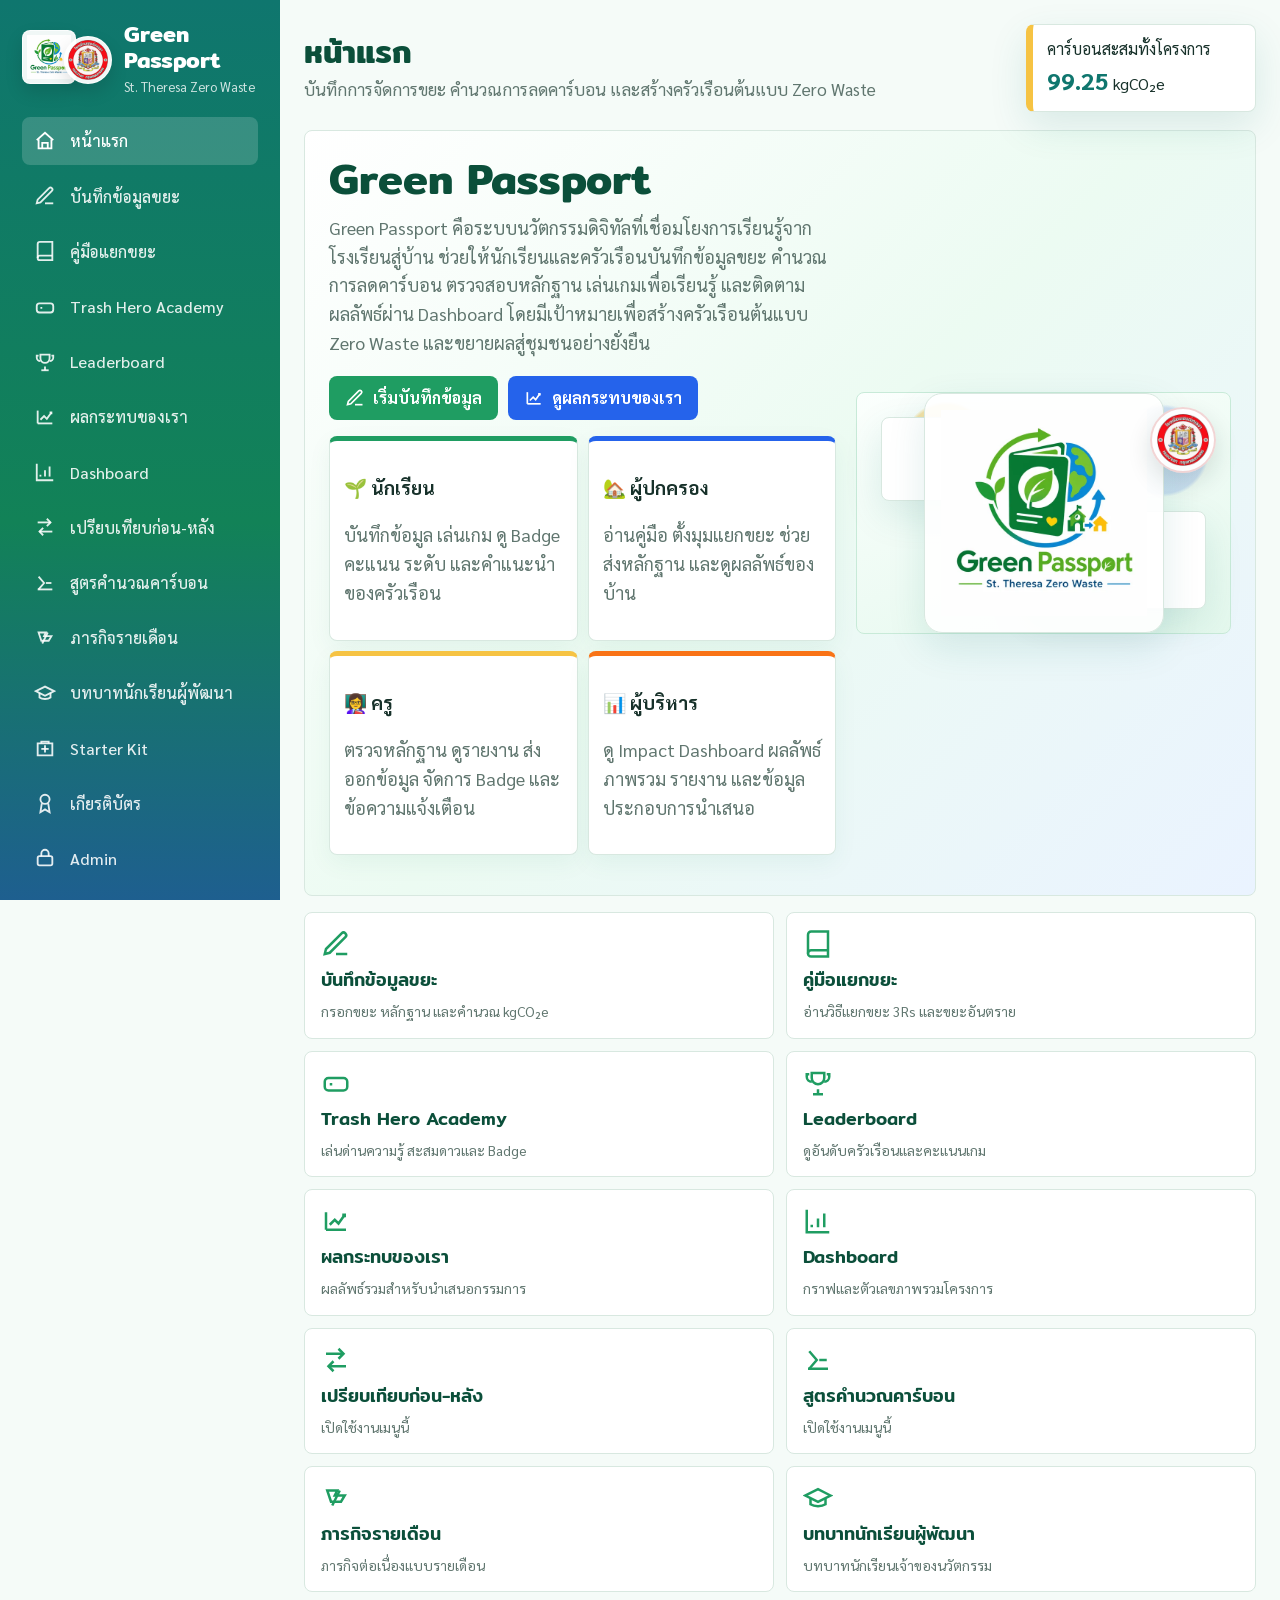
==== Index.html @ d5544654 "first version" ====
<!DOCTYPE html>
<html lang="th">
<head>
  <meta charset="UTF-8">
  <meta name="viewport" content="width=device-width, initial-scale=1.0">
  <title>Green Passport - St. Theresa Zero Waste</title>
  <link rel="preconnect" href="https://fonts.googleapis.com">
  <link rel="preconnect" href="https://fonts.gstatic.com" crossorigin>
  <link href="https://fonts.googleapis.com/css2?family=Mitr:wght@400;500;600;700&family=Sarabun:wght@400;500;600;700;800&display=swap" rel="stylesheet">
  <style>
    :root {
      --green-900: #0b4f3a;
      --green-800: #0f766e;
      --green-700: #1f9d62;
      --green-100: #e4f8ed;
      --blue-700: #2563eb;
      --blue-100: #e8f2ff;
      --yellow-400: #f6c343;
      --yellow-100: #fff4cc;
      --red-100: #ffe5e5;
      --red-700: #c2413f;
      --ink: #17312a;
      --muted: #60766f;
      --line: #d8e8e0;
      --surface: #ffffff;
      --page: #f5fbf8;
      --shadow: 0 14px 38px rgba(15, 118, 110, 0.12);
      --radius: 8px;
      --font-display: "Mitr", "Sarabun", "Noto Sans Thai", "Leelawadee UI", "Segoe UI", Tahoma, sans-serif;
      --font-body: "Sarabun", "Noto Sans Thai", "Leelawadee UI", "Segoe UI", Tahoma, sans-serif;
      --font-ui: "Sarabun", "Noto Sans Thai", "Leelawadee UI", "Segoe UI", Tahoma, sans-serif;
      font-family: var(--font-body);
    }

    * { box-sizing: border-box; }
    body {
      margin: 0;
      background: var(--page);
      color: var(--ink);
      min-height: 100vh;
      font-family: var(--font-body);
      font-size: 16px;
      line-height: 1.55;
    }
    button, input, select, textarea {
      font-family: var(--font-ui);
      font-size: 16px;
      line-height: 1.45;
    }
    button {
      border: 0;
      cursor: pointer;
    }
    .app {
      display: grid;
      grid-template-columns: 280px minmax(0, 1fr);
      min-height: 100vh;
    }
    aside {
      background: linear-gradient(180deg, #0f766e 0%, #128257 58%, #1e5f8f 100%);
      color: #fff;
      padding: 22px;
      position: sticky;
      top: 0;
      height: 100vh;
      overflow: auto;
    }
    .brand {
      display: grid;
      grid-template-columns: 92px 1fr;
      gap: 10px;
      align-items: center;
      margin-bottom: 22px;
    }
    .brand-logos {
      position: relative;
      width: 92px;
      min-height: 58px;
    }
    .logo-slot {
      width: 54px;
      height: 54px;
      border: 1px solid rgba(255,255,255,0.72);
      border-radius: 8px;
      display: grid;
      place-items: center;
      background: rgba(255,255,255,0.94);
      padding: 4px;
      overflow: hidden;
      box-shadow: 0 8px 18px rgba(0,0,0,.12);
    }
    .logo-slot.school-logo {
      position: absolute;
      left: 42px;
      top: 6px;
      width: 48px;
      height: 48px;
      border-radius: 999px;
      border-color: rgba(255,255,255,0.86);
      padding: 3px;
    }
    .logo-slot img {
      width: 100%;
      height: 100%;
      object-fit: contain;
      display: block;
    }
    .brand h1 {
      margin: 0;
      font-family: var(--font-display);
      font-size: 22px;
      font-weight: 600;
      line-height: 1.18;
    }
    .brand p {
      margin: 4px 0 0;
      color: rgba(255,255,255,0.8);
      font-size: 13px;
      line-height: 1.35;
    }
    nav {
      display: grid;
      gap: 8px;
    }
    .nav-btn {
      display: grid;
      grid-template-columns: 26px 1fr;
      align-items: center;
      gap: 10px;
      color: rgba(255,255,255,0.88);
      background: transparent;
      padding: 12px;
      border-radius: var(--radius);
      text-align: left;
      font-weight: 500;
    }
    .nav-btn svg { width: 22px; height: 22px; }
    .nav-btn.active,
    .nav-btn:hover {
      background: rgba(255,255,255,0.17);
      color: #fff;
    }
    main {
      padding: 24px;
      max-width: 1360px;
      width: 100%;
      margin: 0 auto;
    }
    .topbar {
      display: flex;
      justify-content: space-between;
      gap: 16px;
      align-items: center;
      margin-bottom: 18px;
    }
    .page-title h2 {
      margin: 0;
      font-family: var(--font-display);
      font-size: 31px;
      font-weight: 600;
      line-height: 1.22;
      color: var(--green-900);
    }
    .page-title p {
      margin: 5px 0 0;
      color: var(--muted);
      font-size: 17px;
      line-height: 1.55;
    }
    .carbon-pill {
      min-width: 230px;
      background: var(--surface);
      border: 1px solid var(--line);
      border-left: 7px solid var(--yellow-400);
      border-radius: var(--radius);
      padding: 12px 14px;
      box-shadow: var(--shadow);
    }
    .carbon-pill strong {
      color: var(--green-800);
      font-size: 24px;
      font-weight: 800;
    }
    .section { display: none; }
    .section.active { display: block; }
    .grid {
      display: grid;
      gap: 16px;
    }
    .grid.two { grid-template-columns: repeat(2, minmax(0, 1fr)); }
    .grid.record-layout { grid-template-columns: minmax(0, 1.35fr) minmax(300px, 0.65fr); align-items: start; }
    .grid.three { grid-template-columns: repeat(3, minmax(0, 1fr)); }
    .grid.four { grid-template-columns: repeat(4, minmax(0, 1fr)); }
    .panel,
    .card {
      background: var(--surface);
      border: 1px solid var(--line);
      border-radius: var(--radius);
      box-shadow: 0 8px 28px rgba(15, 122, 79, 0.08);
    }
    .panel { padding: 18px; }
    .card { padding: 16px; }
    .hero {
      background: linear-gradient(135deg, #ffffff 0%, #ecfbf2 50%, #eaf3ff 100%);
      border: 1px solid var(--line);
      border-radius: var(--radius);
      padding: 24px;
      min-height: 280px;
      display: grid;
      grid-template-columns: 1.15fr 0.85fr;
      gap: 20px;
      align-items: center;
      overflow: hidden;
    }
    .hero h2 {
      color: var(--green-900);
      font-family: var(--font-display);
      font-size: 42px;
      font-weight: 600;
      margin: 0 0 10px;
      line-height: 1.16;
    }
    .hero p {
      color: var(--muted);
      font-size: 18px;
      line-height: 1.6;
      margin: 0 0 18px;
      max-width: 680px;
    }
    .hero-visual {
      min-height: 220px;
      background:
        radial-gradient(circle at 24% 22%, rgba(246, 195, 67, 0.45) 0 12%, transparent 13%),
        radial-gradient(circle at 82% 24%, rgba(37, 99, 235, 0.17) 0 12%, transparent 13%),
        linear-gradient(160deg, #fbfffd 0%, #e4f8ed 100%);
      border: 1px solid #c8ead8;
      border-radius: var(--radius);
      display: grid;
      place-items: center;
      position: relative;
    }
    .hero-visual::before,
    .hero-visual::after {
      content: "";
      position: absolute;
      border-radius: 8px;
      background: #fff;
      border: 1px solid var(--line);
      box-shadow: var(--shadow);
    }
    .hero-visual::before {
      width: 62%;
      height: 34%;
      top: 24px;
      left: 24px;
    }
    .hero-visual::after {
      width: 48%;
      height: 40%;
      bottom: 24px;
      right: 24px;
    }
    .hero-visual span {
      z-index: 1;
      width: min(74%, 240px);
      aspect-ratio: 1;
      border-radius: 18px;
      background: rgba(255,255,255,.92);
      border: 1px solid var(--line);
      box-shadow: var(--shadow);
      display: grid;
      place-items: center;
      padding: 16px;
    }
    .hero-visual span img {
      width: 100%;
      height: 100%;
      object-fit: contain;
      display: block;
    }
    .school-emblem-badge {
      position: absolute;
      z-index: 2;
      top: 14px;
      right: 14px;
      width: 66px;
      aspect-ratio: 1;
      border-radius: 999px;
      background: rgba(255,255,255,.95);
      border: 2px solid rgba(194, 65, 63, .22);
      box-shadow: 0 10px 24px rgba(23,49,42,.14);
      padding: 5px;
      display: grid;
      place-items: center;
    }
    .school-emblem-badge img {
      width: 100%;
      height: 100%;
      object-fit: contain;
      display: block;
    }
    .quick-menu {
      display: grid;
      grid-template-columns: repeat(2, minmax(0, 1fr));
      gap: 12px;
      margin-top: 16px;
    }
    .menu-card {
      background: var(--surface);
      border: 1px solid var(--line);
      border-radius: var(--radius);
      padding: 16px;
      color: var(--green-900);
      display: grid;
      gap: 8px;
      min-height: 124px;
      text-align: left;
    }
    .menu-card svg { width: 30px; height: 30px; color: var(--green-700); }
    .menu-card strong { font-family: var(--font-display); font-size: 18px; font-weight: 500; }
    .menu-card small { color: var(--muted); font-size: 14px; line-height: 1.45; }
    .menu-card:hover { border-color: var(--green-700); box-shadow: var(--shadow); }
    label { display: grid; gap: 6px; color: var(--green-900); font-weight: 600; line-height: 1.35; }
    input, select, textarea {
      width: 100%;
      border: 1px solid var(--line);
      border-radius: 8px;
      background: #fff;
      padding: 10px 12px;
      color: var(--ink);
      min-height: 42px;
      font-weight: 500;
    }
    textarea { resize: vertical; min-height: 84px; }
    .field-grid {
      display: grid;
      grid-template-columns: repeat(2, minmax(0, 1fr));
      gap: 12px;
    }
    .form-group {
      border-top: 1px solid var(--line);
      padding-top: 16px;
      margin-top: 16px;
    }
    .form-group h3,
    .panel h3,
    .card h3 {
      margin: 0 0 12px;
      color: var(--green-900);
      font-family: var(--font-display);
      font-size: 21px;
      font-weight: 500;
      line-height: 1.32;
    }
    .activity-grid {
      display: grid;
      grid-template-columns: repeat(2, minmax(0, 1fr));
      gap: 10px;
    }
    .result-box {
      background: var(--green-100);
      border: 1px solid #bdebd6;
      border-radius: var(--radius);
      padding: 16px;
      position: sticky;
      top: 24px;
    }
    .result-box .number {
      color: var(--green-900);
      font-size: 42px;
      font-weight: 800;
      line-height: 1.08;
    }
    .btn-row {
      display: flex;
      gap: 10px;
      flex-wrap: wrap;
      align-items: center;
    }
    .btn {
      background: var(--green-700);
      color: #fff;
      border-radius: 8px;
      min-height: 44px;
      padding: 10px 16px;
      display: inline-flex;
      align-items: center;
      gap: 8px;
      font-weight: 700;
      justify-content: center;
    }
    .btn.secondary { background: var(--blue-700); }
    .btn.yellow { background: #efb72f; color: #17312a; }
    .btn.ghost {
      background: #fff;
      color: var(--green-800);
      border: 1px solid var(--line);
    }
    .btn.danger { background: var(--red-700); }
    .btn svg { width: 20px; height: 20px; }
    .kpi {
      display: grid;
      gap: 5px;
      border-left: 6px solid var(--green-700);
    }
    .kpi strong { font-size: 28px; color: var(--green-900); font-weight: 800; line-height: 1.15; }
    .kpi span { color: var(--muted); }
    table {
      width: 100%;
      border-collapse: collapse;
      font-size: 15px;
      line-height: 1.45;
    }
    th, td {
      border-bottom: 1px solid var(--line);
      padding: 10px;
      text-align: left;
      vertical-align: top;
    }
    th {
      color: var(--green-900);
      background: #effaf4;
      position: sticky;
      top: 0;
      z-index: 1;
    }
    .table-wrap { overflow: auto; max-height: 520px; border: 1px solid var(--line); border-radius: var(--radius); }
    .status {
      display: inline-block;
      padding: 4px 8px;
      border-radius: 6px;
      font-size: 12px;
      font-weight: 700;
      background: var(--yellow-100);
      color: #73560d;
    }
    .status.ok { background: var(--green-100); color: var(--green-800); }
    .status.bad { background: var(--red-100); color: var(--red-700); }
    .bars { display: grid; gap: 10px; }
    .bar-row {
      display: grid;
      grid-template-columns: 104px minmax(0, 1fr) 70px;
      gap: 10px;
      align-items: center;
    }
    .bar-track {
      height: 14px;
      border-radius: 999px;
      background: #e8f2ed;
      overflow: hidden;
    }
    .bar-fill {
      height: 100%;
      border-radius: 999px;
      background: linear-gradient(90deg, var(--green-700), var(--blue-700));
      width: 0%;
      transition: width .35s ease;
    }
    .guide-card {
      border-top: 5px solid var(--green-700);
      min-height: 168px;
    }
    .guide-card.blue { border-color: var(--blue-700); }
    .guide-card.yellow { border-color: var(--yellow-400); }
    .guide-card.red { border-color: var(--red-700); }
    .guide-hero {
      background:
        radial-gradient(circle at 12% 18%, rgba(31, 157, 98, .14) 0 11%, transparent 12%),
        radial-gradient(circle at 88% 18%, rgba(246, 195, 67, .22) 0 12%, transparent 13%),
        linear-gradient(135deg, #ffffff 0%, #ecfbf2 62%, #eaf3ff 100%);
      border: 1px solid var(--line);
      border-radius: var(--radius);
      padding: 22px;
      display: grid;
      grid-template-columns: minmax(0, 1.15fr) minmax(260px, .85fr);
      gap: 18px;
      align-items: center;
      margin-bottom: 16px;
    }
    .guide-nav {
      display: flex;
      gap: 8px;
      flex-wrap: wrap;
      margin: 14px 0 0;
    }
    .guide-nav a {
      text-decoration: none;
      color: var(--green-800);
      background: #fff;
      border: 1px solid var(--line);
      border-radius: 999px;
      padding: 7px 10px;
      font-weight: 700;
      font-size: 14px;
    }
    .guide-section {
      scroll-margin-top: 18px;
      margin-top: 16px;
    }
    .guide-section h3 {
      margin-top: 0;
      color: var(--green-900);
      font-family: var(--font-display);
      font-size: 24px;
      font-weight: 600;
    }
    .guide-waste-card {
      border-top-width: 6px;
      min-height: 0;
    }
    .guide-waste-card.organic { border-top-color: var(--green-700); }
    .guide-waste-card.recycle { border-top-color: var(--yellow-400); }
    .guide-waste-card.general { border-top-color: var(--blue-700); }
    .guide-waste-card.hazard { border-top-color: #f97316; }
    .guide-waste-card.infectious { border-top-color: var(--red-700); }
    .guide-card-head {
      display: grid;
      grid-template-columns: 48px minmax(0, 1fr);
      gap: 10px;
      align-items: center;
      margin-bottom: 8px;
    }
    .guide-icon {
      width: 48px;
      aspect-ratio: 1;
      border-radius: 8px;
      display: grid;
      place-items: center;
      background: var(--green-100);
      font-size: 25px;
    }
    .guide-waste-card.recycle .guide-icon { background: var(--yellow-100); }
    .guide-waste-card.general .guide-icon { background: var(--blue-100); }
    .guide-waste-card.hazard .guide-icon { background: #ffedd5; }
    .guide-waste-card.infectious .guide-icon { background: var(--red-100); }
    .guide-waste-card details {
      margin-top: 10px;
      border-top: 1px solid var(--line);
      padding-top: 8px;
    }
    .guide-waste-card summary,
    .faq-list summary {
      cursor: pointer;
      color: var(--green-800);
      font-weight: 800;
    }
    .mini-list {
      margin: 8px 0 0;
      padding-left: 20px;
      color: var(--muted);
    }
    .step-list {
      counter-reset: step;
      display: grid;
      gap: 10px;
      margin: 0;
      padding: 0;
      list-style: none;
    }
    .step-list li {
      counter-increment: step;
      background: #fff;
      border: 1px solid var(--line);
      border-radius: var(--radius);
      padding: 12px 12px 12px 48px;
      position: relative;
    }
    .step-list li::before {
      content: counter(step);
      position: absolute;
      left: 12px;
      top: 12px;
      width: 26px;
      height: 26px;
      border-radius: 999px;
      background: var(--green-700);
      color: #fff;
      display: grid;
      place-items: center;
      font-weight: 800;
    }
    .tip-card {
      border-left: 6px solid var(--green-700);
      background: #fff;
    }
    .tip-card.parent { border-left-color: var(--blue-700); }
    .formula-box {
      background: #fff;
      border: 1px solid var(--line);
      border-left: 6px solid var(--yellow-400);
      border-radius: var(--radius);
      padding: 14px;
      display: grid;
      gap: 8px;
    }
    .faq-list {
      display: grid;
      gap: 10px;
    }
    .faq-list details {
      background: #fff;
      border: 1px solid var(--line);
      border-radius: var(--radius);
      padding: 12px;
    }
    .guide-actions {
      display: flex;
      flex-wrap: wrap;
      gap: 10px;
      margin-top: 16px;
    }
    .mode-strip {
      display: grid;
      grid-template-columns: repeat(auto-fit, minmax(170px, 1fr));
      gap: 10px;
      margin: 16px 0;
    }
    .mode-card,
    .impact-card,
    .timeline-card,
    .download-card {
      background: #fff;
      border: 1px solid var(--line);
      border-radius: var(--radius);
      padding: 14px;
      box-shadow: 0 8px 24px rgba(15, 122, 79, .06);
    }
    .mode-card {
      border-top: 5px solid var(--green-700);
      min-height: 132px;
    }
    .mode-card.parent { border-top-color: var(--blue-700); }
    .mode-card.teacher { border-top-color: var(--yellow-400); }
    .mode-card.leader { border-top-color: #f97316; }
    .impact-hero {
      background:
        radial-gradient(circle at 12% 14%, rgba(31, 157, 98, .15) 0 12%, transparent 13%),
        radial-gradient(circle at 88% 20%, rgba(37, 99, 235, .16) 0 13%, transparent 14%),
        linear-gradient(135deg, #ffffff 0%, #ecfbf2 50%, #eaf3ff 100%);
      border: 1px solid var(--line);
      border-radius: var(--radius);
      padding: 22px;
      display: grid;
      grid-template-columns: minmax(0, 1.15fr) minmax(260px, .85fr);
      gap: 18px;
      align-items: center;
      margin-bottom: 16px;
    }
    .impact-grid {
      display: grid;
      grid-template-columns: repeat(4, minmax(0, 1fr));
      gap: 12px;
    }
    .impact-card strong {
      display: block;
      color: var(--green-800);
      font-size: 28px;
      line-height: 1.15;
      margin-top: 6px;
    }
    .chart-card {
      min-height: 230px;
    }
    .chart-note {
      color: var(--muted);
      margin-top: 8px;
      font-size: 14px;
    }
    .buddy-advice-grid {
      display: grid;
      grid-template-columns: repeat(2, minmax(0, 1fr));
      gap: 10px;
    }
    .advice-card {
      border-left: 6px solid var(--green-700);
      background: #fff;
      border-radius: var(--radius);
      padding: 12px;
      border-top: 1px solid var(--line);
      border-right: 1px solid var(--line);
      border-bottom: 1px solid var(--line);
    }
    .timeline {
      display: grid;
      grid-template-columns: repeat(2, minmax(0, 1fr));
      gap: 12px;
      counter-reset: role;
    }
    .timeline-card {
      counter-increment: role;
      padding-left: 52px;
      position: relative;
    }
    .timeline-card::before {
      content: counter(role);
      position: absolute;
      left: 14px;
      top: 14px;
      width: 28px;
      height: 28px;
      border-radius: 999px;
      background: var(--green-700);
      color: #fff;
      display: grid;
      place-items: center;
      font-weight: 800;
    }
    .evidence-grid,
    .download-grid,
    .mission-grid {
      display: grid;
      grid-template-columns: repeat(3, minmax(0, 1fr));
      gap: 12px;
    }
    .evidence-placeholder {
      min-height: 128px;
      background: linear-gradient(135deg, #f8fffb, #eaf3ff);
      border: 1px dashed #b7d9cc;
      border-radius: var(--radius);
      display: grid;
      place-items: center;
      text-align: center;
      color: var(--green-900);
      padding: 12px;
      font-weight: 700;
    }
    .mission-card-lite {
      border-top: 5px solid var(--green-700);
    }
    .privacy-box {
      border-left: 6px solid var(--red-700);
      background: #fff;
      border-radius: var(--radius);
      padding: 14px;
      border-top: 1px solid var(--line);
      border-right: 1px solid var(--line);
      border-bottom: 1px solid var(--line);
    }
    .stage-box {
      background: #f8fffb;
      border: 1px solid var(--line);
      border-radius: var(--radius);
      padding: 16px;
      position: relative;
      overflow: hidden;
    }
    .game-hero {
      background:
        radial-gradient(circle at 12% 16%, rgba(31, 157, 98, .14) 0 12%, transparent 13%),
        radial-gradient(circle at 88% 22%, rgba(246, 195, 67, .22) 0 13%, transparent 14%),
        linear-gradient(135deg, #ffffff 0%, #e7fbef 45%, #fff2ce 100%);
      border: 1px solid var(--line);
      border-radius: var(--radius);
      padding: 22px;
      display: grid;
      grid-template-columns: minmax(0, 1.05fr) 260px;
      gap: 18px;
      align-items: center;
      position: relative;
      overflow: hidden;
    }
    .game-hero::after {
      content: "🍃  🌍  🏡  ♻️";
      position: absolute;
      right: 20px;
      bottom: 12px;
      color: rgba(11, 79, 58, .28);
      letter-spacing: 8px;
      font-size: 20px;
      pointer-events: none;
      animation: leafFloat 5s ease-in-out infinite;
    }
    .hero-badge-art {
      min-height: 210px;
      border-radius: var(--radius);
      border: 1px solid #cde9d8;
      background:
        radial-gradient(circle at 30% 28%, rgba(246, 195, 67, .5) 0 18%, transparent 19%),
        radial-gradient(circle at 75% 26%, rgba(37, 99, 235, .18) 0 18%, transparent 19%),
        linear-gradient(160deg, #ffffff 0%, #dff7eb 100%);
      display: grid;
      place-items: center;
      color: var(--green-800);
      padding: 12px;
      position: relative;
      z-index: 1;
    }
    .green-buddy {
      display: grid;
      grid-template-columns: 92px minmax(0, 1fr);
      gap: 12px;
      align-items: center;
    }
    .green-buddy.compact {
      grid-template-columns: 64px minmax(0, 1fr);
    }
    .buddy-art {
      width: 92px;
      aspect-ratio: 1;
      filter: drop-shadow(0 10px 18px rgba(15, 118, 110, .18));
      animation: buddyBob 3s ease-in-out infinite;
    }
    .green-buddy.compact .buddy-art { width: 64px; }
    .buddy-speech {
      background: #fff;
      border: 1px solid #cde9d8;
      border-radius: var(--radius);
      padding: 12px;
      box-shadow: 0 8px 22px rgba(15, 122, 79, .08);
      color: var(--green-900);
      font-weight: 600;
      line-height: 1.45;
    }
    .game-sound {
      display: inline-flex;
      align-items: center;
      gap: 8px;
      margin-top: 10px;
      background: #fff;
      color: var(--green-800);
      border: 1px solid var(--line);
      border-radius: 999px;
      padding: 8px 12px;
      font-weight: 700;
    }
    .waste-icon-grid,
    .knowledge-grid,
    .badge-grid,
    .level-row {
      display: grid;
      gap: 10px;
    }
    .waste-icon-grid {
      grid-template-columns: repeat(5, minmax(0, 1fr));
      margin-top: 14px;
    }
    .waste-type,
    .knowledge-card,
    .level-chip {
      border: 1px solid var(--line);
      border-radius: var(--radius);
      background: #fff;
      padding: 12px;
    }
    .waste-type {
      min-height: 106px;
      text-align: center;
      display: grid;
      gap: 6px;
      align-content: center;
    }
    .waste-type .emoji {
      font-size: 30px;
      line-height: 1;
    }
    .waste-type.organic { border-top: 5px solid var(--green-700); }
    .waste-type.recycle { border-top: 5px solid var(--yellow-400); }
    .waste-type.general { border-top: 5px solid var(--blue-700); }
    .waste-type.hazard { border-top: 5px solid #f97316; }
    .waste-type.infectious { border-top: 5px solid var(--red-700); }
    .knowledge-grid {
      grid-template-columns: repeat(3, minmax(0, 1fr));
      margin-top: 16px;
    }
    .knowledge-card h4,
    .level-chip strong {
      margin: 0;
      font-family: var(--font-display);
      color: var(--green-900);
      font-size: 17px;
      font-weight: 600;
    }
    .knowledge-card p,
    .level-chip span {
      margin: 5px 0 0;
      color: var(--muted);
      line-height: 1.45;
    }
    .level-row {
      grid-template-columns: repeat(auto-fit, minmax(130px, 1fr));
      margin-top: 12px;
    }
    .level-chip {
      text-align: center;
      min-height: 94px;
      display: grid;
      align-content: center;
    }
    .level-chip .emoji {
      font-size: 26px;
      line-height: 1;
    }
    .level-chip.active {
      border-color: var(--green-700);
      background: var(--green-100);
      box-shadow: var(--shadow);
    }
    .mission-map {
      display: grid;
      grid-template-columns: repeat(3, minmax(0, 1fr));
      gap: 12px;
      position: relative;
    }
    .game-map-head { align-items: start; }
    .mission-map::before {
      content: "";
      position: absolute;
      inset: 18px 8%;
      border: 2px dashed rgba(31, 157, 98, .18);
      border-radius: 32px;
      pointer-events: none;
    }
    .mission-card {
      text-align: left;
      background: #fff;
      border: 1px solid var(--line);
      border-radius: var(--radius);
      padding: 14px;
      color: var(--ink);
      min-height: 150px;
      display: grid;
      gap: 8px;
      align-content: start;
      transition: transform .18s ease, box-shadow .18s ease, border-color .18s ease;
      position: relative;
      z-index: 1;
    }
    .mission-card:not(:disabled):hover {
      border-color: var(--green-700);
      box-shadow: var(--shadow);
      transform: translateY(-1px);
    }
    .mission-card:disabled {
      opacity: .62;
      cursor: not-allowed;
      background: #f5f7f6;
    }
    .mission-icon {
      width: 42px;
      height: 42px;
      border-radius: 8px;
      display: grid;
      place-items: center;
      background: var(--green-100);
      color: var(--green-800);
      font-size: 24px;
    }
    .mission-stars { color: #d89b00; font-weight: 800; letter-spacing: 1px; }
    .mission-card.recycle .mission-icon { background: var(--yellow-100); color: #94650b; }
    .mission-card.general .mission-icon { background: var(--blue-100); color: var(--blue-700); }
    .mission-card.hazard .mission-icon { background: #ffedd5; color: #c65f16; }
    .mission-card.infectious .mission-icon { background: var(--red-100); color: var(--red-700); }
    .mission-card.completed {
      border-color: #a8dfbf;
      background: #fbfffd;
    }
    .mission-card.completed .mission-icon { animation: starPop .7s ease both; }
    .mission-card.active-stage {
      border-color: var(--yellow-400);
      box-shadow: 0 10px 26px rgba(246, 195, 67, .18);
    }
    .score-strip {
      display: grid;
      grid-template-columns: repeat(3, minmax(0, 1fr));
      gap: 10px;
    }
    .score-meter {
      height: 12px;
      background: #e8f2ed;
      border-radius: 999px;
      overflow: hidden;
    }
    .score-meter span {
      display: block;
      height: 100%;
      width: 0;
      background: linear-gradient(90deg, var(--yellow-400), var(--green-700));
      border-radius: inherit;
      transition: width .45s ease;
    }
    .feedback-box {
      margin-top: 12px;
      padding: 12px;
      border-radius: var(--radius);
      border: 1px solid var(--line);
      background: #fff;
      animation: feedbackIn .25s ease both;
    }
    .feedback-box.correct { background: var(--green-100); border-color: #bdebd6; color: var(--green-900); }
    .feedback-box.wrong { background: var(--yellow-100); border-color: #f3d36a; color: #675018; animation: feedbackIn .25s ease both, softShake .28s ease .02s; }
    .stage-result-card {
      background:
        radial-gradient(circle at 12% 18%, rgba(246, 195, 67, .2) 0 10%, transparent 11%),
        linear-gradient(135deg, #ffffff 0%, #ecfbf2 100%);
    }
    .game-cert {
      background:
        radial-gradient(circle at 12% 16%, rgba(31, 157, 98, .14) 0 9%, transparent 10%),
        radial-gradient(circle at 86% 18%, rgba(246, 195, 67, .25) 0 11%, transparent 12%),
        linear-gradient(#ffffff, #ffffff) padding-box,
        linear-gradient(135deg, var(--green-700), var(--yellow-400), #f97316, var(--blue-700)) border-box;
      border: 8px solid transparent;
      border-radius: var(--radius);
      min-height: 360px;
      padding: 28px;
      text-align: center;
      display: grid;
      gap: 10px;
      align-content: center;
    }
    .choices {
      display: grid;
      gap: 10px;
      margin-top: 12px;
    }
    .choice {
      background: #fff;
      color: var(--ink);
      border: 1px solid var(--line);
      border-radius: 8px;
      padding: 12px;
      text-align: left;
      transition: transform .16s ease, border-color .16s ease, background .16s ease;
    }
    .choice:hover { border-color: var(--green-700); }
    .choice.correct-choice {
      border-color: var(--green-700);
      background: var(--green-100);
      animation: starPop .36s ease both;
    }
    .choice.wrong-choice {
      border-color: var(--red-700);
      background: var(--red-100);
      animation: softShake .28s ease both;
    }
    .badge {
      display: inline-flex;
      align-items: center;
      gap: 6px;
      border: 1px solid var(--line);
      background: #fff;
      color: var(--green-800);
      padding: 5px 9px;
      border-radius: 999px;
      font-weight: 800;
      font-size: 13px;
    }
    .badge.earned,
    .badge-medal {
      background: linear-gradient(135deg, #fff 0%, #fff6d7 100%);
      border-color: #f3d36a;
      color: #73560d;
      box-shadow: 0 8px 18px rgba(246, 195, 67, .16);
    }
    .badge.earned { animation: badgeShine 1.2s ease both; }
    .badge-medal {
      display: grid;
      place-items: center;
      width: 92px;
      aspect-ratio: 1;
      border-radius: 999px;
      font-size: 32px;
      margin: 0 auto;
    }
    .buddy-corner {
      position: sticky;
      bottom: 84px;
      margin-top: 14px;
    }
    @keyframes leafFloat {
      0%, 100% { transform: translateY(0); opacity: .75; }
      50% { transform: translateY(-8px); opacity: 1; }
    }
    @keyframes buddyBob {
      0%, 100% { transform: translateY(0) rotate(-1deg); }
      50% { transform: translateY(-5px) rotate(1deg); }
    }
    @keyframes starPop {
      0% { transform: scale(.92); }
      55% { transform: scale(1.08); }
      100% { transform: scale(1); }
    }
    @keyframes feedbackIn {
      from { opacity: 0; transform: translateY(6px); }
      to { opacity: 1; transform: translateY(0); }
    }
    @keyframes softShake {
      0%, 100% { transform: translateX(0); }
      30% { transform: translateX(-4px); }
      65% { transform: translateX(4px); }
    }
    @keyframes badgeShine {
      0% { transform: rotate(-4deg) scale(.96); filter: brightness(1); }
      50% { transform: rotate(4deg) scale(1.04); filter: brightness(1.12); }
      100% { transform: rotate(0) scale(1); filter: brightness(1); }
    }
    .certificate {
      background:
        linear-gradient(#ffffff, #ffffff) padding-box,
        linear-gradient(135deg, var(--green-700), var(--yellow-400), var(--blue-700)) border-box;
      border: 8px solid transparent;
      border-radius: 8px;
      min-height: 430px;
      padding: 34px;
      text-align: center;
      display: grid;
      align-content: center;
      gap: 12px;
    }
    .certificate h3 {
      font-family: var(--font-display);
      font-size: 32px;
      font-weight: 600;
      margin: 0;
      color: var(--green-900);
    }
    .certificate .name {
      font-size: 28px;
      color: var(--blue-700);
      font-weight: 800;
    }
    .notice {
      background: var(--yellow-100);
      border: 1px solid #f3d36a;
      border-radius: var(--radius);
      padding: 12px;
      color: #675018;
    }
    .mobile-nav {
      display: none;
      position: fixed;
      bottom: 0;
      left: 0;
      right: 0;
      z-index: 20;
      background: #fff;
      border-top: 1px solid var(--line);
      grid-template-columns: repeat(5, 1fr);
      box-shadow: 0 -8px 24px rgba(0,0,0,0.08);
    }
    .mobile-nav button {
      background: #fff;
      color: var(--muted);
      padding: 8px 4px;
      display: grid;
      place-items: center;
      gap: 2px;
      font-size: 12px;
      line-height: 1.25;
    }
    .mobile-nav button.active { color: var(--green-800); font-weight: 700; }
    .mobile-nav svg { width: 21px; height: 21px; }
    @media (max-width: 980px) {
      .app { display: block; padding-bottom: 72px; }
      aside { display: none; }
      main { padding: 16px; }
      .mobile-nav { display: grid; }
      .topbar { align-items: stretch; flex-direction: column; }
      .carbon-pill { min-width: 0; }
      .hero, .guide-hero, .impact-hero { grid-template-columns: 1fr; }
      .school-emblem-badge {
        width: 58px;
        top: 10px;
        right: 10px;
      }
      body { font-size: 17px; }
      button, input, select, textarea { font-size: 17px; }
      .hero h2 { font-size: 34px; }
      .page-title h2 { font-size: 30px; }
      .grid.two, .grid.three, .grid.four, .grid.record-layout, .quick-menu, .field-grid, .activity-grid, .mission-map, .score-strip, .game-hero, .knowledge-grid, .level-row, .mode-strip, .impact-grid, .buddy-advice-grid, .timeline, .evidence-grid, .download-grid, .mission-grid {
        grid-template-columns: 1fr;
      }
      .waste-icon-grid { grid-template-columns: repeat(2, minmax(0, 1fr)); }
      .green-buddy { grid-template-columns: 72px minmax(0, 1fr); }
      .buddy-art { width: 72px; }
      .hero-badge-art { min-height: 180px; }
      .game-hero::after { display: none; }
      .result-box { position: static; }
    }
    @media print {
      body * { visibility: hidden; }
      .certificate, .certificate * { visibility: visible; }
      .certificate {
        position: fixed;
        inset: 0;
        border-width: 10px;
      }
    }
  </style>
</head>
<body>
  <div class="app">
    <aside>
      <div class="brand">
        <div class="brand-logos">
          <div class="logo-slot"><img src="[data-uri]" alt="Green Passport St. Theresa Zero Waste"></div>
          <div class="logo-slot school-logo"><img src="[data-uri]" alt="ตราโรงเรียนเซนต์เทเรซา"></div>
        </div>
        <div>
          <h1>Green Passport</h1>
          <p>St. Theresa Zero Waste</p>
        </div>
      </div>
      <nav id="sideNav"></nav>
    </aside>

    <main>
      <div class="topbar">
        <div class="page-title">
          <h2 id="pageTitle">Green Passport</h2>
          <p id="pageSubtitle">บันทึกการจัดการขยะ คำนวณการลดคาร์บอน และสร้างครัวเรือนต้นแบบ Zero Waste</p>
        </div>
        <div class="carbon-pill">
          <div>คาร์บอนสะสมทั้งโครงการ</div>
          <strong id="globalCarbon">0.00</strong> kgCO₂e
        </div>
      </div>

      <section id="home" class="section active"></section>
      <section id="record" class="section"></section>
      <section id="guide" class="section"></section>
      <section id="game" class="section"></section>
      <section id="leaderboard" class="section"></section>
      <section id="impact" class="section"></section>
      <section id="dashboard" class="section"></section>
      <section id="compare" class="section"></section>
      <section id="formula" class="section"></section>
      <section id="missions" class="section"></section>
      <section id="studentRoles" class="section"></section>
      <section id="starterKit" class="section"></section>
      <section id="certificate" class="section"></section>
      <section id="admin" class="section"></section>
    </main>
  </div>
  <div class="mobile-nav" id="mobileNav"></div>

  <script>
    const hasAppsScript = typeof google !== 'undefined' && google.script && google.script.run;
    const pages = [
      ['home', 'หน้าแรก', 'home'],
      ['record', 'บันทึกข้อมูลขยะ', 'edit'],
      ['guide', 'คู่มือแยกขยะ', 'book'],
      ['game', 'Trash Hero Academy', 'game'],
      ['leaderboard', 'Leaderboard', 'rank'],
      ['impact', 'ผลกระทบของเรา', 'impact'],
      ['dashboard', 'Dashboard', 'chart'],
      ['compare', 'เปรียบเทียบก่อน-หลัง', 'compare'],
      ['formula', 'สูตรคำนวณคาร์บอน', 'formula'],
      ['missions', 'ภารกิจรายเดือน', 'mission'],
      ['studentRoles', 'บทบาทนักเรียนผู้พัฒนา', 'student'],
      ['starterKit', 'Starter Kit', 'kit'],
      ['certificate', 'เกียรติบัตร', 'award'],
      ['admin', 'Admin', 'lock'],
    ];

    const icons = {
      home: '<svg viewBox="0 0 24 24" fill="none" stroke="currentColor" stroke-width="2"><path d="m3 11 9-8 9 8"/><path d="M5 10v10h14V10"/><path d="M9 20v-6h6v6"/></svg>',
      edit: '<svg viewBox="0 0 24 24" fill="none" stroke="currentColor" stroke-width="2"><path d="M12 20h9"/><path d="M16.5 3.5a2.1 2.1 0 0 1 3 3L7 19l-4 1 1-4Z"/></svg>',
      book: '<svg viewBox="0 0 24 24" fill="none" stroke="currentColor" stroke-width="2"><path d="M4 19.5A2.5 2.5 0 0 1 6.5 17H20"/><path d="M4 4.5A2.5 2.5 0 0 1 6.5 2H20v20H6.5A2.5 2.5 0 0 1 4 19.5z"/></svg>',
      game: '<svg viewBox="0 0 24 24" fill="none" stroke="currentColor" stroke-width="2"><rect x="3" y="8" width="18" height="10" rx="3"/><path d="M8 12v2M7 13h2M15 13h.01M18 13h.01"/></svg>',
      rank: '<svg viewBox="0 0 24 24" fill="none" stroke="currentColor" stroke-width="2"><path d="M8 21h8"/><path d="M12 17v4"/><path d="M7 4h10v4a5 5 0 0 1-10 0Z"/><path d="M5 5H3v2a4 4 0 0 0 4 4"/><path d="M19 5h2v2a4 4 0 0 1-4 4"/></svg>',
      impact: '<svg viewBox="0 0 24 24" fill="none" stroke="currentColor" stroke-width="2"><path d="M4 19V5"/><path d="M4 19h16"/><path d="m7 15 4-4 3 3 5-7"/><path d="M17 7h2v2"/></svg>',
      chart: '<svg viewBox="0 0 24 24" fill="none" stroke="currentColor" stroke-width="2"><path d="M3 3v18h18"/><path d="M7 15v2"/><path d="M12 10v7"/><path d="M17 6v11"/></svg>',
      compare: '<svg viewBox="0 0 24 24" fill="none" stroke="currentColor" stroke-width="2"><path d="M4 7h14"/><path d="m14 3 4 4-4 4"/><path d="M20 17H6"/><path d="m10 13-4 4 4 4"/></svg>',
      formula: '<svg viewBox="0 0 24 24" fill="none" stroke="currentColor" stroke-width="2"><path d="M4 19h16"/><path d="m5 5 6 7-6 7"/><path d="M13 12h6"/></svg>',
      mission: '<svg viewBox="0 0 24 24" fill="none" stroke="currentColor" stroke-width="2"><path d="M9 18l6-12"/><path d="M5 6h8l-2 4h8l-3 5H8z"/></svg>',
      student: '<svg viewBox="0 0 24 24" fill="none" stroke="currentColor" stroke-width="2"><path d="M22 10 12 5 2 10l10 5 10-5Z"/><path d="M6 12v5c3 2 9 2 12 0v-5"/></svg>',
      kit: '<svg viewBox="0 0 24 24" fill="none" stroke="currentColor" stroke-width="2"><path d="M4 7h16v13H4z"/><path d="M8 7V5h8v2"/><path d="M8 13h8"/><path d="M12 9v8"/></svg>',
      award: '<svg viewBox="0 0 24 24" fill="none" stroke="currentColor" stroke-width="2"><circle cx="12" cy="8" r="5"/><path d="M8.5 12.5 7 22l5-3 5 3-1.5-9.5"/></svg>',
      lock: '<svg viewBox="0 0 24 24" fill="none" stroke="currentColor" stroke-width="2"><rect x="4" y="10" width="16" height="10" rx="2"/><path d="M8 10V7a4 4 0 0 1 8 0v3"/></svg>',
    };

    const activityFields = [
      ['PaperKg', 'ขายกระดาษ', 'kg'],
      ['PlasticBottleKg', 'ขายขวดพลาสติก', 'kg'],
      ['CanKg', 'ขายกระป๋อง', 'kg'],
      ['AluminumKg', 'ขายอะลูมิเนียม', 'kg'],
      ['SteelCanKg', 'ขายกระป๋องเหล็ก', 'kg'],
      ['ScrapIronKg', 'ขายเศษเหล็ก', 'kg'],
      ['GlassBottleKg', 'ขายขวดแก้ว', 'kg'],
      ['CompostFoodKg', 'หมักเศษอาหารทำปุ๋ย', 'kg'],
      ['BioExtractKg', 'ทำน้ำหมักชีวภาพ', 'kg'],
      ['FeedAnimalsKg', 'นำเศษอาหารให้สัตว์', 'kg'],
      ['ReducePlasticBagTimes', 'ลดใช้ถุงพลาสติก', 'ครั้ง'],
      ['CarryBottleTimes', 'พกกระบอกน้ำส่วนตัว', 'ครั้ง'],
      ['UseLunchBoxTimes', 'ใช้กล่องข้าวส่วนตัว', 'ครั้ง'],
      ['RefuseStrawTimes', 'ปฏิเสธหลอดพลาสติก', 'ครั้ง'],
      ['CarryClothBagTimes', 'พกถุงผ้า', 'ครั้ง'],
      ['RepairItemsTimes', 'ซ่อมของใช้แทนการทิ้ง', 'ครั้ง'],
      ['DonateItemsTimes', 'บริจาคของใช้', 'ครั้ง'],
      ['DisposeBatteriesAmount', 'ส่งถ่านไฟฉายเสื่อม', 'ชิ้น'],
      ['DisposeBulbsAmount', 'ส่งหลอดไฟเสื่อม', 'ชิ้น'],
      ['DisposeExpiredMedicineAmount', 'ส่งยาหมดอายุ', 'ชิ้น'],
    ];

    const factorMap = {
      PaperKg: .92, PlasticBottleKg: 1.45, CanKg: 1.02, AluminumKg: 9.13, SteelCanKg: 1.8,
      ScrapIronKg: 1.7, GlassBottleKg: .31, CompostFoodKg: .25, BioExtractKg: .2, FeedAnimalsKg: .18,
      ReducePlasticBagTimes: .03, CarryBottleTimes: .05, UseLunchBoxTimes: .08, RefuseStrawTimes: .01,
      CarryClothBagTimes: .04, RepairItemsTimes: 1.2, DonateItemsTimes: .8,
      DisposeBatteriesAmount: .02, DisposeBulbsAmount: .04, DisposeExpiredMedicineAmount: .03,
    };

    const userModes = [
      ['student', 'นักเรียน', '🌱', 'บันทึกข้อมูล เล่นเกม ดู Badge คะแนน ระดับ และคำแนะนำของครัวเรือน'],
      ['parent', 'ผู้ปกครอง', '🏡', 'อ่านคู่มือ ตั้งมุมแยกขยะ ช่วยส่งหลักฐาน และดูผลลัพธ์ของบ้าน'],
      ['teacher', 'ครู', '👩‍🏫', 'ตรวจหลักฐาน ดูรายงาน ส่งออกข้อมูล จัดการ Badge และข้อความแจ้งเตือน'],
      ['leader', 'ผู้บริหาร', '📊', 'ดู Impact Dashboard ผลลัพธ์ภาพรวม รายงาน และข้อมูลประกอบการนำเสนอ'],
    ];

    const adviceRules = [
      { RuleID: 'AR-01', Condition: 'GeneralWasteKg > 10', AdviceTitle: 'ลดขยะทั่วไป', AdviceText: 'ขยะทั่วไปยังสูง ลองลดซองขนม ถุงพลาสติก และของใช้ครั้งเดียวทิ้งนะ', Emoji: '🗑️', Priority: 1, RelatedWasteType: 'ขยะทั่วไป', SuggestedAction: 'พกกล่องข้าว ถุงผ้า และลดขนมซอง', BadgeSuggestion: 'Zero Waste Home' },
      { RuleID: 'AR-02', Condition: 'OrganicWasteKg > CompostFoodKg + BioExtractKg', AdviceTitle: 'จัดการเศษอาหาร', AdviceText: 'ขยะอินทรีย์เยอะมาก ลองทำถังหมักปุ๋ยหรือน้ำหมักชีวภาพที่บ้านกันเถอะ', Emoji: '🍃', Priority: 2, RelatedWasteType: 'ขยะอินทรีย์', SuggestedAction: 'เริ่มถังหมักเล็ก ๆ หลังบ้าน', BadgeSuggestion: 'Compost Master' },
      { RuleID: 'AR-03', Condition: 'RecycleWasteKg < 3', AdviceTitle: 'เพิ่มรีไซเคิล', AdviceText: 'เดือนนี้ขยะรีไซเคิลยังน้อย ลองตั้งมุมแยกขวด กระดาษ และกระป๋องในบ้านนะ', Emoji: '♻️', Priority: 3, RelatedWasteType: 'ขยะรีไซเคิล', SuggestedAction: 'ติดป้ายถังรีไซเคิลให้ชัด', BadgeSuggestion: 'Recycle Hero' },
      { RuleID: 'AR-04', Condition: 'TotalCO2e improves', AdviceTitle: 'คาร์บอนดีขึ้น', AdviceText: 'เยี่ยมมาก! เดือนนี้ครอบครัวของคุณลดคาร์บอนได้ดีขึ้นมาก', Emoji: '🌍', Priority: 4, RelatedWasteType: 'คาร์บอน', SuggestedAction: 'ทำต่อเนื่องและชวนครอบครัวช่วยกัน', BadgeSuggestion: 'Carbon Saver' },
      { RuleID: 'AR-05', Condition: 'Evidence missing', AdviceTitle: 'อย่าลืมหลักฐาน', AdviceText: 'อย่าลืมเพิ่มรูปภาพหลักฐานก่อนส่งข้อมูลนะ', Emoji: '📸', Priority: 1, RelatedWasteType: 'หลักฐาน', SuggestedAction: 'ถ่ายภาพกิจกรรมจริงและตัวเลขชั่งน้ำหนัก', BadgeSuggestion: 'Green Starter' },
      { RuleID: 'AR-06', Condition: 'Monthly submissions complete', AdviceTitle: 'ส่งครบต่อเนื่อง', AdviceText: 'สุดยอด! ครัวเรือนของคุณส่งข้อมูลครบทุกเดือน พร้อมก้าวสู่ Zero Waste Home', Emoji: '🏡', Priority: 5, RelatedWasteType: 'การมีส่วนร่วม', SuggestedAction: 'เตรียมสรุปผลเป็นครัวเรือนต้นแบบ', BadgeSuggestion: 'Zero Waste Home' },
    ];

    const monthlyMissions = [
      ['M01', 'มกราคม', 'ตั้งมุมแยกขยะที่บ้าน', 'ให้ครัวเรือนมีมุมแยกขยะอย่างน้อย 4 ประเภท', 'ติดป้ายถังและถ่ายภาพมุมแยกขยะ', 'ภาพมุมแยกขยะ', 'Green Starter 🌱', 100, 'เปิดใช้งาน'],
      ['M02', 'กุมภาพันธ์', 'ทำถังหมักเศษอาหาร', 'ลดขยะอินทรีย์ด้วยปุ๋ยหมักหรือน้ำหมักชีวภาพ', 'เริ่มถังหมักและบันทึกน้ำหนักเศษอาหาร', 'ภาพถังหมักหรือการทำปุ๋ย', 'Compost Master 🍃', 100, 'เปิดใช้งาน'],
      ['M03', 'มีนาคม', 'ลดใช้พลาสติกครั้งเดียวทิ้ง', 'พกถุงผ้า กระบอกน้ำ หรือกล่องข้าว', 'บันทึกจำนวนครั้งการลดใช้พลาสติก', 'ภาพกิจกรรมหรือจำนวนครั้ง', 'Plastic Reduction Hero ♻️', 100, 'เปิดใช้งาน'],
      ['M04', 'เมษายน', 'Zero Waste Challenge', 'ลดขยะทั่วไปให้เหลือน้อยที่สุด', 'เปรียบเทียบขยะทั่วไปก่อนและหลัง', 'ข้อมูลรายเดือนและภาพประกอบ', 'Zero Waste Home 🏡', 120, 'เตรียมเปิด'],
      ['M05', 'พฤษภาคม', 'ครัวเรือนต้นแบบ', 'สรุปผลและคัดเลือกครัวเรือนต้นแบบ', 'ตรวจข้อมูล หลักฐาน และผลคาร์บอน', 'รายงานผลจากระบบ', 'Carbon Saver Family 🌍', 150, 'เตรียมเปิด'],
    ];

    const studentRoleSteps = [
      'สำรวจปัญหาขยะในครัวเรือน',
      'รวบรวมข้อมูลพฤติกรรมการแยกขยะ',
      'ออกแบบแบบฟอร์มบันทึกข้อมูล',
      'ออกแบบคู่มือแยกขยะ',
      'ออกแบบเกม Trash Hero Academy',
      'ทดลองใช้ระบบกับนักเรียนและครัวเรือน',
      'ช่วยสอนผู้ปกครองใช้งานระบบ',
      'เก็บข้อมูลและแนบหลักฐาน',
      'วิเคราะห์ผลขยะและคาร์บอน',
      'ปรับปรุงระบบจากข้อเสนอแนะ',
    ];

    const starterKitItems = ['คู่มือครู', 'คู่มือนักเรียน', 'คู่มือผู้ปกครอง', 'แบบฟอร์มสมัครครัวเรือน', 'Template Google Sheets', 'Infographic 5 ถัง', 'แผนกิจกรรมรายเดือน', 'แบบประเมินก่อน–หลัง', 'คู่มือการตั้งมุมแยกขยะที่บ้าน', 'คู่มือการใช้ Green Passport', 'ตัวอย่างรายงานผลโครงการ', 'ตัวอย่างเกียรติบัตร', 'ตัวอย่าง Badge และเกณฑ์รางวัล'];

    const gameStages = [
      {
        id: 1,
        name: 'Basic Sorter',
        thaiName: 'นักแยกขยะมือใหม่',
        type: 'organic',
        badge: '🌱 Green Starter',
        intro: 'เลือกถังให้ถูกกับขยะที่แสดงทีละรายการ',
        items: [
          q('เปลือกกล้วย', ['ขยะอินทรีย์', 'ขยะรีไซเคิล', 'ขยะทั่วไป', 'ขยะอันตราย', 'ขยะติดเชื้อ'], 0),
          q('เศษอาหาร', ['ขยะอินทรีย์', 'ขยะรีไซเคิล', 'ขยะทั่วไป', 'ขยะอันตราย', 'ขยะติดเชื้อ'], 0),
          q('ขวดน้ำพลาสติกสะอาด', ['ขยะอินทรีย์', 'ขยะรีไซเคิล', 'ขยะทั่วไป', 'ขยะอันตราย', 'ขยะติดเชื้อ'], 1),
          q('กระป๋องน้ำอัดลม', ['ขยะอินทรีย์', 'ขยะรีไซเคิล', 'ขยะทั่วไป', 'ขยะอันตราย', 'ขยะติดเชื้อ'], 1),
          q('กระดาษลัง', ['ขยะอินทรีย์', 'ขยะรีไซเคิล', 'ขยะทั่วไป', 'ขยะอันตราย', 'ขยะติดเชื้อ'], 1),
          q('ซองขนมเปื้อนอาหาร', ['ขยะอินทรีย์', 'ขยะรีไซเคิล', 'ขยะทั่วไป', 'ขยะอันตราย', 'ขยะติดเชื้อ'], 2),
          q('ถ่านไฟฉาย', ['ขยะอินทรีย์', 'ขยะรีไซเคิล', 'ขยะทั่วไป', 'ขยะอันตราย', 'ขยะติดเชื้อ'], 3),
          q('หลอดไฟเสีย', ['ขยะอินทรีย์', 'ขยะรีไซเคิล', 'ขยะทั่วไป', 'ขยะอันตราย', 'ขยะติดเชื้อ'], 3),
          q('หน้ากากอนามัยใช้แล้ว', ['ขยะอินทรีย์', 'ขยะรีไซเคิล', 'ขยะทั่วไป', 'ขยะอันตราย', 'ขยะติดเชื้อ'], 4),
          q('ชุดตรวจ ATK ใช้แล้ว', ['ขยะอินทรีย์', 'ขยะรีไซเคิล', 'ขยะทั่วไป', 'ขยะอันตราย', 'ขยะติดเชื้อ'], 4),
        ],
      },
      {
        id: 2,
        name: 'Trash Anatomy',
        thaiName: 'รู้จักขยะให้ลึกขึ้น',
        type: 'recycle',
        badge: '♻️ Recycle Hero',
        intro: 'อ่านคำอธิบาย แล้วเลือกประเภทขยะที่ถูกต้อง',
        items: [
          q('ขยะที่ย่อยสลายได้ตามธรรมชาติ มักเน่าเสียง่ายและมีกลิ่น', ['ขยะอินทรีย์', 'ขยะรีไซเคิล', 'ขยะทั่วไป', 'ขยะอันตราย'], 0),
          q('ขยะที่นำกลับมาแปรรูปหรือใช้ใหม่ได้', ['ขยะทั่วไป', 'ขยะรีไซเคิล', 'ขยะติดเชื้อ', 'ขยะอันตราย'], 1),
          q('ขยะที่มีสารเคมีหรืออาจเป็นอันตรายต่อคนและสิ่งแวดล้อม', ['ขยะอันตราย', 'ขยะทั่วไป', 'ขยะอินทรีย์', 'ขยะรีไซเคิล'], 0),
          q('ขยะที่ปนเปื้อนสารคัดหลั่งหรือเชื้อโรค', ['ขยะรีไซเคิล', 'ขยะติดเชื้อ', 'ขยะทั่วไป', 'ขยะอินทรีย์'], 1),
          q('ขยะที่ใช้ประโยชน์ต่อได้ยากและไม่ควรปนกับขยะรีไซเคิล', ['ขยะทั่วไป', 'ขยะอันตราย', 'ขยะอินทรีย์', 'ขยะรีไซเคิล'], 0),
        ],
      },
      {
        id: 3,
        name: 'The 3Rs Choices',
        thaiName: 'ทางเลือก 3Rs',
        type: 'general',
        badge: '💧 Bottle Saver',
        intro: 'เลือกพฤติกรรมที่ดีที่สุดตามหลัก Reduce, Reuse, Recycle',
        items: [
          q('ไปซื้อของที่ร้านสะดวกซื้อ ควรทำอย่างไร', ['พกถุงผ้าและปฏิเสธถุงพลาสติก', 'รับถุงเพิ่มไว้ใช้ทีหลัง', 'ซื้อถุงใหม่ทุกครั้ง', 'ไม่ต้องคิดเรื่องถุง'], 0),
          q('กระดาษใช้แล้วด้านหนึ่ง ควรทำอย่างไร', ['ทิ้งทันที', 'ใช้อีกด้านก่อนนำไปรีไซเคิล', 'เผาทำลาย', 'ใส่ถังอาหาร'], 1),
          q('ขวดน้ำพลาสติกสะอาด ควรทำอย่างไร', ['ทิ้งรวม', 'แยกใส่ถังรีไซเคิล', 'ใส่ถังอินทรีย์', 'ฝังดิน'], 1),
          q('กล่องดินสอยังใช้ได้แต่ไม่ต้องการแล้ว ควรทำอย่างไร', ['บริจาคหรือส่งต่อ', 'ทิ้งรวม', 'เผา', 'ทิ้งลงคลอง'], 0),
          q('การลดใช้หลอดพลาสติกตรงกับข้อใดมากที่สุด', ['Reduce', 'Reuse', 'Recycle', 'Dispose'], 0),
        ],
      },
      {
        id: 4,
        name: 'Carbon Master',
        thaiName: 'นักลดคาร์บอน',
        type: 'organic',
        badge: '🌍 Carbon Saver',
        intro: 'ฝึกคิดเรื่องคาร์บอนจากกิจกรรมลดขยะ',
        items: [
          q('รีไซเคิลขวดพลาสติก 2 กิโลกรัม ค่า EF 1.5 kgCO₂e/kg จะลดได้เท่าไร', ['1.5 kgCO₂e', '2.0 kgCO₂e', '3.0 kgCO₂e', '5.0 kgCO₂e'], 2),
          q('การทำปุ๋ยจากเศษอาหารช่วยลดปัญหาอะไร', ['ลดขยะฝังกลบและลดก๊าซเรือนกระจก', 'เพิ่มขยะทั่วไป', 'ทำให้รีไซเคิลยากขึ้น', 'ไม่มีผลต่อสิ่งแวดล้อม'], 0),
          q('สูตรคำนวณคาร์บอนในระบบคือข้อใด', ['ปริมาณกิจกรรม x ค่า EF', 'คะแนน x ดาว', 'น้ำหนัก x ห้องเรียน', 'จำนวนคน x เดือน'], 0),
          q('ครอบครัวพกขวดน้ำ 10 ครั้ง ถ้าลดได้ครั้งละ 0.05 kgCO₂e รวมลดได้เท่าไร', ['0.05', '0.50', '5.00', '10.00'], 1),
          q('กิจกรรมใดมักช่วยลดคาร์บอนได้มาก', ['แยกอะลูมิเนียมรีไซเคิล', 'ทิ้งขยะรวม', 'ใช้ถุงใหม่ทุกวัน', 'ไม่บันทึกข้อมูล'], 0),
        ],
      },
      {
        id: 5,
        name: 'Bin Detective',
        thaiName: 'นักสืบถังขยะ',
        type: 'recycle',
        badge: '🔋 Hazard Guard',
        intro: 'ตรวจถังขยะ แล้วเลือกสิ่งที่อยู่ผิดถัง',
        items: [
          q('ถังรีไซเคิลมี: ขวดน้ำพลาสติก, กระดาษลัง, เปลือกส้ม, กระป๋องน้ำอัดลม รายการใดผิดถัง', ['ขวดน้ำพลาสติก', 'กระดาษลัง', 'เปลือกส้ม', 'กระป๋องน้ำอัดลม'], 2),
          q('ถังอินทรีย์มี: เศษอาหาร, ใบไม้, ถ่านไฟฉาย, เปลือกกล้วย รายการใดผิดถัง', ['เศษอาหาร', 'ใบไม้', 'ถ่านไฟฉาย', 'เปลือกกล้วย'], 2),
          q('ถังอันตรายมี: หลอดไฟเสีย, ถ่านไฟฉาย, ขวดพลาสติกสะอาด รายการใดผิดถัง', ['หลอดไฟเสีย', 'ถ่านไฟฉาย', 'ขวดพลาสติกสะอาด', 'ไม่มีรายการผิด'], 2),
          q('ถังทั่วไปมี: ซองขนมเปื้อน, กล่องโฟมเปื้อน, กระดาษลังสะอาด รายการใดผิดถัง', ['ซองขนมเปื้อน', 'กล่องโฟมเปื้อน', 'กระดาษลังสะอาด', 'ไม่มีรายการผิด'], 2),
        ],
      },
      {
        id: 6,
        name: 'Waste Route Planner',
        thaiName: 'วางแผนเส้นทางขยะ',
        type: 'hazard',
        badge: '👨‍👩‍👧 Green Family',
        intro: 'เลือกเส้นทางจัดการขยะที่เหมาะสมที่สุด',
        items: [
          q('เศษผักจากครัวควรจัดการอย่างไร', ['ทำปุ๋ยหมักหรือน้ำหมักชีวภาพ', 'ทิ้งรวม', 'ส่งถังอันตราย', 'เผา'], 0),
          q('หลอดไฟเสียควรจัดการอย่างไร', ['แยกเก็บและส่งจุดรับขยะอันตราย', 'ทุบแล้วทิ้งรวม', 'ใส่ถังอินทรีย์', 'ล้างแล้วรีไซเคิล'], 0),
          q('เสื้อผ้าเก่าที่ยังใช้ได้ควรทำอย่างไร', ['บริจาคหรือส่งต่อ', 'ทิ้งรวมทันที', 'ใส่ถังติดเชื้อ', 'เผาทำลาย'], 0),
          q('ขวดแก้วสะอาดควรไปเส้นทางใด', ['รีไซเคิล', 'ฝังกลบ', 'ติดเชื้อ', 'อินทรีย์'], 0),
          q('ยาหมดอายุควรทำอย่างไร', ['ส่งจุดรับที่ปลอดภัย', 'ทิ้งลงชักโครก', 'ผสมกับเศษอาหาร', 'เก็บไว้ใช้ต่อ'], 0),
        ],
      },
      {
        id: 7,
        name: 'Zero Waste Mission',
        thaiName: 'ภารกิจบ้านปลอดขยะ',
        type: 'organic',
        badge: '🏡 Zero Waste Home',
        intro: 'เลือกภารกิจจริงที่ทำได้ที่บ้าน แล้วบันทึกว่าสำเร็จ',
        mission: true,
        items: [
          q('เลือกภารกิจที่ช่วยครอบครัวลดขยะได้จริง', ['ตั้งมุมแยกขยะที่บ้าน', 'ทิ้งขยะรวมทุกชนิด', 'ซื้อของใช้ครั้งเดียวเพิ่ม', 'ไม่ชวนคนในบ้าน'], 0),
          q('ภารกิจใดช่วยลดพลาสติกใช้ครั้งเดียว', ['พกถุงผ้า 3 ครั้งใน 1 สัปดาห์', 'รับถุงพลาสติกทุกครั้ง', 'ซื้อขวดน้ำใหม่ทุกวัน', 'ไม่แยกขวด'], 0),
          q('ภารกิจใดช่วยลดเศษอาหารตกค้าง', ['ทำถังหมักเศษอาหาร', 'เทเศษอาหารลงถังทั่วไป', 'ปล่อยให้เน่าเสีย', 'ทิ้งรวมกับถ่านไฟฉาย'], 0),
          q('การชวนสมาชิกครอบครัวร่วมกิจกรรมช่วยเรื่องใด', ['ทำให้เกิดพฤติกรรมต่อเนื่องที่บ้าน', 'ทำให้แยกขยะยากขึ้น', 'ไม่เกี่ยวกับ School to Home', 'ลดคะแนนเกม'], 0),
        ],
      },
      {
        id: 8,
        name: 'Eco Quiz Challenge',
        thaiName: 'คำถามท้าทายรักษ์โลก',
        type: 'general',
        badge: '🍃 Compost Master',
        intro: 'ตอบคำถามปรนัยเพื่อทบทวนความรู้ทั้งหมด',
        items: [
          q('ขยะชนิดใดควรนำไปทำปุ๋ยหมัก', ['เศษอาหาร', 'ถ่านไฟฉาย', 'ขวดแก้ว', 'ซองขนม'], 0),
          q('หลัก Reduce หมายถึงอะไร', ['ลดการใช้', 'ใช้ซ้ำ', 'รีไซเคิล', 'เผาทำลาย'], 0),
          q('ข้อใดเป็นขยะอันตราย', ['ใบไม้', 'กระดาษลัง', 'หลอดไฟเสีย', 'ขวดน้ำพลาสติก'], 2),
          q('ถ้าขยะรีไซเคิลต่ำ ควรเริ่มจากอะไร', ['ตั้งมุมแยกกระดาษ ขวด และกระป๋อง', 'ทิ้งทุกอย่างรวมกัน', 'ไม่ล้างภาชนะ', 'หยุดบันทึกข้อมูล'], 0),
          q('การพกกล่องข้าวส่วนตัวช่วยลดอะไร', ['บรรจุภัณฑ์ใช้ครั้งเดียว', 'ดาวในเกม', 'การแยกขยะ', 'คะแนนคาร์บอน'], 0),
          q('ขยะติดเชื้อควรจัดการอย่างไร', ['ใส่ถุงปิดสนิทและส่งตามแนวทาง', 'ทิ้งรวมกับรีไซเคิล', 'ล้างแล้วขาย', 'ทำปุ๋ย'], 0),
          q('การบันทึกข้อมูลทุกเดือนช่วยอะไร', ['ติดตามพัฒนาการของครัวเรือน', 'เพิ่มขยะ', 'ลดความรับผิดชอบ', 'ทำให้ไม่มีหลักฐาน'], 0),
          q('ขวดพลาสติกสะอาดควรอยู่ถังใด', ['รีไซเคิล', 'อินทรีย์', 'อันตราย', 'ติดเชื้อ'], 0),
          q('ถ่านไฟฉายควรทิ้งรวมกับขยะทั่วไปหรือไม่', ['ไม่ควร เพราะเป็นขยะอันตราย', 'ควรเสมอ', 'ควรใส่ถังอินทรีย์', 'ไม่มีผล'], 0),
          q('เป้าหมายของ Green Passport คืออะไร', ['ลดขยะและคาร์บอนจากโรงเรียนสู่บ้าน', 'เพิ่มการใช้พลาสติก', 'แข่งทิ้งขยะ', 'ไม่ต้องมีหลักฐาน'], 0),
        ],
      },
      {
        id: 9,
        name: 'Final Hero Test',
        thaiName: 'บททดสอบฮีโร่พิทักษ์โลก',
        type: 'infectious',
        badge: '🏆 Trash Hero Champion',
        intro: 'รวมทักษะการแยกขยะ ตอบคำถาม และวางแผนครัวเรือน',
        items: [
          q('บ้านของด.ช.ต้นมีขยะทั่วไปมาก เพราะซื้อขนมซองทุกวัน ควรเริ่มจากอะไร', ['ลดซื้อขนมซองและพกภาชนะส่วนตัว', 'ซื้อซองใหญ่ขึ้น', 'ทิ้งรวมทั้งหมด', 'ไม่ต้องบันทึก'], 0),
          q('บ้านนี้มีเศษอาหารเหลือทุกวัน ควรแนะนำอะไร', ['นำเศษอาหารไปทำปุ๋ย', 'ทิ้งลงถังทั่วไปเสมอ', 'ปนกับขยะอันตราย', 'เผาทุกวัน'], 0),
          q('บ้านนี้ยังไม่แยกขวดพลาสติก ควรทำอย่างไร', ['แยกขวดพลาสติกเข้าสู่ระบบรีไซเคิล', 'ทิ้งรวมกับเศษอาหาร', 'ฝังดิน', 'ทุบให้แตก'], 0),
          q('หลังทำกิจกรรมแล้วควรทำอะไรใน Green Passport', ['บันทึกผลและแนบหลักฐาน', 'ไม่บอกใคร', 'ลบคะแนน', 'หยุดเล่นเกม'], 0),
          q('ผู้เล่นที่ผ่านครบทุกด่านควรนำความรู้ไปทำอะไร', ['ช่วยครอบครัวและโรงเรียนลดขยะ', 'แยกขยะเฉพาะในเกม', 'เพิ่มขยะที่บ้าน', 'หลีกเลี่ยงการรีไซเคิล'], 0),
        ],
      },
    ];

    function q(prompt, choices, answer) {
      return { prompt, choices, answer };
    }

    const wasteVisuals = {
      organic: { icon: '🍌', emoji: '🍌🥬🍂', label: 'ขยะอินทรีย์', color: 'เขียว', hint: 'เศษอาหาร ใบไม้ เปลือกผลไม้' },
      recycle: { icon: '♻️', emoji: '♻️🧴📦', label: 'ขยะรีไซเคิล', color: 'เหลือง', hint: 'ขวด กระดาษลัง กระป๋อง' },
      general: { icon: '🗑️', emoji: '🗑️🍬', label: 'ขยะทั่วไป', color: 'น้ำเงิน', hint: 'ซองขนม โฟมเปื้อน ถุงเปื้อน' },
      hazard: { icon: '🔋', emoji: '🔋💡⚠️', label: 'ขยะอันตราย', color: 'ส้ม', hint: 'ถ่านไฟฉาย หลอดไฟ ยาหมดอายุ' },
      infectious: { icon: '😷', emoji: '😷🧪🩹', label: 'ขยะติดเชื้อ', color: 'แดง', hint: 'หน้ากาก ATK สำลีปนเปื้อน' },
    };

    const levelCatalog = [
      { min: 0, name: 'Beginner Hero', emoji: '🌱', text: 'ต้นกล้าเล็ก เริ่มรักษ์โลก' },
      { min: 300, name: 'Green Learner', emoji: '🍃', text: 'ต้นไม้กำลังโต รู้จักแยกขยะ' },
      { min: 600, name: 'Eco Fighter', emoji: '♻️', text: 'ฮีโร่ถือถังขยะ ช่วยแยกถูกทาง' },
      { min: 900, name: 'Carbon Saver', emoji: '🌍', text: 'ฮีโร่ลดคาร์บอนจากบ้านสู่โลก' },
      { min: 1200, name: 'Zero Waste Champion', emoji: '🏆', text: 'ฮีโร่พิทักษ์โลกพร้อมเหรียญทอง' },
    ];

    const correctFeedback = [
      'ถูกต้อง! เธอแยกขยะได้ยอดเยี่ยม ✅',
      'เก่งมาก! ขยะชิ้นนี้ไปถูกถังแล้ว ♻️',
      'เยี่ยมเลย ฮีโร่พิทักษ์โลกอีกหนึ่งก้าว 🌱',
    ];
    const wrongFeedback = [
      'ยังไม่ใช่นะ ลองสังเกตประเภทขยะอีกครั้ง ⚠️',
      'เกือบถูกแล้ว! ขยะชนิดนี้ต้องแยกพิเศษนะ',
      'ไม่เป็นไร ลองใหม่อีกครั้ง ฮีโร่ไม่ยอมแพ้ 💚',
    ];

    function greenBuddyArt() {
      return `
        <svg class="buddy-art" viewBox="0 0 120 120" role="img" aria-label="น้องใบไม้ Green Buddy">
          <path d="M78 35c15 10 20 29 9 46-10 17-33 25-50 14C21 85 17 62 28 45c11-17 34-21 50-10Z" fill="#67c23a"/>
          <path d="M32 49c18-18 36-22 52-15-14 8-28 21-43 48" fill="none" stroke="#fff" stroke-width="6" stroke-linecap="round"/>
          <path d="M82 50l24 13-23 16c4-12 3-21-1-29Z" fill="#2563eb"/>
          <rect x="70" y="70" width="27" height="22" rx="5" fill="#0f766e"/>
          <path d="M75 77h15M75 84h11" stroke="#fff" stroke-width="3" stroke-linecap="round"/>
          <circle cx="51" cy="58" r="4" fill="#17312a"/>
          <circle cx="68" cy="58" r="4" fill="#17312a"/>
          <path d="M52 74c6 5 13 5 19 0" fill="none" stroke="#17312a" stroke-width="4" stroke-linecap="round"/>
          <path d="M31 87l-10 11M79 92l10 12" stroke="#0b4f3a" stroke-width="5" stroke-linecap="round"/>
        </svg>`;
    }

    function greenBuddy(message, compact = false) {
      return `<div class="green-buddy ${compact ? 'compact' : ''}">${greenBuddyArt()}<div class="buddy-speech">${message}</div></div>`;
    }

    function renderWasteIcons() {
      return `<div class="waste-icon-grid">${Object.entries(wasteVisuals).map(([key, item]) => `
        <div class="waste-type ${key}">
          <div class="emoji">${item.emoji}</div>
          <strong>${item.label}</strong>
          <small>${item.color} | ${item.hint}</small>
        </div>`).join('')}</div>`;
    }

    function renderKnowledgeCards() {
      const cards = [
        ['จำง่าย 5 ถัง', '🍌 เขียว=อินทรีย์ | ♻️ เหลือง=รีไซเคิล | 🗑️ น้ำเงิน=ทั่วไป | 🔋 ส้ม=อันตราย | 😷 แดง=ติดเชื้อ'],
        ['3Rs ลดขยะ', '🛑 Reduce ลดใช้ | 🔁 Reuse ใช้ซ้ำ | ♻️ Recycle แยกเข้าระบบ'],
        ['ช่วยโลกอย่างไร', 'ลดขยะฝังกลบ ลดก๊าซเรือนกระจก ลดการใช้ทรัพยากร และเพิ่มวินัยในครัวเรือน 🌍'],
      ];
      return `<div class="knowledge-grid">${cards.map(([title, text]) => `<div class="knowledge-card"><h4>${title}</h4><p>${text}</p></div>`).join('')}</div>`;
    }

    function playerLevelInfo(score) {
      return [...levelCatalog].reverse().find((level) => score >= level.min) || levelCatalog[0];
    }

    function renderLevelRow(score) {
      const current = playerLevelInfo(score).name;
      return `<div class="level-row">${levelCatalog.map((level) => `
        <div class="level-chip ${level.name === current ? 'active' : ''}">
          <div class="emoji">${level.emoji}</div>
          <strong>${level.name}</strong>
          <span>${level.text}</span>
        </div>`).join('')}</div>`;
    }

    function starText(stars) {
      return '⭐'.repeat(Number(stars || 0)) || 'ยังไม่มีดาว';
    }

    function stageVisual(stage) {
      return wasteVisuals[stage.type] || wasteVisuals.organic;
    }

    function soundToggleButton() {
      return `<button class="game-sound" type="button" onclick="toggleGameSound()">🔊 ${state.game.soundOn ? 'ปิดเสียง' : 'เปิดเสียง'}</button>`;
    }

    function toggleGameSound() {
      state.game.soundOn = !state.game.soundOn;
      playGameSound('button');
      renderGame();
    }

    function playGameSound(kind = 'button') {
      if (!state.game.soundOn) return;
      try {
        const AudioCtx = window.AudioContext || window.webkitAudioContext;
        if (!AudioCtx) return;
        const ctx = new AudioCtx();
        const osc = ctx.createOscillator();
        const gain = ctx.createGain();
        const tones = { button: 420, correct: 720, wrong: 180, badge: 880, stage: 640, finish: 520 };
        osc.frequency.value = tones[kind] || 420;
        osc.type = kind === 'wrong' ? 'sawtooth' : 'sine';
        gain.gain.setValueAtTime(0.001, ctx.currentTime);
        gain.gain.exponentialRampToValueAtTime(0.055, ctx.currentTime + 0.02);
        gain.gain.exponentialRampToValueAtTime(0.001, ctx.currentTime + 0.16);
        osc.connect(gain).connect(ctx.destination);
        osc.start();
        osc.stop(ctx.currentTime + 0.17);
      } catch (e) {}
    }

    let state = {
      active: 'home',
      data: makeMockData(),
      adminPIN: '',
      game: createInitialGameState(),
    };

    function makeMockData() {
      const carbonFactors = activityFields.map(([field, label, unit]) => ({
        ActivityCode: field,
        ActivityName: label,
        Unit: unit,
        EF: factorMap[field],
        Source: 'อบก./IPCC proxy',
        Note: 'ค่าเริ่มต้นสำหรับทดสอบ ปรับได้ในชีต CarbonFactors',
      }));
      const wasteRecords = [
        record('บ้านใจดี', 'ปุณณ์ภัสสร ใจดี', 'ป.5/1', 'ST***01', '2026-01', 12, 8, 9, 13.74, 'ผ่านการตรวจสอบ'),
        record('บ้านใจดี', 'ปุณณ์ภัสสร ใจดี', 'ป.5/1', 'ST***01', '2026-02', 8, 10, 7, 19.81, 'รอตรวจสอบ'),
        record('บ้านใจดี', 'ปุณณ์ภัสสร ใจดี', 'ป.5/1', 'ST***01', '2026-03', 6, 11, 5, 26.02, 'ผ่านการตรวจสอบ'),
        record('บ้านรักษ์โลก', 'ธนกฤต รักษ์โลก', 'ป.6/2', 'ST***08', '2026-03', 7, 12, 4, 28.45, 'ผ่านการตรวจสอบ'),
        record('บ้านสีเขียว', 'ณัฐธิดา สีเขียว', 'ม.1/1', 'ST***12', '2026-03', 9, 7, 8, 11.23, 'ต้องแก้ไข'),
      ];
      const gameScores = [
        { FullName: 'ปุณณ์ภัสสร ใจดี', ClassName: 'ป.5/1', StudentID: 'ST***01', TeamName: 'Green A', TotalScore: 860, TotalStars: 24, PlayerLevel: 'Eco Fighter', Badges: 'Sorter Starter, Carbon Saver, Trash Hero Champion', CertificateStatus: 'พร้อมออกเกียรติบัตร', Stage1Score: 96, Stage2Score: 94, Stage3Score: 92, Stage4Score: 95, Stage5Score: 90, Stage6Score: 94, Stage7Score: 96, Stage8Score: 93, Stage9Score: 100, Stage9Stars: 3 },
        { FullName: 'ธนกฤต รักษ์โลก', ClassName: 'ป.6/2', StudentID: 'ST***08', TeamName: 'Green B', TotalScore: 790, TotalStars: 22, PlayerLevel: 'Eco Fighter', Badges: 'Recycle Rookie, Carbon Saver, Green Leader', CertificateStatus: 'ยังไม่ผ่านครบ 9 ด่าน', Stage1Score: 88, Stage2Score: 90, Stage3Score: 85, Stage4Score: 92, Stage5Score: 83, Stage6Score: 88, Stage7Score: 90, Stage8Score: 92, Stage9Score: 82, Stage9Stars: 2 },
        { FullName: 'ณัฐธิดา สีเขียว', ClassName: 'ม.1/1', StudentID: 'ST***12', TeamName: 'Green C', TotalScore: 710, TotalStars: 19, PlayerLevel: 'Eco Fighter', Badges: 'Sorter Starter, Zero Waste Family', CertificateStatus: 'ยังไม่ผ่านครบ 9 ด่าน', Stage1Score: 80, Stage2Score: 76, Stage3Score: 82, Stage4Score: 78, Stage5Score: 74, Stage6Score: 80, Stage7Score: 86, Stage8Score: 78, Stage9Score: 76, Stage9Stars: 2 },
      ];
      const householdSummary = summarizeHouseholds(wasteRecords);
      return { carbonFactors, wasteRecords, gameScores, householdSummary, dashboard: buildDashboard(wasteRecords, householdSummary), settings: { AcademicYear: '2569', OpenMonth: '2026-06' } };
    }

    function record(house, student, room, id, month, general, recycle, organic, co2e, status) {
      return {
        _rowNumber: Math.floor(Math.random() * 100) + 2,
        HouseholdName: house, StudentName: student, ClassName: room, StudentID: id, ReportMonth: month,
        GeneralWasteKg: general, RecycleWasteKg: recycle, OrganicWasteKg: organic, HazardousWasteAmount: 1,
        PaperKg: recycle * .25, PlasticBottleKg: recycle * .18, CanKg: recycle * .12, AluminumKg: .3, SteelCanKg: .2,
        ScrapIronKg: .2, GlassBottleKg: recycle * .18, CompostFoodKg: organic * .45, BioExtractKg: organic * .1, FeedAnimalsKg: organic * .15,
        ReducePlasticBagTimes: 18, CarryBottleTimes: 20, UseLunchBoxTimes: 12, RefuseStrawTimes: 16, CarryClothBagTimes: 14,
        RepairItemsTimes: 2, DonateItemsTimes: 3, DisposeBatteriesAmount: 1, DisposeBulbsAmount: 1, DisposeExpiredMedicineAmount: 0,
        TotalCO2e: co2e, EvidenceFolderLink: 'https://drive.google.com/example', VideoLink: '', ReviewStatus: status, TeacherComment: '',
        SubmittedAt: `${month}-15 18:30`, ReviewedBy: status === 'รอตรวจสอบ' ? '' : 'ครูผู้ดูแลโครงการ', ReviewedAt: status === 'รอตรวจสอบ' ? '' : `${month}-18 09:00`,
      };
    }

    function summarizeHouseholds(records) {
      const groups = {};
      records.forEach((r) => (groups[r.HouseholdName] ||= []).push(r));
      return Object.entries(groups).map(([house, rows]) => {
        const sorted = rows.sort((a, b) => a.ReportMonth.localeCompare(b.ReportMonth));
        const first = sorted[0];
        const last = sorted[sorted.length - 1];
        const totalCO2e = sum(rows, 'TotalCO2e');
        const totalWaste = rows.reduce((t, r) => t + sumOne(r, ['GeneralWasteKg','RecycleWasteKg','OrganicWasteKg','HazardousWasteAmount']), 0);
        const managed = rows.reduce((t, r) => t + sumOne(r, ['PaperKg','PlasticBottleKg','CanKg','AluminumKg','SteelCanKg','ScrapIronKg','GlassBottleKg','CompostFoodKg','BioExtractKg','FeedAnimalsKg']), 0);
        return {
          HouseholdName: house,
          StudentName: last.StudentName,
          ClassName: last.ClassName,
          TotalSubmissions: rows.length,
          TotalWasteKg: round(totalWaste),
          TotalManagedWasteKg: round(managed),
          TotalCO2e: round(totalCO2e),
          GeneralWasteReductionPercent: first.GeneralWasteKg ? round(((first.GeneralWasteKg - last.GeneralWasteKg) / first.GeneralWasteKg) * 100) : 0,
          OrganicWasteManagedPercent: last.OrganicWasteKg ? round(((last.CompostFoodKg + last.BioExtractKg + last.FeedAnimalsKg) / last.OrganicWasteKg) * 100) : 0,
          BestImprovementScore: round(totalCO2e / 2),
          ZeroWasteHomeStatus: totalCO2e >= 50 ? 'ผ่านเกณฑ์ Zero Waste Home' : 'กำลังพัฒนา',
          CertificateStatus: totalCO2e >= 30 ? 'พร้อมออกเกียรติบัตร' : 'รอสะสมผลลัพธ์',
        };
      });
    }

    function buildDashboard(records, households) {
      const monthMap = {};
      records.forEach((r) => {
        const m = r.ReportMonth || 'ไม่ระบุ';
        monthMap[m] ||= { month: m, general: 0, recycle: 0, organic: 0, organicManaged: 0, hazardous: 0, co2e: 0 };
        monthMap[m].general += Number(r.GeneralWasteKg || 0);
        monthMap[m].recycle += Number(r.RecycleWasteKg || 0);
        monthMap[m].organic += Number(r.OrganicWasteKg || 0);
        monthMap[m].organicManaged += sumOne(r, ['CompostFoodKg','BioExtractKg','FeedAnimalsKg']);
        monthMap[m].hazardous += Number(r.HazardousWasteAmount || 0);
        monthMap[m].co2e += Number(r.TotalCO2e || 0);
      });
      return {
        householdCount: households.length,
        recordCount: records.length,
        totalWasteKg: round(records.reduce((t, r) => t + sumOne(r, ['GeneralWasteKg','RecycleWasteKg','OrganicWasteKg','HazardousWasteAmount']), 0)),
        managedWasteKg: round(records.reduce((t, r) => t + sumOne(r, ['PaperKg','PlasticBottleKg','CanKg','AluminumKg','SteelCanKg','ScrapIronKg','GlassBottleKg','CompostFoodKg','BioExtractKg','FeedAnimalsKg']), 0)),
        totalCO2e: round(sum(records, 'TotalCO2e')),
        monthSeries: Object.values(monthMap).sort((a, b) => a.month.localeCompare(b.month)),
        completedHouseholds: households.filter((h) => Number(h.TotalSubmissions) >= 3).length,
        pendingHouseholds: households.filter((h) => Number(h.TotalSubmissions) < 3).length,
        topHouseholds: [...households].sort((a, b) => b.TotalCO2e - a.TotalCO2e).slice(0, 10),
      };
    }

    function init() {
      const startPage = new URLSearchParams(location.search).get('page') || location.hash.replace('#page=', '');
      if (startPage && pages.some(([id]) => id === startPage)) state.active = startPage;
      renderNav();
      if (hasAppsScript) {
        google.script.run
          .withSuccessHandler((data) => {
            hydrateData(data);
            renderAll();
          })
          .withFailureHandler((error) => {
            alert('โหลดข้อมูลจาก Google Sheets ไม่สำเร็จ: ' + error.message);
            renderAll();
          })
          .apiGetBootstrapData();
      } else {
        renderAll();
      }
    }

    function hydrateData(data) {
      state.data = Object.assign(state.data, data);
      state.data.wasteRecords = data.wasteRecords || [];
      state.data.gameScores = data.gameScores || [];
      state.data.householdSummary = data.householdSummary || summarizeHouseholds(state.data.wasteRecords);
      state.data.dashboard = data.dashboard || buildDashboard(state.data.wasteRecords, state.data.householdSummary);
      data.carbonFactors?.forEach((factor) => {
        const field = activityFields.find((a) => a[1] === factor.ActivityName || a[0] === factor.ActivityCode)?.[0];
        if (field) factorMap[field] = Number(factor.EF || factorMap[field] || 0);
      });
    }

    function renderNav() {
      const side = document.getElementById('sideNav');
      const mobile = document.getElementById('mobileNav');
      side.innerHTML = pages.map(([id, label, icon]) => `<button class="nav-btn" data-page="${id}" title="${label}">${icons[icon]}<span>${label}</span></button>`).join('');
      mobile.innerHTML = pages.slice(0, 5).map(([id, label, icon]) => `<button data-page="${id}" title="${label}">${icons[icon]}<span>${shortLabel(label)}</span></button>`).join('');
      document.querySelectorAll('[data-page]').forEach((btn) => btn.addEventListener('click', () => showPage(btn.dataset.page)));
    }

    function shortLabel(label) {
      return label.replace('ข้อมูลขยะ', '').replace('Trash Hero Academy', 'เกม').replace('Leaderboard', 'อันดับ');
    }

    function showPage(page) {
      state.active = page;
      renderAll();
      window.scrollTo({ top: 0, behavior: 'smooth' });
    }

    function renderAll() {
      const current = pages.find(([id]) => id === state.active);
      document.getElementById('pageTitle').textContent = current ? current[1] : 'Green Passport';
      document.getElementById('globalCarbon').textContent = format(state.data.dashboard.totalCO2e || 0);
      document.querySelectorAll('.section').forEach((s) => s.classList.toggle('active', s.id === state.active));
      document.querySelectorAll('[data-page]').forEach((b) => b.classList.toggle('active', b.dataset.page === state.active));
      const renderers = {
        home: renderHome,
        record: renderRecord,
        guide: renderGuide,
        game: renderGame,
        leaderboard: renderLeaderboard,
        impact: renderImpact,
        dashboard: renderDashboard,
        compare: renderCompare,
        formula: renderFormula,
        missions: renderMonthlyMissions,
        studentRoles: renderStudentRoles,
        starterKit: renderStarterKit,
        certificate: renderCertificate,
        admin: renderAdmin,
      };
      (renderers[state.active] || renderHome)();
    }

    function renderHome() {
      document.getElementById('home').innerHTML = `
        <div class="hero">
          <div>
            <h2>Green Passport</h2>
            <p>Green Passport คือระบบนวัตกรรมดิจิทัลที่เชื่อมโยงการเรียนรู้จากโรงเรียนสู่บ้าน ช่วยให้นักเรียนและครัวเรือนบันทึกข้อมูลขยะ คำนวณการลดคาร์บอน ตรวจสอบหลักฐาน เล่นเกมเพื่อเรียนรู้ และติดตามผลลัพธ์ผ่าน Dashboard โดยมีเป้าหมายเพื่อสร้างครัวเรือนต้นแบบ Zero Waste และขยายผลสู่ชุมชนอย่างยั่งยืน</p>
            <div class="btn-row">
              <button class="btn" onclick="showPage('record')">${icons.edit}เริ่มบันทึกข้อมูล</button>
              <button class="btn secondary" onclick="showPage('impact')">${icons.impact}ดูผลกระทบของเรา</button>
            </div>
            <div class="mode-strip">
              ${userModes.map(([key, title, emoji, text]) => `<div class="mode-card ${key === 'parent' ? 'parent' : key === 'teacher' ? 'teacher' : key === 'leader' ? 'leader' : ''}"><h3>${emoji} ${title}</h3><p>${text}</p></div>`).join('')}
            </div>
          </div>
          <div class="hero-visual">
            <span><img src="[data-uri]" alt="Green Passport St. Theresa Zero Waste"></span>
            <div class="school-emblem-badge"><img src="[data-uri]" alt="ตราโรงเรียนเซนต์เทเรซา"></div>
          </div>
        </div>
        <div class="quick-menu">
          ${pages.filter(([id]) => !['home','certificate','admin'].includes(id)).slice(0, 10).map(([id, label, icon]) => `
            <button class="menu-card" onclick="showPage('${id}')">
              ${icons[icon]}<strong>${label}</strong><small>${menuHelp(id)}</small>
            </button>`).join('')}
        </div>`;
    }

    function menuHelp(id) {
      return {
        record: 'กรอกขยะ หลักฐาน และคำนวณ kgCO₂e',
        guide: 'อ่านวิธีแยกขยะ 3Rs และขยะอันตราย',
        game: 'เล่นด่านความรู้ สะสมดาวและ Badge',
        leaderboard: 'ดูอันดับครัวเรือนและคะแนนเกม',
        impact: 'ผลลัพธ์รวมสำหรับนำเสนอกรรมการ',
        dashboard: 'กราฟและตัวเลขภาพรวมโครงการ',
        missions: 'ภารกิจต่อเนื่องแบบรายเดือน',
        studentRoles: 'บทบาทนักเรียนเจ้าของนวัตกรรม',
        starterKit: 'ชุดขยายผลสำหรับโรงเรียนอื่น',
        admin: 'ตรวจหลักฐาน ส่งออกข้อมูล และตั้งค่า',
      }[id] || 'เปิดใช้งานเมนูนี้';
    }

    function renderRecord() {
      const month = new Date().toISOString().slice(0, 7);
      document.getElementById('record').innerHTML = `
        <div class="grid record-layout">
          <form class="panel" id="recordForm">
            <h3>ข้อมูลนักเรียนและครัวเรือน</h3>
            <div class="field-grid">
              ${input('StudentName', 'ชื่อ-สกุลนักเรียน', 'text', true)}
              ${input('ClassName', 'ระดับชั้น/ห้อง', 'text', true)}
              ${input('StudentID', 'เลขที่หรือรหัสนักเรียน', 'text', true)}
              ${input('HouseholdName', 'ชื่อครัวเรือน', 'text', true)}
              ${input('ReportMonth', 'เดือนที่รายงานผล', 'month', true, month)}
            </div>
            <div class="form-group">
              <h3>ปริมาณขยะ 4 ประเภท</h3>
              <div class="field-grid">
                ${input('GeneralWasteKg', 'ขยะทั่วไป (kg)', 'number')}
                ${input('RecycleWasteKg', 'ขยะรีไซเคิล (kg)', 'number')}
                ${input('OrganicWasteKg', 'ขยะอินทรีย์/เศษอาหาร (kg)', 'number')}
                ${input('HazardousWasteAmount', 'ขยะอันตราย (ชิ้นหรือ kg)', 'number')}
              </div>
            </div>
            <div class="form-group">
              <h3>กิจกรรมจัดการขยะเพิ่มเติม</h3>
              <div class="activity-grid">
                ${activityFields.map(([field, label, unit]) => input(field, `${label} (${unit})`, 'number')).join('')}
              </div>
            </div>
            <div class="form-group">
              <h3>หลักฐานและความยินยอม</h3>
              <div class="field-grid">
                <label>อัปโหลดรูปภาพหลักฐาน<input id="EvidenceFiles" name="EvidenceFiles" type="file" accept="image/*" multiple></label>
                ${input('VideoLink', 'ลิงก์วิดีโอเพิ่มเติม', 'url')}
              </div>
              <div class="privacy-box" style="margin-top:12px">
                <label><span><input type="checkbox" name="Consent" required style="width:auto;min-height:auto"> ข้าพเจ้ายินยอมให้โรงเรียนใช้ข้อมูลและภาพหลักฐานที่ส่งผ่านระบบ Green Passport เพื่อการติดตามผลโครงการด้านสิ่งแวดล้อม การจัดทำรายงาน และการนำเสนอผลงานทางการศึกษา โดยโรงเรียนจะใช้ข้อมูลอย่างเหมาะสมและไม่เปิดเผยข้อมูลส่วนบุคคลต่อสาธารณะโดยไม่จำเป็น</span></label>
              </div>
            </div>
            <div class="btn-row" style="margin-top:16px">
              <button class="btn" type="submit">${icons.edit}ส่งข้อมูล</button>
              <button class="btn ghost" type="reset">ล้างข้อมูล</button>
            </div>
          </form>
          <div class="result-box">
            <h3>ผลคำนวณทันที</h3>
            <div class="number"><span id="liveCo2e">0.00</span></div>
            <p>kgCO₂e จากกิจกรรมที่บันทึก</p>
            <div style="margin-top:12px">${greenBuddy('<span id="liveAdvice">กรอกกิจกรรมเพื่อดูคำแนะนำอัตโนมัติ</span>', true)}</div>
            <div class="panel" style="margin-top:14px">
              <h3>สถานะ Google Sheets</h3>
              <p>${hasAppsScript ? 'เชื่อมต่อ Apps Script พร้อมบันทึกลงชีต' : 'โหมดตัวอย่าง: เปิดไฟล์ HTML โดยตรง ระบบจะจำลองข้อมูลในหน้านี้'}</p>
            </div>
          </div>
        </div>`;
      const form = document.getElementById('recordForm');
      form.addEventListener('input', updateLiveCarbon);
      form.addEventListener('submit', submitRecord);
      updateLiveCarbon();
    }

    function input(name, label, type, required, value = '') {
      const step = type === 'number' ? ' step="0.01" min="0"' : '';
      return `<label>${label}<input name="${name}" type="${type}" value="${value}" ${required ? 'required' : ''}${step}></label>`;
    }

    function updateLiveCarbon() {
      const form = document.getElementById('recordForm');
      if (!form) return;
      const data = Object.fromEntries(new FormData(form).entries());
      const co2e = calculateCo2e(data);
      document.getElementById('liveCo2e').textContent = format(co2e);
      document.getElementById('liveAdvice').textContent = advice(data, co2e);
    }

    async function submitRecord(event) {
      event.preventDefault();
      const form = event.currentTarget;
      const data = Object.fromEntries(new FormData(form).entries());
      data.TotalCO2e = calculateCo2e(data);
      data.EvidenceFiles = hasAppsScript ? await filesToPayload(document.getElementById('EvidenceFiles').files) : [];
      if (!data.EvidenceFiles.length && hasAppsScript) {
        alert('กรุณาแนบรูปภาพหลักฐานอย่างน้อย 1 รูป');
        return;
      }
      if (hasAppsScript) {
        google.script.run
          .withSuccessHandler((result) => {
            alert(`บันทึกสำเร็จ\nลดคาร์บอน ${format(result.totalCO2e)} kgCO₂e\n${result.message}`);
            reloadData();
          })
          .withFailureHandler((error) => alert('บันทึกไม่สำเร็จ: ' + error.message))
          .apiSubmitWasteRecord(data);
      } else {
        state.data.wasteRecords.push(Object.assign(data, {
          ReviewStatus: 'รอตรวจสอบ',
          StudentID: maskId(data.StudentID),
          EvidenceFolderLink: 'local-preview',
          SubmittedAt: new Date().toLocaleString('th-TH'),
          ConsentStatus: data.Consent ? 'ยินยอม' : 'ยังไม่ยินยอม',
        }));
        refreshLocalDashboard();
        alert(`บันทึกสำเร็จ! วันนี้ครอบครัวของคุณช่วยโลกได้อีกก้าว 🌍\nลดคาร์บอน ${format(data.TotalCO2e)} kgCO₂e\n${advice(data, data.TotalCO2e)} 🍃`);
        form.reset();
        renderAll();
      }
    }

    function filesToPayload(files) {
      return Promise.all([...files].map((file) => new Promise((resolve, reject) => {
        const reader = new FileReader();
        reader.onload = () => resolve({ name: file.name, mimeType: file.type, data: reader.result });
        reader.onerror = reject;
        reader.readAsDataURL(file);
      })));
    }

    function calculateCo2e(data) {
      return round(activityFields.reduce((total, [field]) => total + Number(data[field] || 0) * Number(factorMap[field] || 0), 0));
    }

    function advice(data, co2e) {
      if (Number(data.GeneralWasteKg || 0) > 10) return '🗑️ ขยะทั่วไปยังสูง ลองลดซองขนม ถุงพลาสติก และของใช้ครั้งเดียวทิ้งนะ';
      if (Number(data.OrganicWasteKg || 0) > Number(data.CompostFoodKg || 0) + Number(data.BioExtractKg || 0) + Number(data.FeedAnimalsKg || 0)) return '🍃 ขยะอินทรีย์เยอะมาก ลองทำถังหมักปุ๋ยหรือน้ำหมักชีวภาพที่บ้านกันเถอะ';
      if (Number(data.RecycleWasteKg || 0) > 0 && Number(data.RecycleWasteKg || 0) < 3) return '♻️ เดือนนี้ขยะรีไซเคิลยังน้อย ลองตั้งมุมแยกขวด กระดาษ และกระป๋องในบ้านนะ';
      if (co2e >= 20) return '🌍 เยี่ยมมาก! เดือนนี้ครอบครัวของคุณลดคาร์บอนได้ดีขึ้นมาก';
      return '📸 อย่าลืมเพิ่มรูปภาพหลักฐานก่อนส่งข้อมูลนะ';
    }

    function renderGuide() {
      const wasteGuide = [
        {
          key: 'organic',
          title: 'ขยะอินทรีย์',
          color: 'เขียว',
          emoji: '🍌 🥬 🍂',
          desc: 'ขยะที่ย่อยสลายได้ตามธรรมชาติ มักเกิดจากเศษอาหาร พืช ผัก ผลไม้ หรือวัสดุธรรมชาติ',
          examples: ['เศษอาหาร', 'เศษผัก', 'เปลือกผลไม้', 'ใบไม้', 'กิ่งไม้', 'กากกาแฟ', 'เปลือกไข่'],
          action: 'แยกออกจากขยะทั่วไป เทน้ำออกก่อนทิ้ง แล้วนำไปทำปุ๋ยหมัก น้ำหมักชีวภาพ หรือใช้ประโยชน์อย่างเหมาะสม',
          caution: 'ไม่ควรทิ้งรวมกับขยะทั่วไป เพราะทำให้เกิดกลิ่น น้ำเสีย แมลง และเพิ่มภาระการกำจัดขยะ',
        },
        {
          key: 'recycle',
          title: 'ขยะรีไซเคิล',
          color: 'เหลือง',
          emoji: '♻️ 🧴 📦',
          desc: 'ขยะที่สามารถนำกลับมาใช้ใหม่ หรือแปรรูปเป็นวัสดุใหม่ได้',
          examples: ['ขวดพลาสติก', 'ขวดแก้ว', 'กระป๋องอะลูมิเนียม', 'กระดาษ', 'กล่องลัง', 'โลหะ', 'หนังสือเก่า'],
          action: 'เทน้ำออก ล้างหรือเช็ดให้สะอาด ทำให้แห้ง บีบขวดหรือพับกล่อง แล้วส่งเข้าธนาคารขยะหรือจุดรับรีไซเคิล',
          caution: 'ขยะรีไซเคิลที่เปื้อนอาหารหรือของเหลวมากอาจรีไซเคิลไม่ได้ ควรทำความสะอาดก่อนเก็บรวบรวม',
        },
        {
          key: 'general',
          title: 'ขยะทั่วไป',
          color: 'น้ำเงิน',
          emoji: '🗑️ 🍬',
          desc: 'ขยะที่ย่อยสลายยาก รีไซเคิลไม่ได้ หรือไม่คุ้มค่าต่อการนำกลับมาใช้ใหม่',
          examples: ['ซองขนม', 'ถุงพลาสติกเปื้อนอาหาร', 'กล่องโฟมเปื้อนอาหาร', 'หลอดพลาสติก', 'กระดาษทิชชูใช้แล้ว'],
          action: 'ลดการใช้ตั้งแต่ต้นทาง ใช้ซ้ำให้มากที่สุดก่อนทิ้ง แยกออกจากขยะรีไซเคิลและขยะอินทรีย์ แล้วใส่ถุงให้เรียบร้อย',
          caution: 'ควรลดขยะทั่วไปให้เหลือน้อยที่สุด เพราะเป็นขยะที่นำกลับมาใช้ประโยชน์ได้น้อย',
        },
        {
          key: 'hazard',
          title: 'ขยะอันตราย',
          color: 'ส้ม',
          emoji: '🔋 💡 ⚠️',
          desc: 'ขยะที่มีสารเคมี สารพิษ หรือวัสดุที่อาจเป็นอันตรายต่อคน สัตว์ และสิ่งแวดล้อม',
          examples: ['ถ่านไฟฉาย', 'แบตเตอรี่', 'หลอดไฟ', 'กระป๋องสเปรย์', 'ยาหมดอายุ', 'ภาชนะสารเคมี', 'อุปกรณ์อิเล็กทรอนิกส์บางชนิด'],
          action: 'แยกเก็บในภาชนะที่ปลอดภัย ไม่ทุบ ไม่แกะ ไม่เผา แล้วนำส่งจุดรับขยะอันตรายของโรงเรียนหรือชุมชน',
          caution: 'ห้ามทิ้งรวมกับขยะทั่วไป เพราะสารพิษอาจรั่วไหลและเกิดอันตรายต่อผู้เก็บขยะและสิ่งแวดล้อม',
        },
        {
          key: 'infectious',
          title: 'ขยะติดเชื้อ',
          color: 'แดง',
          emoji: '😷 🧪 🩹',
          desc: 'ขยะที่อาจปนเปื้อนเชื้อโรค สารคัดหลั่ง หรือวัสดุที่มีความเสี่ยงต่อสุขภาพ',
          examples: ['หน้ากากอนามัยใช้แล้ว', 'ชุดตรวจ ATK ใช้แล้ว', 'สำลีหรือทิชชูเปื้อนเลือด', 'ผ้าก๊อซ', 'พลาสเตอร์', 'เข็มหรือของมีคม'],
          action: 'ใส่ถุงแยกเฉพาะ มัดปากถุงให้แน่น หากเป็นของมีคมให้ใส่ภาชนะปิดมิดชิดก่อนทิ้ง',
          caution: 'ไม่ควรทิ้งรวมกับขยะทั่วไป เพราะอาจแพร่กระจายเชื้อโรคและเป็นอันตรายต่อผู้อื่น',
        },
      ];
      const r3 = [
        ['🛑 Reduce — ลดการใช้', 'ลดสิ่งของที่ไม่จำเป็น เพื่อลดขยะตั้งแต่ต้นทาง', 'ปฏิเสธถุงพลาสติก พกถุงผ้า พกกระบอกน้ำ ใช้กล่องอาหาร ลดหลอดพลาสติก และซื้อเท่าที่จำเป็น'],
        ['🔁 Reuse — ใช้ซ้ำ', 'นำสิ่งของที่ยังใช้ได้กลับมาใช้ซ้ำ แทนการทิ้งทันที', 'ใช้กระดาษสองหน้า ใช้กล่องหรือขวดซ้ำ ซ่อมของก่อนทิ้ง ส่งต่อเสื้อผ้า หนังสือ หรืออุปกรณ์ที่ยังใช้ได้'],
        ['♻️ Recycle — นำกลับมาใช้ใหม่', 'คัดแยกวัสดุที่สามารถนำไปแปรรูปเป็นผลิตภัณฑ์ใหม่ได้', 'แยกขวดพลาสติก กระดาษ กระป๋อง โลหะ ขวดแก้ว และส่งเข้าธนาคารขยะ'],
      ];
      const homeSteps = ['เลือกพื้นที่เล็ก ๆ ที่ทุกคนในบ้านเห็นง่าย', 'เตรียมถังหรือกล่องแยกประเภท', 'ติดป้ายชื่อขยะแต่ละประเภท', 'ใช้สีช่วยจำ เช่น เขียว เหลือง น้ำเงิน ส้ม แดง', 'วางตัวอย่างภาพขยะบนป้าย', 'นัดวันรวบรวมขยะรีไซเคิล', 'แยกขยะอันตรายในภาชนะปลอดภัย', 'ชั่งน้ำหนักหรือบันทึกจำนวนก่อนส่งข้อมูล', 'ถ่ายภาพหลักฐานก่อนกดส่งข้อมูล', 'ชวนสมาชิกในครอบครัวร่วมทำอย่างต่อเนื่อง'];
      const recordSteps = ['เข้าสู่ระบบ Green Passport', 'เลือกเมนู “บันทึกข้อมูลขยะ”', 'กรอกชื่อ-สกุล ระดับชั้น และเดือนที่รายงานผล', 'กรอกปริมาณขยะทั่วไป ขยะรีไซเคิล ขยะอินทรีย์ และขยะอันตราย', 'กรอกรายละเอียดกิจกรรม เช่น ขายขวดพลาสติก หมักเศษอาหาร พกถุงผ้า', 'ตรวจสอบยอดลดคาร์บอนที่ระบบคำนวณให้', 'แนบรูปภาพหรือวิดีโอหลักฐาน', 'กด “ส่งข้อมูล”', 'รอครูตรวจสอบข้อมูล', 'ติดตามผลใน Dashboard และ Leaderboard'];
      const evidenceItems = ['ภาพมุมแยกขยะที่บ้าน', 'ภาพขยะรีไซเคิลที่คัดแยกแล้ว', 'ภาพการชั่งน้ำหนักขยะ', 'ภาพการทำปุ๋ยหมักหรือน้ำหมักชีวภาพ', 'ภาพการส่งขยะอันตราย', 'ภาพกิจกรรมลดขยะของครอบครัว', 'วิดีโอสั้น ๆ แสดงการดำเนินกิจกรรม'];
      const zeroWaste = ['บันทึกข้อมูลอย่างสม่ำเสมอ', 'แยกขยะอย่างน้อย 4 ประเภท', 'มีหลักฐานการดำเนินกิจกรรมจริง', 'ลดปริมาณขยะทั่วไปได้', 'จัดการขยะอินทรีย์อย่างเหมาะสม', 'นำขยะรีไซเคิลเข้าสู่ระบบ', 'แยกขยะอันตรายและส่งกำจัดอย่างถูกวิธี', 'มีพฤติกรรมลดขยะตั้งแต่ต้นทาง', 'สมาชิกในครอบครัวมีส่วนร่วม', 'เป็นแบบอย่างให้ครัวเรือนอื่นได้'];
      const faqs = [
        ['⚖️ ถ้าไม่มีเครื่องชั่งน้ำหนักขยะต้องทำอย่างไร', 'ใช้การนับจำนวนหรือประมาณตามภาชนะที่ใช้ และบันทึกหมายเหตุให้ชัดเจน', 'เมื่อมีโอกาสควรชั่งจริงเพื่อให้ข้อมูลแม่นยำขึ้น'],
        ['🧴 ขวดพลาสติกต้องล้างก่อนหรือไม่', 'ควรเทน้ำออก ล้างหรือเช็ดคราบ แล้วทำให้แห้งก่อนเก็บ', 'ขวดสะอาดช่วยให้รีไซเคิลได้ง่ายและไม่มีกลิ่น'],
        ['🍌 เศษอาหารควรทิ้งถังใด', 'ควรแยกเป็นขยะอินทรีย์', 'ถ้ามีระบบหมักปุ๋ยหรือเลี้ยงสัตว์ ให้จัดการตามความเหมาะสม'],
        ['🔋 ถ่านไฟฉายควรเก็บอย่างไร', 'เก็บแยกในภาชนะปิด ไม่ทุบ ไม่แกะ และนำส่งจุดรับขยะอันตราย', 'ติดป้าย “ขยะอันตราย” เพื่อป้องกันการทิ้งผิดถัง'],
        ['😷 หน้ากากอนามัยใช้แล้วเป็นขยะประเภทใด', 'เป็นขยะติดเชื้อหรือขยะที่มีความเสี่ยงต่อสุขภาพ', 'ใส่ถุงแยก มัดปากถุงให้แน่นก่อนทิ้ง'],
        ['🗓️ ถ้าลืมบันทึกข้อมูลประจำเดือนทำอย่างไร', 'ให้บันทึกย้อนหลังโดยใช้ข้อมูลจริงที่มี และแจ้งครูผู้ดูแล', 'พยายามตั้งวันประจำบ้านสำหรับชั่งและบันทึกทุกเดือน'],
        ['🍱 ขยะรีไซเคิลที่เปื้อนอาหารยังรีไซเคิลได้หรือไม่', 'ถ้าเปื้อนมากอาจรีไซเคิลไม่ได้ ควรล้างหรือเช็ดก่อน', 'ถ้าทำความสะอาดไม่ได้ ให้จัดเป็นขยะทั่วไป'],
        ['📸 ต้องแนบรูปกี่รูป', 'อย่างน้อย 1 รูปที่เห็นกิจกรรมชัดเจน', 'ถ้ามีหลายกิจกรรม แนบหลายรูปจะช่วยให้ครูตรวจสอบง่ายขึ้น'],
        ['👩‍🏫 ใครเป็นผู้ตรวจสอบข้อมูล', 'ครูหรือผู้ดูแลโครงการของโรงเรียนเป็นผู้ตรวจสอบ', 'ข้อมูลที่ชัดเจนและมีหลักฐานจะช่วยให้ตรวจผ่านเร็วขึ้น'],
        ['🌍 kgCO₂e คืออะไร', 'เป็นหน่วยเทียบเท่าการปล่อยก๊าซเรือนกระจก', 'ช่วยให้เห็นผลการลดคาร์บอนเป็นตัวเลขที่เปรียบเทียบได้'],
        ['📊 ทำไมต้องคำนวณคาร์บอน', 'เพื่อดูว่ากิจกรรมลดขยะช่วยลดผลกระทบต่อสิ่งแวดล้อมได้เท่าใด', 'ผลรวมสามารถใช้สรุปภาพรวมโครงการของโรงเรียนได้'],
        ['🏡 ครัวเรือนต้นแบบคัดเลือกอย่างไร', 'ดูจากการบันทึกสม่ำเสมอ การแยกขยะถูกต้อง หลักฐานจริง และผลลัพธ์ที่ดีขึ้น', 'ครอบครัวที่ทำต่อเนื่องมีโอกาสเป็นต้นแบบให้ผู้อื่น'],
        ['⚠️ ขยะอันตรายไม่มีทุกเดือนต้องบันทึกหรือไม่', 'ถ้าไม่มีให้บันทึกเป็น 0 หรือไม่กรอกในช่องกิจกรรมนั้น', 'ไม่ควรสร้างข้อมูลขึ้นเอง ให้ใช้ข้อมูลจริงเท่านั้น'],
        ['👨‍👩‍👧 ถ้าในบ้านมีสมาชิกหลายคนช่วยกันทำ ต้องบันทึกอย่างไร', 'บันทึกเป็นข้อมูลของครัวเรือนเดียวกัน และแนบหลักฐานกิจกรรมร่วมกัน', 'ระบุชื่อครัวเรือนให้สม่ำเสมอทุกเดือน'],
        ['🔐 ข้อมูลที่ส่งไปใช้ทำอะไร', 'ใช้ติดตามผลการลดขยะ ลดคาร์บอน จัดอันดับ และพัฒนากิจกรรมโรงเรียน', 'โรงเรียนควรใช้ข้อมูลเพื่อการศึกษาและรายงานโครงการอย่างเหมาะสม'],
      ];
      document.getElementById('guide').innerHTML = `
        <div class="guide-hero">
          <div>
            <h3>คู่มือแยกขยะ Green Passport 🌱</h3>
            <p>เรียนรู้วิธีแยกขยะ 5 ประเภท ตั้งมุมแยกขยะที่บ้าน บันทึกข้อมูล และเข้าใจว่าการจัดการขยะช่วยลดคาร์บอนได้อย่างไร</p>
            <div class="notice">แยกให้ถูกถัง ลดขยะตั้งแต่ต้นทาง และช่วยลดคาร์บอนจากครัวเรือน 🌱 ♻️ 🌍 🏡</div>
            <div class="guide-nav">
              ${['ทำไมต้องแยก', '5 ประเภท', '3Rs', 'มุมที่บ้าน', 'บันทึกข้อมูล', 'หลักฐาน', 'ลดคาร์บอน', 'Zero Waste', 'FAQ'].map((label, i) => `<a href="#guide-${i + 1}">${label}</a>`).join('')}
            </div>
          </div>
          ${greenBuddy('เริ่มจากแยกขยะหนึ่งชิ้น แล้วบันทึกหนึ่งครั้งใน Green Passport ก็ช่วยโลกได้แล้ว 💚', true)}
        </div>

        <section id="guide-1" class="panel guide-section">
          <h3>1. ทำไมต้องแยกขยะ</h3>
          <p>การแยกขยะเป็นจุดเริ่มต้นของการจัดการขยะที่ถูกต้อง เพราะขยะแต่ละประเภทมีวิธีจัดการต่างกัน หากทิ้งรวมกัน ขยะที่สามารถนำกลับมาใช้ประโยชน์ได้จะกลายเป็นขยะปนเปื้อน และต้องถูกนำไปกำจัดด้วยการฝังกลบหรือเผา ซึ่งอาจส่งผลกระทบต่อสิ่งแวดล้อมและก่อให้เกิดก๊าซเรือนกระจก</p>
          <div class="grid two">
            <div class="card tip-card"><h3>Tip สำหรับนักเรียน</h3><p>จำง่าย ๆ ว่า “เปียก แห้ง อันตราย ติดเชื้อ” ต้องแยกก่อนทิ้งเสมอ</p></div>
            <div class="card tip-card parent"><h3>Tip สำหรับผู้ปกครอง</h3><p>ตั้งถังให้เห็นง่าย ติดป้ายตัวอย่าง และให้เด็กช่วยนับหรือชั่งน้ำหนักเดือนละครั้ง</p></div>
          </div>
        </section>

        <section id="guide-2" class="guide-section">
          <h3>2. ขยะ 5 ประเภท</h3>
          <div class="grid three">
            ${wasteGuide.map((item) => `<div class="card guide-card guide-waste-card ${item.key}">
              <div class="guide-card-head"><div class="guide-icon">${item.emoji}</div><div><h3>${item.title}</h3><small>สีประจำประเภท: ${item.color}</small></div></div>
              <p>${item.desc}</p>
              <p><strong>ตัวอย่าง:</strong> ${item.examples.slice(0, 5).join(', ')}</p>
              <details>
                <summary>อ่านเพิ่มเติม</summary>
                <p><strong>ตัวอย่างเพิ่มเติม:</strong> ${item.examples.join(', ')}</p>
                <p><strong>วิธีจัดการ:</strong> ${item.action}</p>
                <p><strong>ข้อควรระวัง:</strong> ${item.caution}</p>
              </details>
            </div>`).join('')}
          </div>
        </section>

        <section id="guide-3" class="panel guide-section">
          <h3>3. หลักการ 3Rs</h3>
          <div class="grid three">${r3.map(([title, desc, examples]) => `<div class="knowledge-card"><h4>${title}</h4><p>${desc}</p><p><strong>ตัวอย่าง:</strong> ${examples}</p></div>`).join('')}</div>
        </section>

        <section id="guide-4" class="panel guide-section">
          <h3>4. ตั้งมุมแยกขยะง่าย ๆ ที่บ้าน</h3>
          <ol class="step-list">${homeSteps.map((step) => `<li>${step}</li>`).join('')}</ol>
          <div class="notice" style="margin-top:14px">เริ่มจากมุมเล็ก ๆ ในบ้าน แต่สร้างการเปลี่ยนแปลงที่ยิ่งใหญ่ให้โลกได้ 🌍</div>
        </section>

        <section id="guide-5" class="panel guide-section">
          <h3>5. วิธีบันทึกข้อมูลใน Green Passport</h3>
          <ol class="step-list">${recordSteps.map((step) => `<li>${step}</li>`).join('')}</ol>
        </section>

        <section id="guide-6" class="panel guide-section">
          <h3>6. หลักฐานที่ดีควรเป็นอย่างไร 📸</h3>
          <div class="grid two">
            <div class="card"><h3>หลักฐานที่ควรแนบ</h3><ul class="mini-list">${evidenceItems.map((item) => `<li>${item}</li>`).join('')}</ul></div>
            <div class="card"><h3>ข้อแนะนำ</h3><ul class="mini-list"><li>ถ่ายให้เห็นกิจกรรมชัดเจน</li><li>ถ้ามีการชั่งน้ำหนัก ควรถ่ายให้เห็นตัวเลขบนเครื่องชั่ง</li><li>ใช้ภาพจากสถานที่จริง ไม่ใช้ภาพจากอินเทอร์เน็ต</li><li>หลักฐานต้องตรงกับข้อมูลที่บันทึก</li></ul></div>
          </div>
          <div class="notice" style="margin-top:14px">📸 กรุณาแนบรูปภาพหลักฐานอย่างน้อย 1 รูป เพื่อยืนยันการดำเนินกิจกรรม</div>
        </section>

        <section id="guide-7" class="panel guide-section">
          <h3>7. แยกขยะแล้วช่วยลดคาร์บอนอย่างไร</h3>
          <div class="grid two">
            <div>
              <ul class="mini-list"><li>ลดการใช้ทรัพยากรใหม่</li><li>รีไซเคิลช่วยลดพลังงานผลิตวัสดุใหม่</li><li>จัดการเศษอาหารช่วยลดขยะฝังกลบ</li><li>ลดของใช้ครั้งเดียวทิ้งตั้งแต่ต้นทาง</li><li>แยกขยะอันตรายช่วยลดการปนเปื้อน</li><li>ระบบคำนวณผลเป็น kgCO₂e เพื่อให้เห็นผลลัพธ์เป็นตัวเลข</li></ul>
            </div>
            <div class="formula-box">
              <strong>สูตรคำนวณ</strong>
              <p>ปริมาณการลดก๊าซเรือนกระจก = ปริมาณกิจกรรม × ค่า Emission Factor</p>
              <p>ตัวอย่าง: รีไซเคิลขวดพลาสติก 2 กิโลกรัม × 1.50 = 3.00 kgCO₂e</p>
              <small>หมายเหตุ: ค่า EF ในระบบควรตรวจสอบกับแหล่งอ้างอิงที่เป็นทางการก่อนนำไปใช้ในรายงานอย่างเป็นทางการ</small>
            </div>
          </div>
        </section>

        <section id="guide-8" class="panel guide-section">
          <h3>8. ครัวเรือนต้นแบบ Zero Waste Home 🏡</h3>
          <p>ครัวเรือนต้นแบบ Zero Waste Home คือ ครัวเรือนที่สามารถลด คัดแยก และจัดการขยะได้อย่างถูกต้องต่อเนื่อง โดยมีข้อมูลและหลักฐานในระบบ Green Passport</p>
          <div class="grid two">${zeroWaste.map((item) => `<div class="card">${item}</div>`).join('')}</div>
          <div class="notice" style="margin-top:14px">🏡 ทุกบ้านเริ่มต้นได้จากการแยกขยะหนึ่งชิ้น และบันทึกหนึ่งครั้งใน Green Passport</div>
        </section>

        <section id="guide-9" class="panel guide-section">
          <h3>9. คำถามที่พบบ่อย</h3>
          <div class="faq-list">${faqs.map(([qText, answer, tip]) => `<details><summary>${qText}</summary><p>${answer}</p><small>${tip}</small></details>`).join('')}</div>
        </section>

        <section class="panel guide-section">
          <h3>สรุปท้ายหน้า</h3>
          <p>การแยกขยะไม่ใช่เรื่องไกลตัว แต่เป็นพฤติกรรมเล็ก ๆ ที่ทุกคนเริ่มได้จากบ้านของตนเอง เมื่อเราแยกขยะถูกต้อง บันทึกข้อมูลอย่างสม่ำเสมอ และร่วมมือกันทั้งครอบครัว เราจะสามารถลดขยะ ลดคาร์บอน และก้าวสู่การเป็นครัวเรือนต้นแบบ Zero Waste ได้อย่างแท้จริง</p>
          <div class="guide-actions">
            <button class="btn ghost" onclick="showPage('home')">กลับหน้าแรก</button>
            <button class="btn" onclick="showPage('record')">ไปบันทึกข้อมูลขยะ</button>
            <button class="btn secondary" onclick="showPage('game')">ไปเล่น Trash Hero Academy</button>
          </div>
        </section>`;
    }

    function createInitialGameState() {
      return {
        screen: 'start',
        profile: { firstName: '', lastName: '', className: '', studentId: '', teamName: 'Green Team' },
        currentStage: 0,
        currentItem: 0,
        correctCount: 0,
        soundOn: false,
        feedback: null,
        stageResults: gameStages.map((stage) => ({
          stageId: stage.id,
          name: stage.name,
          score: 0,
          stars: 0,
          completed: false,
          badge: '',
        })),
        latestResult: null,
        saved: false,
      };
    }

    function renderGame() {
      const view = {
        start: renderGameStart,
        profile: renderGameProfile,
        map: renderMissionMap,
        play: renderStagePlay,
        summary: renderStageSummary,
        certificate: renderGameCertificate,
      }[state.game.screen] || renderGameStart;
      document.getElementById('game').innerHTML = view();
    }

    function renderGameStart() {
      return `
        <div class="game-hero">
          <div>
            <h3>🌱 Trash Hero Academy</h3>
            <p>เรียนรู้ แยกขยะ ลดคาร์บอน สู่การเป็นฮีโร่พิทักษ์โลกจากโรงเรียนสู่บ้าน 🏡</p>
            <p class="notice">สวัสดีฮีโร่ตัวน้อย! วันนี้เรามาช่วยโลกด้วยการแยกขยะกันเถอะ 🌱</p>
            <div class="btn-row" style="margin-top:16px">
              <button class="btn" onclick="goGameScreen('profile'); playGameSound('button')">🌱 เริ่มภารกิจ</button>
              <button class="btn ghost" onclick="goGameScreen('map'); playGameSound('button')">🗺️ ดูแผนที่เกม</button>
            </div>
            ${soundToggleButton()}
          </div>
          <div class="hero-badge-art">${greenBuddy('ฉันคือน้องใบไม้ Green Buddy จะช่วยแนะนำทุกด่านให้สนุกและแยกขยะได้ถูกถัง 💚')}</div>
        </div>
        ${renderWasteIcons()}
        ${renderKnowledgeCards()}
        <div class="grid three" style="margin-top:16px">
          <div class="card"><h3>🗺️ 9 ด่านภารกิจ</h3><p>แยกขยะ 3Rs คาร์บอน ภารกิจที่บ้าน และบททดสอบสุดท้าย</p></div>
          <div class="card"><h3>⭐ คะแนน ดาว Badge</h3><p>ผ่านด่านเพื่อสะสมดาวและปลดล็อกตำแหน่งฮีโร่</p></div>
          <div class="card"><h3>🏡 School to Home</h3><p>นำความรู้ไปใช้จริงที่บ้านและบันทึกผลใน Green Passport</p></div>
        </div>`;
    }

    function renderGameProfile() {
      const p = state.game.profile;
      const total = gameTotals();
      return `
        <form class="panel" id="gameProfileForm" onsubmit="saveGameProfile(event)">
          <h3>🌱 โปรไฟล์ผู้เล่น</h3>
          ${greenBuddy('กรอกชื่อทีมของเธอ แล้วเราไปเปิดแผนที่ภารกิจด้วยกันนะ 💚', true)}
          <div class="field-grid">
            <label>ชื่อ<input name="firstName" required value="${escapeAttr(p.firstName)}"></label>
            <label>นามสกุล<input name="lastName" required value="${escapeAttr(p.lastName)}"></label>
            <label>ระดับชั้น/ห้อง<input name="className" required value="${escapeAttr(p.className)}"></label>
            <label>เลขที่หรือรหัสนักเรียน<input name="studentId" required value="${escapeAttr(p.studentId)}"></label>
            <label>ชื่อทีม/ชื่อเล่นในเกม<input name="teamName" value="${escapeAttr(p.teamName || 'Green Team')}"></label>
          </div>
          <div class="btn-row" style="margin-top:16px">
            <button class="btn" type="submit">เข้าสู่แผนที่ภารกิจ</button>
            <button class="btn ghost" type="button" onclick="goGameScreen('start')">กลับหน้าเริ่มเกม</button>
          </div>
          ${renderLevelRow(total.score)}
        </form>`;
    }

    function renderMissionMap() {
      const g = state.game;
      const total = gameTotals();
      const level = playerLevelInfo(total.score);
      return `
        <div class="grid two game-map-head">
          <div class="panel">
            <h3>🗺️ แผนที่ภารกิจ</h3>
            <p>ผ่านด่านก่อนหน้าเพื่อปลดล็อกด่านถัดไป ด่านที่ผ่านแล้วสามารถเล่นซ้ำเพื่อฝึกได้</p>
            ${greenBuddy('เดินตามเส้นทาง 9 ด่าน เก็บดาว และนำความรู้กลับไปใช้ที่บ้านนะ 🏡', true)}
          </div>
          <div class="panel">
            <h3>🏆 สรุปผู้เล่น</h3>
            <div class="score-strip">
              <div class="card kpi"><span>คะแนนรวม</span><strong>${total.score}</strong></div>
              <div class="card kpi"><span>ดาวรวม</span><strong>${total.stars}</strong></div>
              <div class="card kpi"><span>ระดับ</span><strong style="font-size:20px">${level.emoji} ${level.name}</strong></div>
            </div>
            <div class="level-chip active" style="margin-top:12px">
              <div class="emoji">${level.emoji}</div>
              <strong>${level.name}</strong>
              <span>${level.text}</span>
            </div>
            ${soundToggleButton()}
          </div>
        </div>
        <div class="mission-map" style="margin-top:16px">
          ${gameStages.map((stage, index) => missionCard(stage, index)).join('')}
        </div>
        <div class="btn-row" style="margin-top:16px">
          <button class="btn ghost" onclick="goGameScreen('profile')">แก้ไขโปรไฟล์</button>
          <button class="btn secondary" onclick="showPage('leaderboard')">ดู Leaderboard</button>
          ${allStagesComplete() ? `<button class="btn yellow" onclick="goGameScreen('certificate')">ออกเกียรติบัตร</button>` : ''}
        </div>`;
    }

    function missionCard(stage, index) {
      const result = state.game.stageResults[index];
      const unlocked = index === 0 || state.game.stageResults[index - 1].completed;
      const active = index === state.game.currentStage && !result.completed;
      const status = result.completed ? 'ผ่านแล้ว' : unlocked ? 'พร้อมเล่น' : 'ล็อก';
      const visual = stageVisual(stage);
      return `
        <button class="mission-card ${stage.type} ${result.completed ? 'completed' : ''} ${active ? 'active-stage' : ''}" ${unlocked ? '' : 'disabled'} onclick="startStage(${index})">
          <div class="mission-icon">${result.completed ? '✅' : visual.icon}</div>
          <strong>ด่าน ${stage.id}: ${stage.name}</strong>
          <span>${stage.thaiName}</span>
          <small>${visual.label} | ${status} | ${result.score} คะแนน</small>
          <span class="mission-stars">${starText(result.stars)}</span>
          ${result.badge ? `<span class="badge earned">${result.badge}</span>` : ''}
        </button>`;
    }

    function renderStagePlay() {
      const g = state.game;
      const stage = gameStages[g.currentStage];
      const item = stage.items[g.currentItem];
      const answeredOffset = g.feedback ? 1 : 0;
      const progress = ((g.currentItem + answeredOffset) / stage.items.length) * 100;
      const remaining = Math.max(0, stage.items.length - g.currentItem - answeredOffset);
      const visual = stageVisual(stage);
      return `
        <div class="grid two">
          <div class="panel">
            <h3>${visual.emoji} ด่าน ${stage.id}: ${stage.name}</h3>
            <p>${stage.thaiName} | ${stage.intro}</p>
            <div class="score-meter"><span style="width:${progress}%"></span></div>
            <p style="margin-top:10px">ข้อ ${g.currentItem + 1} / ${stage.items.length}</p>
            <div class="stage-box">
              <h3>${item.prompt}</h3>
              <div class="choices">${item.choices.map((choice, i) => {
                const selected = g.feedback && g.feedback.choiceIndex === i;
                const correctChoice = g.feedback && item.answer === i;
                const className = g.feedback ? (correctChoice ? 'correct-choice' : selected ? 'wrong-choice' : '') : '';
                return `<button class="choice ${className}" onclick="answerStage(${i})">${choice}</button>`;
              }).join('')}</div>
              ${g.feedback ? `<div class="feedback-box ${g.feedback.correct ? 'correct' : 'wrong'}">${g.feedback.text}<br><small>${g.feedback.correct ? 'ปิ๊ง! เก็บดาวความรู้เพิ่มอีกดวง ⭐' : 'คำใบ้: สังเกตสีถังและชนิดขยะก่อนตอบอีกครั้ง'}</small></div>` : ''}
            </div>
          </div>
          <div class="panel">
            <h3>📌 สถานะด่าน</h3>
            <div class="score-strip">
              <div class="card kpi"><span>ตอบถูก</span><strong>${g.correctCount}</strong></div>
              <div class="card kpi"><span>ข้อที่เหลือ</span><strong>${remaining}</strong></div>
              <div class="card kpi"><span>Badge</span><strong style="font-size:20px">${stage.badge}</strong></div>
            </div>
            <div class="waste-type ${stage.type}" style="margin-top:12px">
              <div class="emoji">${visual.emoji}</div>
              <strong>${visual.label}</strong>
              <small>${visual.hint}</small>
            </div>
            <div class="buddy-corner">${greenBuddy(g.feedback ? g.feedback.text : 'เลือกคำตอบที่ตรงกับชนิดขยะ แล้วฉันจะช่วยให้คำใบ้นะ 💚', true)}</div>
            <div class="btn-row" style="margin-top:16px">
              <button class="btn ghost" onclick="goGameScreen('map')">กลับแผนที่</button>
              <button class="btn ghost" onclick="startStage(${g.currentStage})">เล่นด่านนี้ใหม่</button>
            </div>
            ${soundToggleButton()}
          </div>
        </div>`;
    }

    function renderStageSummary() {
      const result = state.game.latestResult;
      const total = gameTotals();
      return `
        <div class="panel stage-result-card">
          <h3>ภารกิจสำเร็จ! ${starText(result.stars)}</h3>
          <p>เธอได้รับดาวและ Badge ใหม่แล้ว 🏆</p>
          <div class="badge-medal">${result.badge.includes('ลองใหม่') ? '💚' : '🏅'}</div>
          <div class="grid four">
            ${kpi('คะแนนด่านนี้', result.score, 'คะแนน')}
            ${kpi('ดาว', starText(result.stars), '')}
            ${kpi('Badge', result.badge, '')}
            ${kpi('คะแนนรวม', total.score, 'คะแนน')}
          </div>
          <div class="notice" style="margin-top:16px">${result.message}</div>
          <div style="margin-top:16px">${greenBuddy(`${result.buddyAdvice} ${result.homeTip}`, true)}</div>
          <div class="btn-row" style="margin-top:16px">
            <button class="btn ghost" onclick="startStage(${result.stageIndex})">เล่นอีกครั้ง</button>
            ${result.stageIndex < gameStages.length - 1 ? `<button class="btn" onclick="startStage(${result.stageIndex + 1})">ไปด่านถัดไป</button>` : ''}
            <button class="btn secondary" onclick="goGameScreen('map')">กลับหน้าแผนที่ภารกิจ</button>
            ${allStagesComplete() ? `<button class="btn yellow" onclick="saveGameScore()">บันทึกคะแนนและออกเกียรติบัตร</button>` : ''}
          </div>
        </div>`;
    }

    function renderGameCertificate() {
      const total = gameTotals();
      const fullName = playerFullName();
      return `
        <div class="grid two">
          <div class="panel">
            <h3>เกียรติบัตร Trash Hero Academy</h3>
            <p>เมื่อผ่านครบ 9 ด่านและบันทึกคะแนนแล้ว สามารถพิมพ์เกียรติบัตรนี้ได้</p>
            <div class="btn-row">
              <button class="btn" onclick="saveGameScore()">บันทึกคะแนน</button>
              <button class="btn yellow" onclick="window.print()">พิมพ์เกียรติบัตร</button>
              <button class="btn ghost" onclick="goGameScreen('map')">กลับแผนที่</button>
            </div>
          </div>
          <div class="game-cert">
            <div>🍃 ⭐ 🌍 ♻️ ⭐ 🍃</div>
            <p>โรงเรียนเซนต์เทเรซา</p>
            <h3>Trash Hero Academy</h3>
            <p>ขอมอบเกียรติบัตรฉบับนี้ให้แก่</p>
            <div class="name">${fullName || 'ชื่อผู้เล่น'}</div>
            <p>เพื่อแสดงว่าได้ผ่านภารกิจ Trash Hero Academy และได้รับตำแหน่ง ${playerLevelInfo(total.score).emoji} ${playerLevel(total.score)}</p>
            <p>คะแนนรวม ${total.score} คะแนน | ดาวรวม ${starText(total.stars)}</p>
            <p>ผ่านภารกิจฮีโร่พิทักษ์โลก และมีความรู้ด้านการแยกขยะ การลดขยะ และการลดคาร์บอน</p>
            <div>${greenBuddy('ครัวเรือนของคุณคือพลังสีเขียวของโลก 💚', true)}</div>
            <p>วันที่ออกเกียรติบัตร ${new Date().toLocaleDateString('th-TH')}</p>
          </div>
        </div>`;
    }

    function goGameScreen(screen) {
      state.game.screen = screen;
      renderGame();
    }

    function saveGameProfile(event) {
      event.preventDefault();
      const data = Object.fromEntries(new FormData(event.currentTarget).entries());
      state.game.profile = {
        firstName: data.firstName || '',
        lastName: data.lastName || '',
        className: data.className || '',
        studentId: data.studentId || '',
        teamName: data.teamName || 'Green Team',
      };
      playGameSound('button');
      goGameScreen('map');
    }

    function startStage(index) {
      if (index > 0 && !state.game.stageResults[index - 1].completed) return;
      state.game.currentStage = index;
      state.game.currentItem = 0;
      state.game.correctCount = 0;
      state.game.feedback = null;
      state.game.screen = 'play';
      playGameSound('stage');
      renderGame();
    }

    function answerStage(choiceIndex) {
      const g = state.game;
      const stage = gameStages[g.currentStage];
      const item = stage.items[g.currentItem];
      const correct = choiceIndex === item.answer;
      if (correct) g.correctCount += 1;
      g.feedback = {
        correct,
        choiceIndex,
        text: correct ? correctFeedback[g.currentItem % correctFeedback.length] : wrongFeedback[g.currentItem % wrongFeedback.length],
      };
      playGameSound(correct ? 'correct' : 'wrong');
      renderGame();
      setTimeout(() => advanceStageItem(), 950);
    }

    function advanceStageItem() {
      const g = state.game;
      const stage = gameStages[g.currentStage];
      g.currentItem += 1;
      g.feedback = null;
      if (g.currentItem >= stage.items.length) {
        finishStage();
      } else {
        renderGame();
      }
    }

    function finishStage() {
      const g = state.game;
      const stage = gameStages[g.currentStage];
      const accuracy = g.correctCount / stage.items.length;
      const score = Math.min(100, Math.round(accuracy * 70 + 20 + 10));
      const stars = stageStars(score);
      const badge = stars > 0 ? stage.badge : '';
      if (badge) playGameSound('badge');
      g.stageResults[g.currentStage] = {
        stageId: stage.id,
        name: stage.name,
        score,
        stars,
        completed: stars > 0,
        badge,
      };
      g.latestResult = {
        stageIndex: g.currentStage,
        score,
        stars,
        badge: badge || 'ลองใหม่เพื่อรับ Badge',
        message: stars > 0 ? `ยินดีด้วย! คุณได้รับ Badge ใหม่ 🏆 ${badge}` : 'ยังไม่ผ่านด่านนี้ ลองเล่นอีกครั้งเพื่อสะสมดาว 💚',
        buddyAdvice: stars > 0 ? 'Green Buddy บอกว่า: อย่าลืมนำความรู้เรื่องขยะไปใช้ที่บ้านนะ ♻️' : 'Green Buddy บอกว่า: ฮีโร่ไม่ยอมแพ้ ลองสังเกตคำใบ้อีกครั้งนะ 💚',
        homeTip: stage.id === 7 ? 'ชวนครอบครัวตั้งมุมแยกขยะที่บ้านได้เลย 🏡' : 'เริ่มจากแยกขยะ 5 ถังให้ถูกสี แล้วบันทึกผลใน Green Passport 📸',
      };
      g.screen = 'summary';
      renderGame();
    }

    function resetGame() {
      state.game = createInitialGameState();
      renderGame();
    }

    function stageStars(score) {
      if (score >= 90) return 3;
      if (score >= 70) return 2;
      if (score >= 50) return 1;
      return 0;
    }

    function gameTotals() {
      return state.game.stageResults.reduce((total, result) => {
        total.score += Number(result.score || 0);
        total.stars += Number(result.stars || 0);
        return total;
      }, { score: 0, stars: 0 });
    }

    function allStagesComplete() {
      return state.game.stageResults.every((result) => result.completed);
    }

    function playerLevel(score) {
      return playerLevelInfo(score).name;
    }

    function playerFullName() {
      return `${state.game.profile.firstName || ''} ${state.game.profile.lastName || ''}`.trim();
    }

    function saveGameScore() {
      const total = gameTotals();
      const latest = state.game.stageResults.filter((r) => r.completed).at(-1) || {};
      const badges = state.game.stageResults.map((r) => r.badge).filter(Boolean);
      const score = {
        FirstName: state.game.profile.firstName || 'นักเรียน',
        LastName: state.game.profile.lastName || 'ตัวอย่าง',
        FullName: playerFullName() || 'นักเรียนตัวอย่าง',
        ClassName: state.game.profile.className || 'ป.5/1',
        StudentID: state.game.profile.studentId || 'ST0000',
        TeamName: state.game.profile.teamName || 'Green Team',
        TotalScore: total.score,
        TotalStars: total.stars,
        PlayerLevel: playerLevel(total.score),
        LatestStage: latest.name || '',
        LatestStageScore: Number(latest.score || 0),
        LatestStageStars: Number(latest.stars || 0),
        Badges: badges.join(', '),
        CertificateStatus: allStagesComplete() ? 'พร้อมออกเกียรติบัตร' : 'ยังไม่ผ่านครบ 9 ด่าน',
      };
      state.game.stageResults.forEach((result, index) => {
        score[`Stage${index + 1}Score`] = Number(result.score || 0);
        score[`Stage${index + 1}Stars`] = Number(result.stars || 0);
      });
      if (hasAppsScript) {
        google.script.run.withSuccessHandler((result) => {
          state.data.gameScores = result.gameScores || state.data.gameScores;
          state.game.saved = true;
          playGameSound('finish');
          alert('บันทึกคะแนนเกมเรียบร้อย ✅\nยินดีด้วย! คุณได้รับ Badge ใหม่ 🏆');
          goGameScreen(allStagesComplete() ? 'certificate' : 'map');
        }).withFailureHandler((e) => alert(e.message)).apiSaveGameScore(score);
      } else {
        state.data.gameScores.push(Object.assign({}, score, { StudentID: maskId(score.StudentID) }));
        state.game.saved = true;
        playGameSound('finish');
        alert('บันทึกคะแนนตัวอย่างเรียบร้อย ✅\nครัวเรือนของคุณคือพลังสีเขียวของโลก 💚');
        goGameScreen(allStagesComplete() ? 'certificate' : 'map');
      }
    }

    function escapeAttr(value) {
      return String(value || '').replace(/&/g, '&amp;').replace(/"/g, '&quot;').replace(/</g, '&lt;');
    }

    function renderLeaderboard() {
      const topCarbon = [...state.data.householdSummary].sort((a, b) => b.TotalCO2e - a.TotalCO2e);
      const topGame = [...state.data.gameScores].sort((a, b) => b.TotalScore - a.TotalScore);
      document.getElementById('leaderboard').innerHTML = `
        <div class="grid two">
          <div class="panel"><h3>Leaderboard คาร์บอน</h3>${rankCards(topCarbon, 'carbon')}</div>
          <div class="panel"><h3>Leaderboard เกม</h3>${rankCards(topGame, 'game')}</div>
        </div>`;
    }

    function rankCards(rows, type) {
      const medal = ['🏆', '🥈', '🥉'];
      return rows.map((r, i) => `<div class="card" style="margin-bottom:10px">
        <div class="btn-row" style="justify-content:space-between">
          <strong>${medal[i] || '⭐'} อันดับ ${i + 1}: ${type === 'carbon' ? r.HouseholdName : r.FullName}</strong>
          <span class="badge earned">${type === 'carbon' ? format(r.TotalCO2e) + ' kgCO₂e 🌍' : r.TotalScore + ' คะแนน'}</span>
        </div>
        <p>${r.ClassName || ''} ${type === 'carbon' ? `ส่ง ${r.TotalSubmissions} ครั้ง 🍃` : `${starText(r.TotalStars)} | ${r.PlayerLevel}`}</p>
      </div>`).join('');
    }

    function impactSummary() {
      const records = state.data.wasteRecords || [];
      const households = state.data.householdSummary || [];
      const scores = state.data.gameScores || [];
      const participants = households.length * 4 + 7;
      const managedWaste = sum(records, 'RecycleWasteKg') + sum(records, 'OrganicWasteKg') + sum(records, 'HazardousWasteAmount');
      const reduceActions = records.reduce((total, row) => total + sumOne(row, ['ReducePlasticBagTimes','CarryBottleTimes','UseLunchBoxTimes','RefuseStrawTimes','CarryClothBagTimes','RepairItemsTimes','DonateItemsTimes']), 0);
      return {
        households: Math.max(60, households.length),
        records: Math.max(300, records.length),
        participants: Math.max(247, participants),
        studentLeaders: Math.max(60, households.length),
        familyMembers: Math.max(187, participants - households.length),
        totalWaste: Math.max(827.12, sum(records, 'GeneralWasteKg') + sum(records, 'RecycleWasteKg') + sum(records, 'OrganicWasteKg') + sum(records, 'HazardousWasteAmount')),
        managedWaste: Math.max(767.83, managedWaste),
        co2e: Math.max(600.50, state.data.dashboard.totalCO2e || 0),
        reduceActions: Math.max(1235, reduceActions),
        zeroWasteHomes: Math.max(12, households.filter((h) => Number(h.TotalSubmissions || 0) >= 3).length),
        badges: Math.max(35, scores.reduce((total, row) => total + String(row.Badges || '').split(',').filter(Boolean).length, 0)),
        gamePlayers: Math.max(60, scores.length),
      };
    }

    function renderImpact() {
      const impact = impactSummary();
      const d = state.data.dashboard;
      const beforeAfter = state.data.householdSummary.map((h) => ({
        label: h.HouseholdName,
        value: Math.max(6, Math.round(Number(h.TotalCO2e || 0) / Math.max(1, Number(h.TotalSubmissions || 1)))),
      }));
      document.getElementById('impact').innerHTML = `
        <div class="impact-hero">
          <div>
            <h3>ผลกระทบของเรา Impact Dashboard 📊</h3>
            <p>ระบบ Green Passport ไม่ได้เป็นเพียงเว็บบันทึกข้อมูล แต่เป็นเครื่องมือที่สร้างผลลัพธ์จริง โดยสามารถติดตามการจัดการขยะของครัวเรือน ${impact.households} ครัวเรือน เกิดข้อมูล ${impact.records} รายการ และลดการปล่อยก๊าซเรือนกระจกได้รวม ${format(impact.co2e)} kgCO₂e</p>
            <div class="guide-actions">
              <button class="btn yellow" onclick="exportCsv('impact')">Export Impact CSV</button>
              <button class="btn secondary" onclick="showPage('starterKit')">ดูชุดขยายผล</button>
            </div>
          </div>
          ${greenBuddy('นี่คือหน้าสำหรับผู้บริหารและกรรมการ ใช้ดูผลลัพธ์เชิงปริมาณ ตรวจสอบได้ และขยายผลได้ 🌍', true)}
        </div>
        <div class="impact-grid">
          ${[
            ['ครัวเรือนที่เข้าร่วม', impact.households, 'ครัวเรือน'],
            ['รายการบันทึกทั้งหมด', impact.records, 'รายการ'],
            ['ผู้มีส่วนร่วมทั้งหมด', impact.participants, 'คน'],
            ['นักเรียนแกนนำ', impact.studentLeaders, 'คน'],
            ['สมาชิกครอบครัว', impact.familyMembers, 'คน'],
            ['ขยะรวมที่บันทึกได้', format(impact.totalWaste), 'kg'],
            ['ขยะจัดการถูกวิธี', format(impact.managedWaste), 'kg'],
            ['ลดก๊าซเรือนกระจก', format(impact.co2e), 'kgCO₂e'],
            ['พฤติกรรมลดขยะต้นทาง', impact.reduceActions, 'ครั้ง'],
            ['Zero Waste Home', impact.zeroWasteHomes, 'ครัวเรือน'],
            ['Badge ที่ได้รับ', impact.badges, 'Badge'],
            ['ผู้เล่น Trash Hero', impact.gamePlayers, 'คน'],
          ].map(([label, value, unit]) => `<div class="impact-card"><span>${label}</span><strong>${value}</strong><small>${unit}</small></div>`).join('')}
        </div>
        <div class="grid two" style="margin-top:16px">
          <div class="panel chart-card"><h3>1. ขยะรวมรายเดือน</h3>${barChart(d.monthSeries, 'month', 'general', 'kg ขยะทั่วไป')}<p class="chart-note">ใช้ติดตามแนวโน้มปริมาณขยะที่ครัวเรือนบันทึก</p></div>
          <div class="panel chart-card"><h3>2. ขยะ 4 ประเภท</h3>${wasteTypeBars()}<p class="chart-note">เปรียบเทียบทั่วไป รีไซเคิล อินทรีย์ และอันตราย</p></div>
          <div class="panel chart-card"><h3>3. แนวโน้มขยะทั่วไปลดลง</h3>${barChart(d.monthSeries, 'month', 'general', 'kg')}<p class="chart-note">เป้าหมายคือให้ขยะทั่วไปลดลงต่อเนื่อง</p></div>
          <div class="panel chart-card"><h3>4. อินทรีย์จัดการถูกวิธี</h3>${barChart(d.monthSeries, 'month', 'organicManaged', 'kg')}<p class="chart-note">สะท้อนการทำปุ๋ยหมัก น้ำหมัก หรือใช้ประโยชน์</p></div>
          <div class="panel chart-card"><h3>5. คาร์บอนสะสม</h3>${barChart(d.monthSeries, 'month', 'co2e', 'kgCO₂e')}<p class="chart-note">ยอดลดคาร์บอนสะสมแสดงผลลัพธ์เป็นตัวเลข</p></div>
          <div class="panel chart-card"><h3>6. ก่อน–หลังรายครัวเรือน</h3>${barChart(beforeAfter, 'label', 'value', 'คะแนนพัฒนา')}<p class="chart-note">ใช้เล่าเรื่องพัฒนาการของครัวเรือนต้นแบบ</p></div>
        </div>
        <div class="panel" style="margin-top:16px">
          <h3>Green Buddy วิเคราะห์อัตโนมัติ</h3>
          <div class="buddy-advice-grid">${adviceRules.map((rule) => `<div class="advice-card"><strong>${rule.Emoji} ${rule.AdviceTitle}</strong><p>${rule.AdviceText}</p><small>กฎ: ${rule.Condition} | แนะนำ: ${rule.SuggestedAction}</small></div>`).join('')}</div>
        </div>`;
    }

    function renderDashboard() {
      const d = state.data.dashboard;
      document.getElementById('dashboard').innerHTML = `
        <div class="panel" style="margin-bottom:16px">
          ${greenBuddy('Dashboard นี้ช่วยดูภาพรวมขยะ คาร์บอน และพลังสีเขียวของครัวเรือน 🌍', true)}
        </div>
        <div class="grid four">
          ${kpi('ครัวเรือนทั้งหมด', d.householdCount, 'ครัวเรือน')}
          ${kpi('รายการบันทึก', d.recordCount, 'รายการ')}
          ${kpi('ขยะรวม', format(d.totalWasteKg), 'kg')}
          ${kpi('ลดคาร์บอนสะสม', format(d.totalCO2e), 'kgCO₂e')}
        </div>
        <div class="grid two" style="margin-top:16px">
          <div class="panel"><h3>กราฟปริมาณขยะรายเดือน</h3>${barChart(d.monthSeries, 'month', 'general', 'kg ขยะทั่วไป')}</div>
          <div class="panel"><h3>กราฟยอดลดคาร์บอนรายเดือน</h3>${barChart(d.monthSeries, 'month', 'co2e', 'kgCO₂e')}</div>
          <div class="panel"><h3>เปรียบเทียบขยะ 4 ประเภท</h3>${wasteTypeBars()}</div>
          <div class="panel"><h3>ครัวเรือนต้นแบบ 10 อันดับแรก</h3>${rankCards(d.topHouseholds, 'carbon')}</div>
        </div>`;
    }

    function kpi(label, value, unit) {
      return `<div class="card kpi"><span>${label}</span><strong>${value}</strong><span>${unit}</span></div>`;
    }

    function barChart(rows, labelField, valueField, unit) {
      const max = Math.max(...rows.map((r) => Number(r[valueField] || 0)), 1);
      return `<div class="bars">${rows.map((r) => `<div class="bar-row"><span>${r[labelField]}</span><div class="bar-track"><div class="bar-fill" style="width:${Math.max(4, Number(r[valueField] || 0) / max * 100)}%"></div></div><strong>${format(r[valueField])}</strong></div>`).join('')}<p>${unit}</p></div>`;
    }

    function wasteTypeBars() {
      const rows = [
        ['ทั่วไป', sum(state.data.wasteRecords, 'GeneralWasteKg')],
        ['รีไซเคิล', sum(state.data.wasteRecords, 'RecycleWasteKg')],
        ['อินทรีย์', sum(state.data.wasteRecords, 'OrganicWasteKg')],
        ['อันตราย', sum(state.data.wasteRecords, 'HazardousWasteAmount')],
      ].map(([label, value]) => ({ label, value }));
      return barChart(rows, 'label', 'value', 'kg');
    }

    function renderCompare() {
      const options = state.data.householdSummary.map((h) => `<option>${h.HouseholdName}</option>`).join('');
      document.getElementById('compare').innerHTML = `
        <div class="panel">
          <div class="field-grid">
            <label>เลือกครัวเรือน<select id="compareHouse" onchange="renderCompareResult()">${options}</select></label>
          </div>
          <div id="compareResult" style="margin-top:16px"></div>
        </div>`;
      renderCompareResult();
    }

    function renderCompareResult() {
      const el = document.getElementById('compareResult');
      if (!el) return;
      const house = document.getElementById('compareHouse')?.value || state.data.householdSummary[0]?.HouseholdName;
      const rows = state.data.wasteRecords.filter((r) => r.HouseholdName === house).sort((a, b) => a.ReportMonth.localeCompare(b.ReportMonth));
      if (rows.length < 2) {
        el.innerHTML = '<div class="notice">ต้องมีข้อมูลอย่างน้อย 2 เดือนเพื่อเปรียบเทียบก่อน-หลัง</div>';
        return;
      }
      const first = rows[0];
      const last = rows[rows.length - 1];
      const generalDrop = first.GeneralWasteKg ? ((first.GeneralWasteKg - last.GeneralWasteKg) / first.GeneralWasteKg) * 100 : 0;
      const co2Increase = Number(last.TotalCO2e) - Number(first.TotalCO2e);
      el.innerHTML = `
        <div class="grid three">
          ${kpi('ขยะทั่วไปลดลง', format(generalDrop), '%')}
          ${kpi('คาร์บอนเพิ่มขึ้น', format(co2Increase), 'kgCO₂e')}
          ${kpi('พฤติกรรมลดขยะ', sumOne(last, ['ReducePlasticBagTimes','CarryBottleTimes','UseLunchBoxTimes','RefuseStrawTimes','CarryClothBagTimes']), 'ครั้ง')}
        </div>
        <div class="notice" style="margin-top:16px">ครัวเรือนนี้ลดขยะทั่วไปได้ ${format(generalDrop)}% เมื่อเทียบกับเดือนแรก และมีพัฒนาการด้านการจัดการขยะอินทรีย์</div>`;
    }

    function renderFormula() {
      document.getElementById('formula').innerHTML = `
        <div class="panel">
          <h3>สูตรคำนวณคาร์บอนและแหล่งอ้างอิงค่า EF</h3>
          <p><strong>kgCO₂e</strong> หรือกิโลกรัมคาร์บอนไดออกไซด์เทียบเท่า เป็นหน่วยที่ใช้วัดผลกระทบของก๊าซเรือนกระจก เพื่อให้สามารถเปรียบเทียบผลจากกิจกรรมต่าง ๆ ได้ในรูปแบบเดียวกัน</p>
          <div class="formula-box">
            <strong>ปริมาณลดก๊าซเรือนกระจก = ปริมาณกิจกรรม × ค่า Emission Factor</strong>
            <p>ตัวอย่างที่ 1: รีไซเคิลขวดพลาสติก 2 kg × EF 1.50 = 3.00 kgCO₂e</p>
            <p>ตัวอย่างที่ 2: หมักเศษอาหารทำปุ๋ย 10 kg × EF 0.286 = 2.86 kgCO₂e</p>
          </div>
          <div class="table-wrap">
            <table>
              <thead><tr><th>ActivityCode</th><th>ActivityName</th><th>Unit</th><th>EF</th><th>Source</th><th>Remark</th></tr></thead>
              <tbody>${state.data.carbonFactors.map((f) => `<tr><td>${f.ActivityCode}</td><td>${f.ActivityName}</td><td>${f.Unit}</td><td>${f.EF}</td><td>${f.Source}</td><td>${f.Note}</td></tr>`).join('')}</tbody>
            </table>
          </div>
          <div class="notice" style="margin-top:14px">ค่า EF ในระบบใช้เพื่อการเรียนรู้และการประเมินโครงการเบื้องต้น ควรตรวจสอบกับแหล่งอ้างอิงที่เป็นทางการ เช่น องค์การบริหารจัดการก๊าซเรือนกระจก (อบก.) หรือ IPCC ก่อนนำไปใช้ในรายงานอย่างเป็นทางการ</div>
        </div>`;
    }

    function renderMonthlyMissions() {
      document.getElementById('missions').innerHTML = `
        <div class="panel">
          <h3>ภารกิจรายเดือน</h3>
          <p>ภารกิจรายเดือนช่วยให้ครัวเรือนทำกิจกรรมต่อเนื่อง เก็บหลักฐานง่าย และเชื่อมกับ Badge ในระบบ</p>
          <div class="mission-grid">
            ${monthlyMissions.map(([id, month, name, objective, task, evidence, badge, score, status]) => `<div class="card mission-card-lite">
              <h3>${month}: ${name}</h3>
              <p><strong>เป้าหมาย:</strong> ${objective}</p>
              <p><strong>งานที่ทำ:</strong> ${task}</p>
              <p><strong>หลักฐาน:</strong> ${evidence}</p>
              <span class="badge earned">${badge}</span>
              <p><small>${id} | ${score} คะแนน | ${status}</small></p>
            </div>`).join('')}
          </div>
          <div class="btn-row" style="margin-top:16px"><button class="btn yellow" onclick="exportCsv('missions')">Export MonthlyMissions CSV</button><button class="btn" onclick="showPage('record')">ส่งหลักฐานภารกิจ</button></div>
        </div>`;
    }

    function renderStudentRoles() {
      const evidence = ['ภาพนักเรียนประชุมวางแผน', 'ภาพนักเรียนทดลองใช้ระบบ', 'ภาพนักเรียนสอนผู้ปกครอง', 'ภาพนักเรียนเก็บข้อมูลขยะ', 'ภาพนักเรียนวิเคราะห์ข้อมูล', 'ภาพกิจกรรม School to Home'];
      document.getElementById('studentRoles').innerHTML = `
        <div class="impact-hero">
          <div>
            <h3>บทบาทนักเรียนผู้พัฒนาระบบ</h3>
            <p>ระบบ Green Passport เกิดจากคำถามของนักเรียนแกนนำว่า จะทำอย่างไรให้ครัวเรือนเห็นว่าการแยกขยะและลดขยะที่บ้านสามารถช่วยโลกได้จริงเป็นตัวเลข จึงนำไปสู่การพัฒนาระบบดิจิทัลที่ช่วยบันทึกข้อมูล คำนวณคาร์บอน และติดตามผลจากโรงเรียนสู่บ้าน</p>
          </div>
          ${greenBuddy('จุดเด่นคือให้นักเรียนเป็นเจ้าของกระบวนการเรียนรู้และเป็นผู้นำการเปลี่ยนแปลงจากโรงเรียนสู่บ้าน 🌱', true)}
        </div>
        <div class="panel">
          <h3>Timeline บทบาทของนักเรียน</h3>
          <div class="timeline">${studentRoleSteps.map((step) => `<div class="timeline-card">${step}</div>`).join('')}</div>
        </div>
        <div class="panel" style="margin-top:16px">
          <h3>หลักฐานการมีส่วนร่วม</h3>
          <div class="evidence-grid">${evidence.map((item) => `<div class="evidence-placeholder">📸 ${item}<br><small>พื้นที่สำหรับเพิ่มภาพจริง</small></div>`).join('')}</div>
        </div>
        <div class="notice" style="margin-top:16px">จุดเด่นของระบบนี้ไม่ใช่เพียงการใช้เทคโนโลยี แต่เป็นการให้นักเรียนเป็นเจ้าของกระบวนการเรียนรู้และเป็นผู้นำการเปลี่ยนแปลงด้านสิ่งแวดล้อมจากโรงเรียนสู่บ้านอย่างแท้จริง</div>`;
    }

    function renderStarterKit() {
      document.getElementById('starterKit').innerHTML = `
        <div class="panel">
          <h3>Green Passport Starter Kit</h3>
          <p>ชุดขยายผลสำหรับโรงเรียนอื่นหรือครัวเรือนที่ต้องการนำแนวทาง School to Home ไปใช้ต่อ</p>
          <div class="download-grid">
            ${starterKitItems.map((item) => `<div class="download-card"><h3>📄 ${item}</h3><p>เตรียมเป็นไฟล์ดาวน์โหลดหรือแนบลิงก์ Google Drive ได้ในอนาคต</p><button class="btn ghost" onclick="alert('รายการนี้อยู่ใน StarterKit และสามารถเพิ่มลิงก์ดาวน์โหลดได้')">ดูรายละเอียด</button></div>`).join('')}
          </div>
          <div class="notice" style="margin-top:16px">Green Passport Starter Kit ช่วยให้โรงเรียนหรือชุมชนอื่นสามารถนำแนวทาง School to Home ไปประยุกต์ใช้ได้โดยไม่ต้องเริ่มต้นใหม่ทั้งหมด ทำให้ระบบมีศักยภาพในการขยายผลสู่เครือข่ายโรงเรียนและชุมชนได้อย่างยั่งยืน</div>
        </div>`;
    }

    function renderCertificate() {
      const options = state.data.householdSummary.map((h) => `<option value="${h.HouseholdName}">${h.StudentName} | ${h.HouseholdName}</option>`).join('');
      const selected = state.data.householdSummary[0] || {};
      document.getElementById('certificate').innerHTML = `
        <div class="grid two">
          <div class="panel">
            <h3>สร้างเกียรติบัตรอัตโนมัติ</h3>
            <label>เลือกผู้รับ<select id="certSelect" onchange="updateCertificate()">${options}</select></label>
            <label style="margin-top:12px">ประเภทรางวัล<select id="certType" onchange="updateCertificate()">
              ${['Zero Waste Home','Carbon Saver Family','Green Leader Student','Trash Hero Champion','Best Improvement Award','ส่งข้อมูลครบทุกเดือน'].map((x) => `<option>${x}</option>`).join('')}
            </select></label>
            <div class="btn-row" style="margin-top:16px"><button class="btn" onclick="window.print()">${icons.award}พิมพ์เกียรติบัตร</button></div>
          </div>
          <div id="certPreview">${certificateHtml(selected, 'Zero Waste Home')}</div>
        </div>`;
    }

    function updateCertificate() {
      const house = document.getElementById('certSelect').value;
      const type = document.getElementById('certType').value;
      const item = state.data.householdSummary.find((h) => h.HouseholdName === house);
      document.getElementById('certPreview').innerHTML = certificateHtml(item, type);
    }

    function certificateHtml(item = {}, type = 'Zero Waste Home') {
      return `<div class="certificate">
        <p>โรงเรียนเซนต์เทเรซา</p>
        <h3>เกียรติบัตร Green Passport</h3>
        <p>มอบให้แก่</p>
        <div class="name">${item.StudentName || 'ชื่อนักเรียน'}</div>
        <p>ครัวเรือน ${item.HouseholdName || 'ชื่อครัวเรือน'}</p>
        <h3>${type}</h3>
        <p>ยอดลดคาร์บอนสะสม ${format(item.TotalCO2e || 0)} kgCO₂e | เดือน/ปี ${new Date().toLocaleDateString('th-TH', { month: 'long', year: 'numeric' })}</p>
      </div>`;
    }

    function renderAdmin() {
      const loggedIn = !!state.adminPIN;
      document.getElementById('admin').innerHTML = `
        ${loggedIn ? adminPanelHtml() : `<div class="panel" style="max-width:520px"><h3>เข้าสู่ระบบ Admin</h3><label>Admin PIN<input id="pinInput" type="password" autocomplete="current-password"></label><button class="btn" style="margin-top:14px" onclick="adminLogin()">${icons.lock}เข้าสู่ระบบ</button><p class="notice" style="margin-top:12px">เพื่อความปลอดภัย รหัส Admin ควรตั้งค่าใน Script Properties และไม่แสดงในหน้าเว็บสาธารณะ</p></div>`}
      `;
      if (loggedIn) attachAdminFilters();
    }

    function adminLogin() {
      const pin = document.getElementById('pinInput').value;
      if (hasAppsScript) {
        google.script.run.withSuccessHandler((res) => {
          if (res.ok) { state.adminPIN = pin; renderAdmin(); } else alert('Admin PIN ไม่ถูกต้อง');
        }).withFailureHandler((e) => alert(e.message)).apiAdminLogin(pin);
      } else if (btoa(pin) === 'MjQ2OA==') {
        state.adminPIN = pin;
        renderAdmin();
      } else {
        alert('Admin PIN ไม่ถูกต้อง');
      }
    }

    function adminPanelHtml() {
      return `<div class="grid">
        <div class="panel">
          <h3>Admin Dashboard</h3>
          <div class="privacy-box" style="margin-bottom:12px">เพื่อความปลอดภัย ไม่ควรแสดงรหัส Admin ในหน้าเว็บจริง ควรตั้งผ่าน Script Properties จำกัดสิทธิ์ครูผู้ดูแล และซ่อนข้อมูลส่วนบุคคลในรายงานสาธารณะ</div>
          <div class="field-grid">
            <label>เดือน<input id="adminMonth" type="month"></label>
            <label>ห้อง<input id="adminClass" type="text" placeholder="เช่น ป.5/1"></label>
            <label>ชื่อนักเรียน<input id="adminName" type="text"></label>
            <label>สถานะ<select id="adminStatus"><option value="">ทั้งหมด</option><option>รอตรวจสอบ</option><option>ผ่านการตรวจสอบ</option><option>ต้องแก้ไข</option><option>หลักฐานไม่ชัดเจน</option><option>ข้อมูลกับหลักฐานไม่สอดคล้องกัน</option></select></label>
          </div>
          <div class="btn-row" style="margin-top:12px">
            <button class="btn ghost" onclick="renderAdminTable()">กรองข้อมูล</button>
            <button class="btn secondary" onclick="copyLineReminder()">สร้างข้อความ LINE</button>
            <button class="btn yellow" onclick="exportCsv('records')">Export ข้อมูล</button>
            <button class="btn yellow" onclick="exportCsv('summary')">Export สรุป</button>
            <button class="btn yellow" onclick="exportCsv('impact')">Export รายงานประกวด</button>
            <button class="btn yellow" onclick="exportCsv('missions')">Export ภารกิจรายเดือน</button>
          </div>
        </div>
        <div class="panel">
          <h3>Export Reports</h3>
          <div class="download-grid">
            ${[
              ['records','รายงานรายเดือน'],
              ['summary','รายงานรายครัวเรือน'],
              ['impact','รายงานภาพรวมโครงการ/ส่งประกวด'],
              ['records','รายงานลดก๊าซเรือนกระจก'],
              ['summary','รายชื่อผู้ส่งข้อมูลครบ'],
              ['summary','รายชื่อผู้ยังไม่ส่งข้อมูล'],
              ['records','รายงานหลักฐานที่ผ่านการตรวจสอบ'],
              ['summary','รายงานครัวเรือนต้นแบบ'],
              ['impact','ข้อมูลสำหรับทำ Infographic'],
              ['missions','ภารกิจรายเดือน'],
            ].map(([type, label]) => `<button class="btn ghost" onclick="exportCsv('${type}')">${label}</button>`).join('')}
          </div>
        </div>
        <div class="panel"><h3>ตรวจสอบหลักฐานโดยครู</h3><div id="adminTable"></div></div>
        <div class="panel"><h3>ผลการเล่นเกม Trash Hero Academy</h3>${adminGameScoresHtml()}</div>
      </div>`;
    }

    function adminGameScoresHtml() {
      const scores = state.data.gameScores || [];
      const completed = scores.filter((s) => String(s.CertificateStatus || '').includes('พร้อม') || Number(s.Stage9Stars || 0) > 0);
      const avg = scores.length ? Math.round(sum(scores, 'TotalScore') / scores.length) : 0;
      const weakStage = weakestStage(scores);
      return `
        <div class="grid four">
          ${kpi('ผู้เล่นทั้งหมด', scores.length, 'คน')}
          ${kpi('คะแนนเฉลี่ย', avg, 'คะแนน')}
          ${kpi('ผ่านครบ 9 ด่าน', completed.length, 'คน')}
          ${kpi('ยังไม่ครบ', Math.max(0, scores.length - completed.length), 'คน')}
        </div>
        <div class="notice" style="margin:14px 0">ด่านที่ควรทบทวนมากที่สุด: ${weakStage}</div>
        <div class="btn-row" style="margin-bottom:12px">
          <button class="btn yellow" onclick="exportCsv('scores')">Export คะแนนเกม</button>
        </div>
        <div class="table-wrap">
          <table>
            <thead><tr><th>ผู้เล่น</th><th>ห้อง</th><th>คะแนนรวม</th><th>ดาว</th><th>ระดับ</th><th>Badge</th><th>เกียรติบัตร</th></tr></thead>
            <tbody>${scores.sort((a, b) => Number(b.TotalScore || 0) - Number(a.TotalScore || 0)).map((s) => `
              <tr>
                <td>${s.FullName || ''}<br><small>${s.TeamName || ''}</small></td>
                <td>${s.ClassName || ''}</td>
                <td>${s.TotalScore || 0}</td>
                <td>${s.TotalStars || 0}</td>
                <td>${s.PlayerLevel || ''}</td>
                <td>${s.Badges || ''}</td>
                <td>${s.CertificateStatus || (Number(s.Stage9Stars || 0) > 0 ? 'พร้อมออกเกียรติบัตร' : 'ยังไม่ผ่านครบ 9 ด่าน')}</td>
              </tr>`).join('')}</tbody>
          </table>
        </div>`;
    }

    function weakestStage(scores) {
      if (!scores.length) return 'ยังไม่มีข้อมูลคะแนน';
      let min = { stage: 1, avg: Infinity };
      for (let i = 1; i <= 9; i += 1) {
        const avg = scores.reduce((total, row) => total + Number(row[`Stage${i}Score`] || 0), 0) / scores.length;
        if (avg < min.avg) min = { stage: i, avg };
      }
      const stage = gameStages[min.stage - 1];
      return `ด่าน ${min.stage}: ${stage ? stage.name : ''}`;
    }

    function attachAdminFilters() {
      ['adminMonth','adminClass','adminName','adminStatus'].forEach((id) => document.getElementById(id)?.addEventListener('input', renderAdminTable));
      renderAdminTable();
    }

    function renderAdminTable() {
      const month = document.getElementById('adminMonth')?.value || '';
      const cls = document.getElementById('adminClass')?.value || '';
      const name = document.getElementById('adminName')?.value || '';
      const status = document.getElementById('adminStatus')?.value || '';
      const rows = state.data.wasteRecords.filter((r) =>
        (!month || r.ReportMonth === month) &&
        (!cls || String(r.ClassName || '').includes(cls)) &&
        (!name || String(r.StudentName || '').includes(name)) &&
        (!status || r.ReviewStatus === status)
      );
      document.getElementById('adminTable').innerHTML = `<div class="table-wrap"><table><thead><tr><th>วันเวลาส่ง</th><th>นักเรียน</th><th>เดือน</th><th>ขยะ 4 ประเภท</th><th>คาร์บอน</th><th>หลักฐาน</th><th>สถานะ/หมายเหตุ</th><th>จัดการ</th></tr></thead><tbody>${rows.map((r) => `
        <tr>
          <td>${r.SubmittedAt || '-'}</td>
          <td>${r.StudentName}<br><small>${r.ClassName} | ${r.StudentID}</small></td>
          <td>${r.ReportMonth}</td>
          <td><small>ทั่วไป ${r.GeneralWasteKg || 0} kg<br>รีไซเคิล ${r.RecycleWasteKg || 0} kg<br>อินทรีย์ ${r.OrganicWasteKg || 0} kg<br>อันตราย ${r.HazardousWasteAmount || 0}</small></td>
          <td>${format(r.TotalCO2e)}</td>
          <td><div class="evidence-placeholder" style="min-height:76px">📸 ตัวอย่างหลักฐาน</div>${r.EvidenceFolderLink ? `<a href="${r.EvidenceFolderLink}" target="_blank" rel="noopener">ดูหลักฐานเพิ่มเติม</a>` : 'ไม่มีลิงก์'}</td>
          <td>${statusLabel(r.ReviewStatus)}<br><small>${r.TeacherComment || ''}</small><br><small>${r.ReviewedBy || ''} ${r.ReviewedAt || ''}</small></td>
          <td>
            <select id="status-${r._rowNumber}">
              ${['รอตรวจสอบ','ผ่านการตรวจสอบ','ต้องแก้ไข','หลักฐานไม่ชัดเจน','ข้อมูลกับหลักฐานไม่สอดคล้องกัน'].map((s) => `<option ${s === r.ReviewStatus ? 'selected' : ''}>${s}</option>`).join('')}
            </select>
            <textarea id="comment-${r._rowNumber}" placeholder="หมายเหตุครู">${r.TeacherComment || ''}</textarea>
            <div class="btn-row">
              <button class="btn" onclick="updateReview(${r._rowNumber})">บันทึก</button>
              <button class="btn ghost" onclick="quickReview(${r._rowNumber}, 'ผ่านการตรวจสอบ', 'ข้อมูลผ่านการตรวจสอบแล้ว ✅')">ผ่าน</button>
              <button class="btn ghost" onclick="quickReview(${r._rowNumber}, 'ต้องแก้ไข', 'กรุณาแนบภาพที่เห็นน้ำหนักขยะชัดเจนขึ้น 📸')">แก้ไข</button>
              <button class="btn ghost" onclick="quickReview(${r._rowNumber}, 'หลักฐานไม่ชัดเจน', 'หลักฐานไม่ชัดเจน กรุณาถ่ายภาพใหม่ 📸')">ไม่ชัด</button>
            </div>
          </td>
        </tr>`).join('')}</tbody></table></div>`;
    }

    function statusLabel(status) {
      const cls = status === 'ผ่านการตรวจสอบ' ? 'ok' : status === 'ต้องแก้ไข' || status === 'หลักฐานไม่ชัดเจน' ? 'bad' : '';
      return `<span class="status ${cls}">${status || 'รอตรวจสอบ'}</span>`;
    }

    function updateReview(row) {
      const status = document.getElementById(`status-${row}`).value;
      const comment = document.getElementById(`comment-${row}`).value;
      if (hasAppsScript) {
        google.script.run.withSuccessHandler(reloadData).withFailureHandler((e) => alert(e.message)).apiAdminUpdateReview(state.adminPIN, row, status, comment);
      } else {
        const item = state.data.wasteRecords.find((r) => r._rowNumber === row);
        if (item) Object.assign(item, {
          ReviewStatus: status,
          TeacherComment: comment,
          ReviewedBy: 'ครูผู้ดูแลโครงการ',
          ReviewedAt: new Date().toLocaleString('th-TH'),
        });
        renderAdminTable();
        alert(comment || (status === 'ผ่านการตรวจสอบ' ? 'ข้อมูลผ่านการตรวจสอบแล้ว ✅' : 'บันทึกผลตรวจแล้ว'));
      }
    }

    function quickReview(row, status, comment) {
      const statusEl = document.getElementById(`status-${row}`);
      const commentEl = document.getElementById(`comment-${row}`);
      if (statusEl) statusEl.value = status;
      if (commentEl) commentEl.value = comment;
      updateReview(row);
    }

    function copyLineReminder() {
      const missing = state.data.householdSummary.filter((h) => Number(h.TotalSubmissions || 0) < 3);
      const text = `แจ้งเตือน Green Passport: ขอความร่วมมือผู้ปกครองช่วยบันทึกข้อมูลขยะประจำเดือนในระบบ Green Passport ภายในสัปดาห์นี้ จำนวนครัวเรือนที่ยังส่งไม่ครบ ${missing.length} ครัวเรือน ขอบคุณค่ะ/ครับ`;
      navigator.clipboard?.writeText(text);
      alert(text);
    }

    function exportCsv(type) {
      if (hasAppsScript) {
        google.script.run.withSuccessHandler((res) => alert(`สร้างไฟล์แล้ว: ${res.url}`)).withFailureHandler((e) => alert(e.message)).apiCreateCsvReport(state.adminPIN, type);
      } else {
        let rows = state.data.wasteRecords;
        if (type === 'summary') rows = state.data.householdSummary;
        if (type === 'scores') rows = state.data.gameScores;
        if (type === 'impact') rows = [impactSummary()];
        if (type === 'missions') rows = monthlyMissions.map(([MissionID, Month, MissionName, Objective, Task, EvidenceRequired, BadgeReward, Score, Status]) => ({ MissionID, Month, MissionName, Objective, Task, EvidenceRequired, BadgeReward, Score, Status }));
        if (type === 'advice') rows = adviceRules;
        if (type === 'starterKit') rows = starterKitItems.map((ItemName, i) => ({ KitID: `SK-${String(i + 1).padStart(2, '0')}`, ItemName, Status: 'เตรียมเพิ่มลิงก์ดาวน์โหลด' }));
        downloadCsv(rows, `green-passport-${type}.csv`);
      }
    }

    function downloadCsv(rows, filename) {
      const headers = Object.keys(rows[0] || {});
      const csv = [headers.join(','), ...rows.map((r) => headers.map((h) => `"${String(r[h] ?? '').replace(/"/g, '""')}"`).join(','))].join('\n');
      const url = URL.createObjectURL(new Blob([csv], { type: 'text/csv;charset=utf-8' }));
      const a = document.createElement('a');
      a.href = url;
      a.download = filename;
      a.click();
      URL.revokeObjectURL(url);
    }

    function reloadData() {
      if (!hasAppsScript) return renderAll();
      google.script.run.withSuccessHandler((data) => { hydrateData(data); renderAll(); }).apiGetBootstrapData();
    }

    function refreshLocalDashboard() {
      state.data.householdSummary = summarizeHouseholds(state.data.wasteRecords);
      state.data.dashboard = buildDashboard(state.data.wasteRecords, state.data.householdSummary);
    }

    function sum(rows, field) {
      return rows.reduce((total, row) => total + Number(row[field] || 0), 0);
    }
    function sumOne(row, fields) {
      return fields.reduce((total, field) => total + Number(row[field] || 0), 0);
    }
    function round(value) {
      return Math.round(Number(value || 0) * 100) / 100;
    }
    function format(value) {
      return Number(value || 0).toLocaleString('th-TH', { minimumFractionDigits: 2, maximumFractionDigits: 2 });
    }
    function maskId(id) {
      const text = String(id || '');
      return text.length <= 3 ? '***' : text.slice(0, 2) + '***' + text.slice(-2);
    }

    init();
  </script>
</body>
</html>
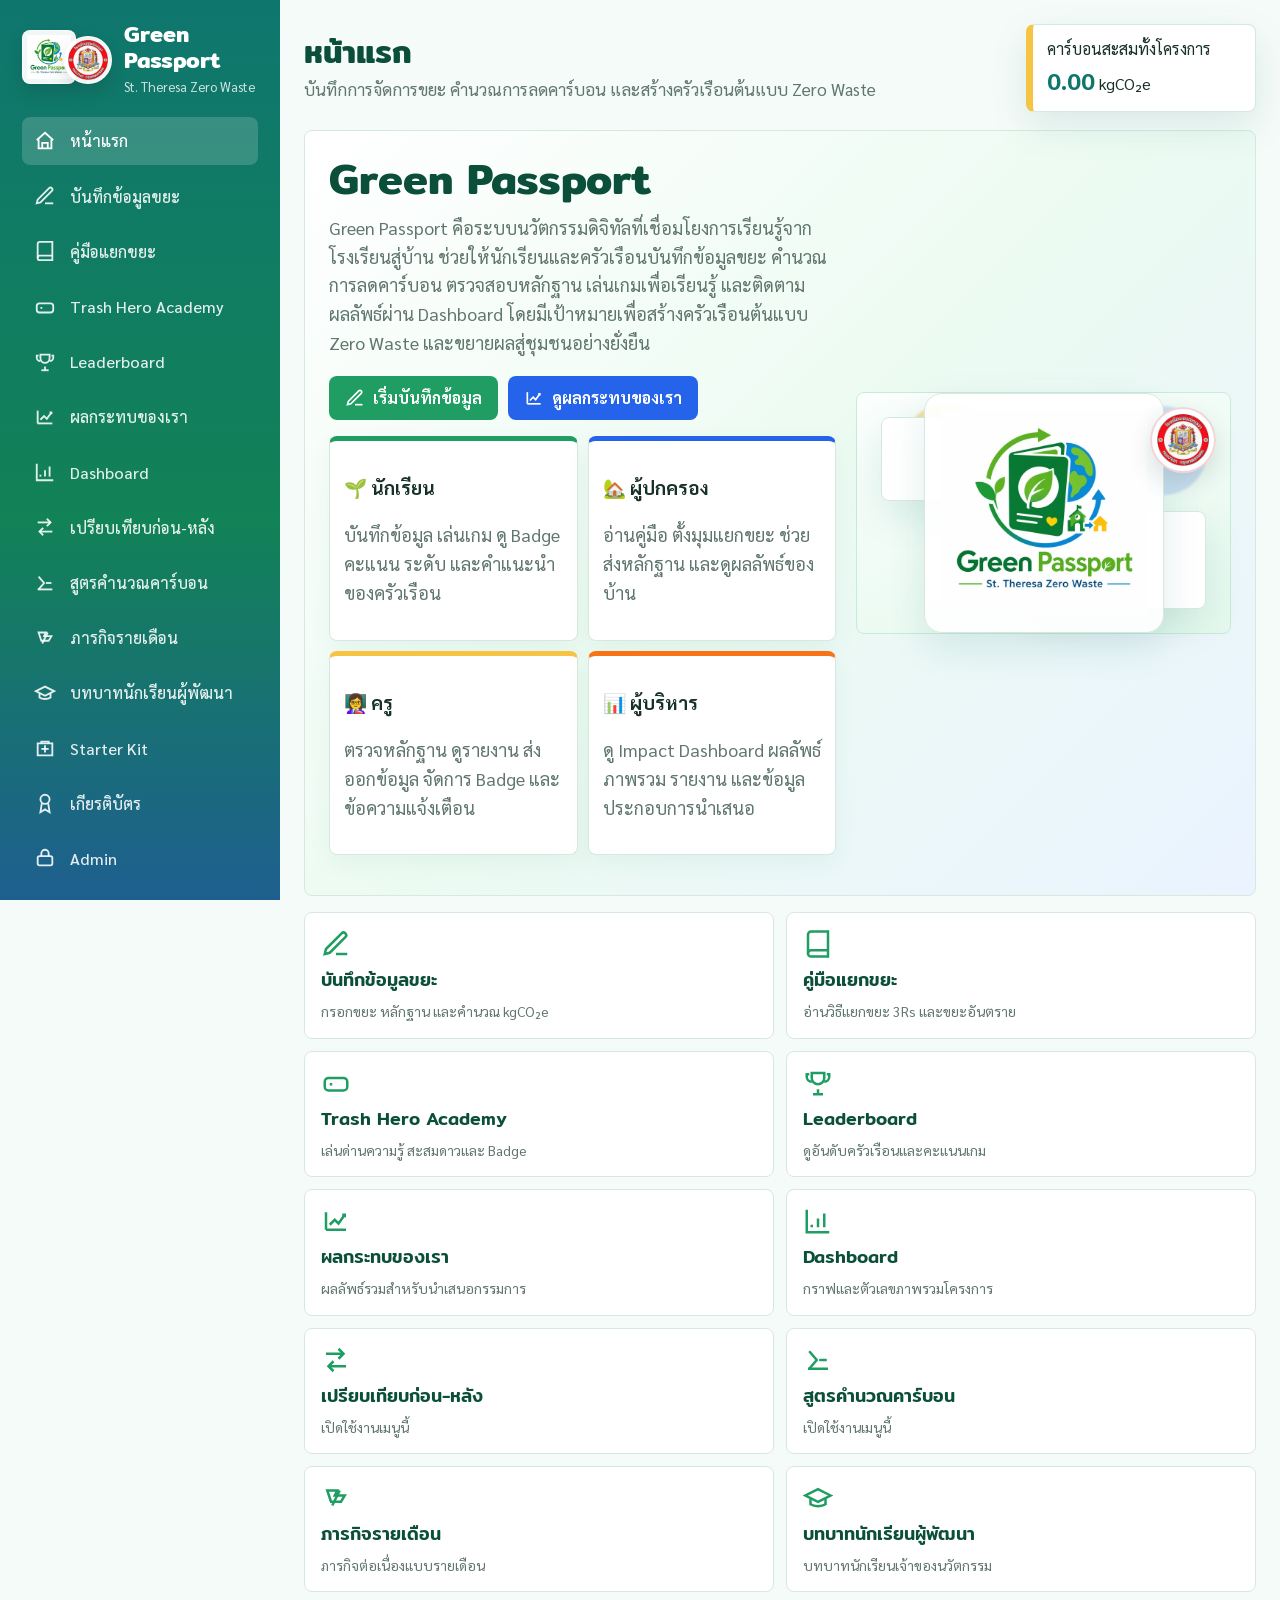
==== commit 3c44e92c: "update" ====
--- a/Index.html
+++ b/Index.html
@@ -1234,8 +1234,17 @@
   </div>
   <div class="mobile-nav" id="mobileNav"></div>
 
+  <script src="./site.config.js"></script>
   <script>
-    const hasAppsScript = typeof google !== 'undefined' && google.script && google.script.run;
+    const SHEET_ID = '1G0rL3YSQexyiMp7vPu8DdOo2tUZk9xIhi1E1poaJqi4';
+    const SHEET_URL = `https://docs.google.com/spreadsheets/d/${SHEET_ID}/edit`;
+    const SHEET_API_STORAGE_KEY = 'greenPassportSheetApiUrl';
+    const LOCAL_DATA_KEY = 'greenPassportData';
+    const LOCAL_QUEUE_KEY = 'greenPassportPendingWrites';
+    const queryParams = new URLSearchParams(location.search);
+    const siteConfig = window.GREEN_PASSPORT_CONFIG || {};
+    let sheetApiUrl = queryParams.get('api') || siteConfig.sheetApiUrl || localStorage.getItem(SHEET_API_STORAGE_KEY) || '';
+    if (queryParams.get('api')) localStorage.setItem(SHEET_API_STORAGE_KEY, sheetApiUrl);
     const pages = [
       ['home', 'หน้าแรก', 'home'],
       ['record', 'บันทึกข้อมูลขยะ', 'edit'],
@@ -1609,10 +1618,25 @@
 
     let state = {
       active: 'home',
-      data: makeMockData(),
+      data: queryParams.get('demo') === '1' ? makeMockData() : makeEmptyData(),
       adminPIN: '',
       game: createInitialGameState(),
     };
+
+    function makeEmptyData() {
+      const carbonFactors = activityFields.map(([field, label, unit]) => ({
+        ActivityCode: field,
+        ActivityName: label,
+        Unit: unit,
+        EF: factorMap[field],
+        Source: 'ค่าเริ่มต้น Green Passport',
+        Note: 'ปรับค่าได้ในชีต CarbonFactors',
+      }));
+      const householdSummary = [];
+      const wasteRecords = [];
+      const gameScores = [];
+      return { carbonFactors, wasteRecords, gameScores, householdSummary, dashboard: buildDashboard(wasteRecords, householdSummary), settings: { AcademicYear: '2569', OpenMonth: new Date().toISOString().slice(0, 7) } };
+    }
 
     function makeMockData() {
       const carbonFactors = activityFields.map(([field, label, unit]) => ({
@@ -1705,33 +1729,189 @@
       };
     }
 
-    function init() {
+    function sheetApiConfigured() {
+      return !!sheetApiUrl;
+    }
+
+    async function fetchSheetData(sheetName) {
+      const params = new URLSearchParams({ sheet: sheetName, tq: 'select *', headers: '1' });
+      const response = await fetch(`https://docs.google.com/spreadsheets/d/${SHEET_ID}/gviz/tq?${params}`);
+      if (!response.ok) throw new Error(`อ่านชีต ${sheetName} ไม่สำเร็จ`);
+      return parseGvizResponse(await response.text()).map((row, index) => normalizeRow(Object.assign({ _rowNumber: index + 2 }, row)));
+    }
+
+    function parseGvizResponse(text) {
+      const match = text.match(/google\.visualization\.Query\.setResponse\(([\s\S]+)\);?$/);
+      if (!match) return [];
+      const payload = Function(`"use strict";return (${match[1]});`)();
+      const table = payload.table || {};
+      const headers = (table.cols || []).map((col, index) => String(col.label || col.id || `Column${index + 1}`).trim());
+      return (table.rows || []).map((row) => {
+        const item = {};
+        (row.c || []).forEach((cell, index) => {
+          const key = headers[index];
+          if (!key) return;
+          const value = cell?.v instanceof Date ? cell.v.toISOString().slice(0, 10) : cell?.v;
+          item[key] = value ?? '';
+        });
+        return item;
+      }).filter((row) => Object.values(row).some((value) => String(value || '').trim()));
+    }
+
+    async function loadBootstrapFromPublicSheets() {
+      const [wasteRecords, gameScores, carbonFactors, settingsRows] = await Promise.all([
+        fetchSheetData('WasteRecords').catch(() => []),
+        fetchSheetData('GameScores').catch(() => []),
+        fetchSheetData('CarbonFactors').catch(() => []),
+        fetchSheetData('AdminSettings').catch(() => []),
+      ]);
+      const settings = Object.fromEntries(settingsRows.map((row) => [row.SettingKey || row.Key, row.SettingValue || row.Value]).filter(([key]) => key));
+      return buildBootstrapData({ wasteRecords, gameScores, carbonFactors, settings });
+    }
+
+    function buildBootstrapData(data) {
+      const wasteRecords = (data.wasteRecords || []).map(normalizeRow);
+      const gameScores = (data.gameScores || []).map(normalizeRow);
+      const householdSummary = data.householdSummary || summarizeHouseholds(wasteRecords);
+      return {
+        carbonFactors: data.carbonFactors?.length ? data.carbonFactors.map(normalizeRow) : state.data.carbonFactors,
+        wasteRecords,
+        gameScores,
+        householdSummary,
+        dashboard: data.dashboard || buildDashboard(wasteRecords, householdSummary),
+        settings: data.settings || state.data.settings || {},
+      };
+    }
+
+    function normalizeRow(row) {
+      const numericFields = [
+        'GeneralWasteKg','RecycleWasteKg','OrganicWasteKg','HazardousWasteAmount','PaperKg','PlasticBottleKg','CanKg','AluminumKg','SteelCanKg',
+        'ScrapIronKg','GlassBottleKg','CompostFoodKg','BioExtractKg','FeedAnimalsKg','ReducePlasticBagTimes','CarryBottleTimes','UseLunchBoxTimes',
+        'RefuseStrawTimes','CarryClothBagTimes','RepairItemsTimes','DonateItemsTimes','DisposeBatteriesAmount','DisposeBulbsAmount',
+        'DisposeExpiredMedicineAmount','TotalCO2e','TotalScore','TotalStars','LatestStageScore','LatestStageStars','EF',
+      ];
+      for (let i = 1; i <= 9; i += 1) numericFields.push(`Stage${i}Score`, `Stage${i}Stars`);
+      const result = Object.assign({}, row);
+      numericFields.forEach((field) => {
+        if (result[field] !== undefined && result[field] !== '') result[field] = Number(result[field] || 0);
+      });
+      if (!result.ReviewStatus && result.HouseholdName) result.ReviewStatus = 'รอตรวจสอบ';
+      return result;
+    }
+
+    async function sheetApi(action, payload = {}) {
+      if (!sheetApiConfigured()) throw new Error('ยังไม่ได้ตั้งค่า Apps Script Web App endpoint สำหรับบันทึกลง Google Sheets');
+      return sheetApiViaFrame(action, payload);
+    }
+
+    function sheetApiViaFrame(action, payload = {}) {
+      return new Promise((resolve, reject) => {
+        const token = `gp-${Date.now()}-${Math.random().toString(36).slice(2)}`;
+        const frameName = `green-passport-api-${token}`;
+        const iframe = document.createElement('iframe');
+        const form = document.createElement('form');
+        const cleanup = () => {
+          window.removeEventListener('message', onMessage);
+          clearTimeout(timer);
+          iframe.remove();
+          form.remove();
+        };
+        const timer = setTimeout(() => {
+          cleanup();
+          reject(new Error('รอคำตอบจาก Google Sheets Web App นานเกินไป'));
+        }, 30000);
+        const onMessage = (event) => {
+          const message = event.data || {};
+          if (!message.greenPassportApi || message.token !== token) return;
+          cleanup();
+          const data = message.response || {};
+          if (data.ok === false) reject(new Error(data.message || `เรียก API ${action} ไม่สำเร็จ`));
+          else resolve(data);
+        };
+        window.addEventListener('message', onMessage);
+        iframe.name = frameName;
+        iframe.style.display = 'none';
+        form.method = 'POST';
+        form.action = sheetApiUrl;
+        form.target = frameName;
+        form.style.display = 'none';
+        form.innerHTML = `
+          <input type="hidden" name="frame" value="1">
+          <input type="hidden" name="payload">
+        `;
+        form.elements.payload.value = JSON.stringify(Object.assign({ action, _token: token }, payload));
+        document.body.append(iframe, form);
+        form.submit();
+      });
+    }
+
+    function saveToLocalStorage() {
+      localStorage.setItem(LOCAL_DATA_KEY, JSON.stringify({
+        wasteRecords: state.data.wasteRecords,
+        gameScores: state.data.gameScores,
+        settings: state.data.settings,
+      }));
+    }
+
+    function loadFromLocalStorage() {
+      try {
+        const cached = JSON.parse(localStorage.getItem(LOCAL_DATA_KEY) || '{}');
+        if (!cached.wasteRecords && !cached.gameScores) return;
+        hydrateData(buildBootstrapData({
+          wasteRecords: cached.wasteRecords || [],
+          gameScores: cached.gameScores || [],
+          settings: cached.settings || {},
+          carbonFactors: state.data.carbonFactors,
+        }));
+      } catch (e) {}
+    }
+
+    function queuePendingWrite(action, payload) {
+      const pending = JSON.parse(localStorage.getItem(LOCAL_QUEUE_KEY) || '[]');
+      pending.push({ action, payload, queuedAt: new Date().toISOString() });
+      localStorage.setItem(LOCAL_QUEUE_KEY, JSON.stringify(pending));
+    }
+
+    async function syncPendingWrites() {
+      if (!sheetApiConfigured()) return;
+      const pending = JSON.parse(localStorage.getItem(LOCAL_QUEUE_KEY) || '[]');
+      if (!pending.length) return;
+      const remaining = [];
+      for (const item of pending) {
+        try {
+          await sheetApi(item.action, item.payload);
+        } catch (e) {
+          remaining.push(item);
+        }
+      }
+      localStorage.setItem(LOCAL_QUEUE_KEY, JSON.stringify(remaining));
+      if (remaining.length !== pending.length) await reloadData(true);
+    }
+
+    async function init() {
       const startPage = new URLSearchParams(location.search).get('page') || location.hash.replace('#page=', '');
       if (startPage && pages.some(([id]) => id === startPage)) state.active = startPage;
       renderNav();
-      if (hasAppsScript) {
-        google.script.run
-          .withSuccessHandler((data) => {
-            hydrateData(data);
-            renderAll();
-          })
-          .withFailureHandler((error) => {
-            alert('โหลดข้อมูลจาก Google Sheets ไม่สำเร็จ: ' + error.message);
-            renderAll();
-          })
-          .apiGetBootstrapData();
-      } else {
+      loadFromLocalStorage();
+      renderAll();
+      try {
+        await reloadData(true);
+        await syncPendingWrites();
+      } catch (error) {
+        console.warn(error);
+        alert('โหลดข้อมูลจาก Google Sheets ไม่สำเร็จ: ' + error.message);
         renderAll();
       }
     }
 
-    function hydrateData(data) {
+    function hydrateData(data = {}) {
       state.data = Object.assign(state.data, data);
-      state.data.wasteRecords = data.wasteRecords || [];
-      state.data.gameScores = data.gameScores || [];
+      state.data.wasteRecords = (data.wasteRecords || []).map(normalizeRow);
+      state.data.gameScores = (data.gameScores || []).map(normalizeRow);
+      state.data.carbonFactors = (data.carbonFactors?.length ? data.carbonFactors : state.data.carbonFactors).map(normalizeRow);
       state.data.householdSummary = data.householdSummary || summarizeHouseholds(state.data.wasteRecords);
       state.data.dashboard = data.dashboard || buildDashboard(state.data.wasteRecords, state.data.householdSummary);
-      data.carbonFactors?.forEach((factor) => {
+      state.data.carbonFactors?.forEach((factor) => {
         const field = activityFields.find((a) => a[1] === factor.ActivityName || a[0] === factor.ActivityCode)?.[0];
         if (field) factorMap[field] = Number(factor.EF || factorMap[field] || 0);
       });
@@ -1872,7 +2052,7 @@
             <div style="margin-top:12px">${greenBuddy('<span id="liveAdvice">กรอกกิจกรรมเพื่อดูคำแนะนำอัตโนมัติ</span>', true)}</div>
             <div class="panel" style="margin-top:14px">
               <h3>สถานะ Google Sheets</h3>
-              <p>${hasAppsScript ? 'เชื่อมต่อ Apps Script พร้อมบันทึกลงชีต' : 'โหมดตัวอย่าง: เปิดไฟล์ HTML โดยตรง ระบบจะจำลองข้อมูลในหน้านี้'}</p>
+              <p>${sheetApiConfigured() ? 'เชื่อมต่อ Google Sheets Web App พร้อมบันทึกลงชีต' : 'ยังไม่ได้ตั้งค่า endpoint สำหรับเขียนข้อมูล: เปิดด้วย ?api=WEB_APP_URL หลัง deploy Code.gs'}</p>
             </div>
           </div>
         </div>`;
@@ -1901,31 +2081,22 @@
       const form = event.currentTarget;
       const data = Object.fromEntries(new FormData(form).entries());
       data.TotalCO2e = calculateCo2e(data);
-      data.EvidenceFiles = hasAppsScript ? await filesToPayload(document.getElementById('EvidenceFiles').files) : [];
-      if (!data.EvidenceFiles.length && hasAppsScript) {
+      data.EvidenceFiles = await filesToPayload(document.getElementById('EvidenceFiles').files);
+      if (!data.EvidenceFiles.length) {
         alert('กรุณาแนบรูปภาพหลักฐานอย่างน้อย 1 รูป');
         return;
       }
-      if (hasAppsScript) {
-        google.script.run
-          .withSuccessHandler((result) => {
-            alert(`บันทึกสำเร็จ\nลดคาร์บอน ${format(result.totalCO2e)} kgCO₂e\n${result.message}`);
-            reloadData();
-          })
-          .withFailureHandler((error) => alert('บันทึกไม่สำเร็จ: ' + error.message))
-          .apiSubmitWasteRecord(data);
-      } else {
-        state.data.wasteRecords.push(Object.assign(data, {
-          ReviewStatus: 'รอตรวจสอบ',
-          StudentID: maskId(data.StudentID),
-          EvidenceFolderLink: 'local-preview',
-          SubmittedAt: new Date().toLocaleString('th-TH'),
-          ConsentStatus: data.Consent ? 'ยินยอม' : 'ยังไม่ยินยอม',
-        }));
+      try {
+        const result = await sheetApi('appendWasteRecord', { record: data });
+        if (result.record) state.data.wasteRecords.push(normalizeRow(result.record));
         refreshLocalDashboard();
-        alert(`บันทึกสำเร็จ! วันนี้ครอบครัวของคุณช่วยโลกได้อีกก้าว 🌍\nลดคาร์บอน ${format(data.TotalCO2e)} kgCO₂e\n${advice(data, data.TotalCO2e)} 🍃`);
+        saveToLocalStorage();
+        alert(`บันทึกลง Google Sheets สำเร็จ\nลดคาร์บอน ${format(result.totalCO2e || data.TotalCO2e)} kgCO₂e\n${result.message || advice(data, data.TotalCO2e)}`);
         form.reset();
         renderAll();
+      } catch (error) {
+        queuePendingWrite('appendWasteRecord', { record: data });
+        alert('ยังบันทึกลง Google Sheets ไม่สำเร็จ ระบบเก็บคำขอนี้ไว้เพื่อส่งซ้ำเมื่อ endpoint พร้อม: ' + error.message);
       }
     }
 
@@ -2509,21 +2680,21 @@
         score[`Stage${index + 1}Score`] = Number(result.score || 0);
         score[`Stage${index + 1}Stars`] = Number(result.stars || 0);
       });
-      if (hasAppsScript) {
-        google.script.run.withSuccessHandler((result) => {
-          state.data.gameScores = result.gameScores || state.data.gameScores;
-          state.game.saved = true;
-          playGameSound('finish');
-          alert('บันทึกคะแนนเกมเรียบร้อย ✅\nยินดีด้วย! คุณได้รับ Badge ใหม่ 🏆');
-          goGameScreen(allStagesComplete() ? 'certificate' : 'map');
-        }).withFailureHandler((e) => alert(e.message)).apiSaveGameScore(score);
-      } else {
-        state.data.gameScores.push(Object.assign({}, score, { StudentID: maskId(score.StudentID) }));
+      sheetApi('appendGameScore', { score }).then((result) => {
+        if (result.score) state.data.gameScores.push(normalizeRow(result.score));
+        if (result.gameScores) state.data.gameScores = result.gameScores.map(normalizeRow);
+        state.game.saved = true;
+        saveToLocalStorage();
+        playGameSound('finish');
+        alert('บันทึกคะแนนเกมลง Google Sheets เรียบร้อย ✅\nยินดีด้วย! คุณได้รับ Badge ใหม่ 🏆');
+        goGameScreen(allStagesComplete() ? 'certificate' : 'map');
+      }).catch((error) => {
+        queuePendingWrite('appendGameScore', { score });
         state.game.saved = true;
         playGameSound('finish');
-        alert('บันทึกคะแนนตัวอย่างเรียบร้อย ✅\nครัวเรือนของคุณคือพลังสีเขียวของโลก 💚');
+        alert('ยังบันทึกคะแนนลง Google Sheets ไม่สำเร็จ ระบบเก็บคำขอไว้เพื่อส่งซ้ำเมื่อ endpoint พร้อม: ' + error.message);
         goGameScreen(allStagesComplete() ? 'certificate' : 'map');
-      }
+      });
     }
 
     function escapeAttr(value) {
@@ -2814,10 +2985,10 @@
 
     function adminLogin() {
       const pin = document.getElementById('pinInput').value;
-      if (hasAppsScript) {
-        google.script.run.withSuccessHandler((res) => {
+      if (sheetApiConfigured()) {
+        sheetApi('adminLogin', { pin }).then((res) => {
           if (res.ok) { state.adminPIN = pin; renderAdmin(); } else alert('Admin PIN ไม่ถูกต้อง');
-        }).withFailureHandler((e) => alert(e.message)).apiAdminLogin(pin);
+        }).catch((e) => alert(e.message));
       } else if (btoa(pin) === 'MjQ2OA==') {
         state.adminPIN = pin;
         renderAdmin();
@@ -2960,9 +3131,7 @@
     function updateReview(row) {
       const status = document.getElementById(`status-${row}`).value;
       const comment = document.getElementById(`comment-${row}`).value;
-      if (hasAppsScript) {
-        google.script.run.withSuccessHandler(reloadData).withFailureHandler((e) => alert(e.message)).apiAdminUpdateReview(state.adminPIN, row, status, comment);
-      } else {
+      sheetApi('updateReview', { pin: state.adminPIN, row, status, comment }).then(() => {
         const item = state.data.wasteRecords.find((r) => r._rowNumber === row);
         if (item) Object.assign(item, {
           ReviewStatus: status,
@@ -2970,9 +3139,10 @@
           ReviewedBy: 'ครูผู้ดูแลโครงการ',
           ReviewedAt: new Date().toLocaleString('th-TH'),
         });
+        saveToLocalStorage();
         renderAdminTable();
         alert(comment || (status === 'ผ่านการตรวจสอบ' ? 'ข้อมูลผ่านการตรวจสอบแล้ว ✅' : 'บันทึกผลตรวจแล้ว'));
-      }
+      }).catch((e) => alert('บันทึกผลตรวจลง Google Sheets ไม่สำเร็จ: ' + e.message));
     }
 
     function quickReview(row, status, comment) {
@@ -2991,18 +3161,14 @@
     }
 
     function exportCsv(type) {
-      if (hasAppsScript) {
-        google.script.run.withSuccessHandler((res) => alert(`สร้างไฟล์แล้ว: ${res.url}`)).withFailureHandler((e) => alert(e.message)).apiCreateCsvReport(state.adminPIN, type);
-      } else {
-        let rows = state.data.wasteRecords;
-        if (type === 'summary') rows = state.data.householdSummary;
-        if (type === 'scores') rows = state.data.gameScores;
-        if (type === 'impact') rows = [impactSummary()];
-        if (type === 'missions') rows = monthlyMissions.map(([MissionID, Month, MissionName, Objective, Task, EvidenceRequired, BadgeReward, Score, Status]) => ({ MissionID, Month, MissionName, Objective, Task, EvidenceRequired, BadgeReward, Score, Status }));
-        if (type === 'advice') rows = adviceRules;
-        if (type === 'starterKit') rows = starterKitItems.map((ItemName, i) => ({ KitID: `SK-${String(i + 1).padStart(2, '0')}`, ItemName, Status: 'เตรียมเพิ่มลิงก์ดาวน์โหลด' }));
-        downloadCsv(rows, `green-passport-${type}.csv`);
-      }
+      let rows = state.data.wasteRecords;
+      if (type === 'summary') rows = state.data.householdSummary;
+      if (type === 'scores') rows = state.data.gameScores;
+      if (type === 'impact') rows = [impactSummary()];
+      if (type === 'missions') rows = monthlyMissions.map(([MissionID, Month, MissionName, Objective, Task, EvidenceRequired, BadgeReward, Score, Status]) => ({ MissionID, Month, MissionName, Objective, Task, EvidenceRequired, BadgeReward, Score, Status }));
+      if (type === 'advice') rows = adviceRules;
+      if (type === 'starterKit') rows = starterKitItems.map((ItemName, i) => ({ KitID: `SK-${String(i + 1).padStart(2, '0')}`, ItemName, Status: 'เตรียมเพิ่มลิงก์ดาวน์โหลด' }));
+      downloadCsv(rows, `green-passport-${type}.csv`);
     }
 
     function downloadCsv(rows, filename) {
@@ -3016,9 +3182,14 @@
       URL.revokeObjectURL(url);
     }
 
-    function reloadData() {
-      if (!hasAppsScript) return renderAll();
-      google.script.run.withSuccessHandler((data) => { hydrateData(data); renderAll(); }).apiGetBootstrapData();
+    async function reloadData(silent = false) {
+      const result = sheetApiConfigured()
+        ? await sheetApi('getBootstrapData')
+        : await loadBootstrapFromPublicSheets();
+      hydrateData(result.data || result);
+      saveToLocalStorage();
+      renderAll();
+      if (!silent) alert('โหลดข้อมูลจาก Google Sheets ล่าสุดแล้ว');
     }
 
     function refreshLocalDashboard() {
